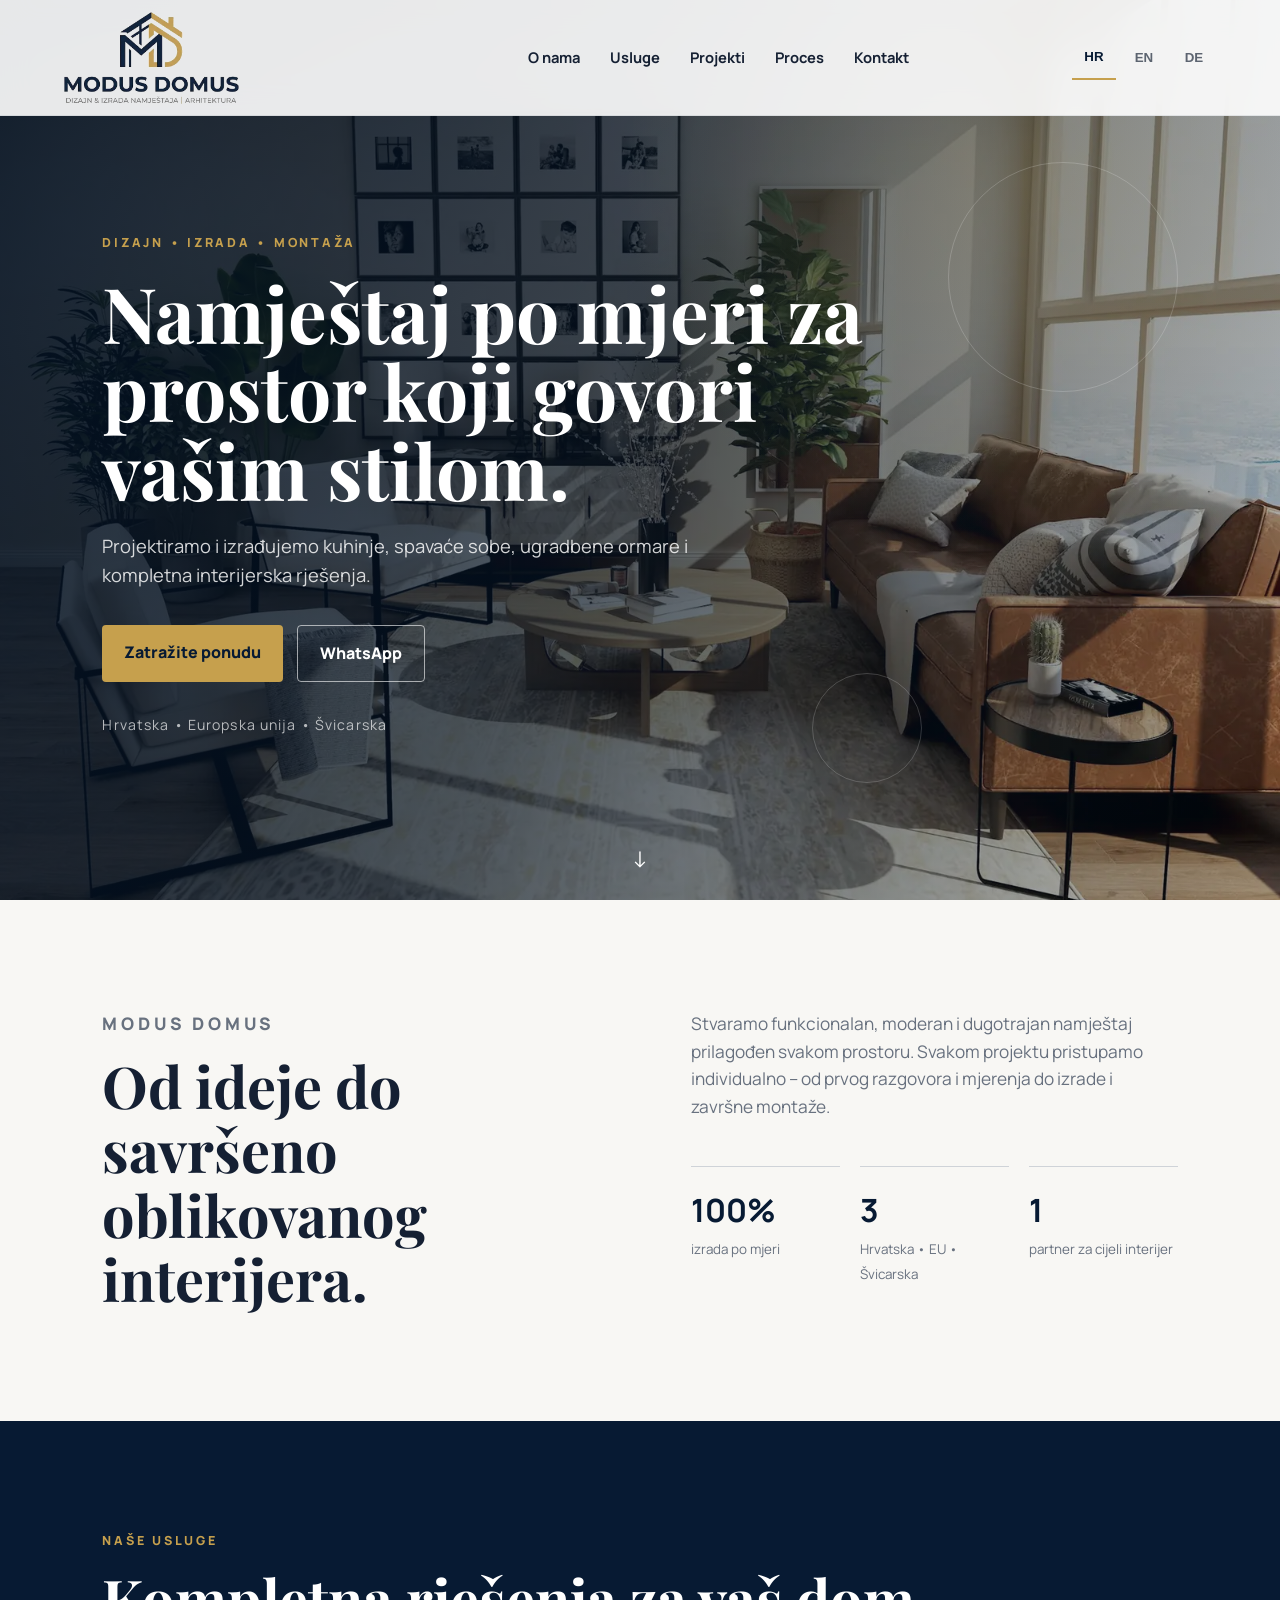
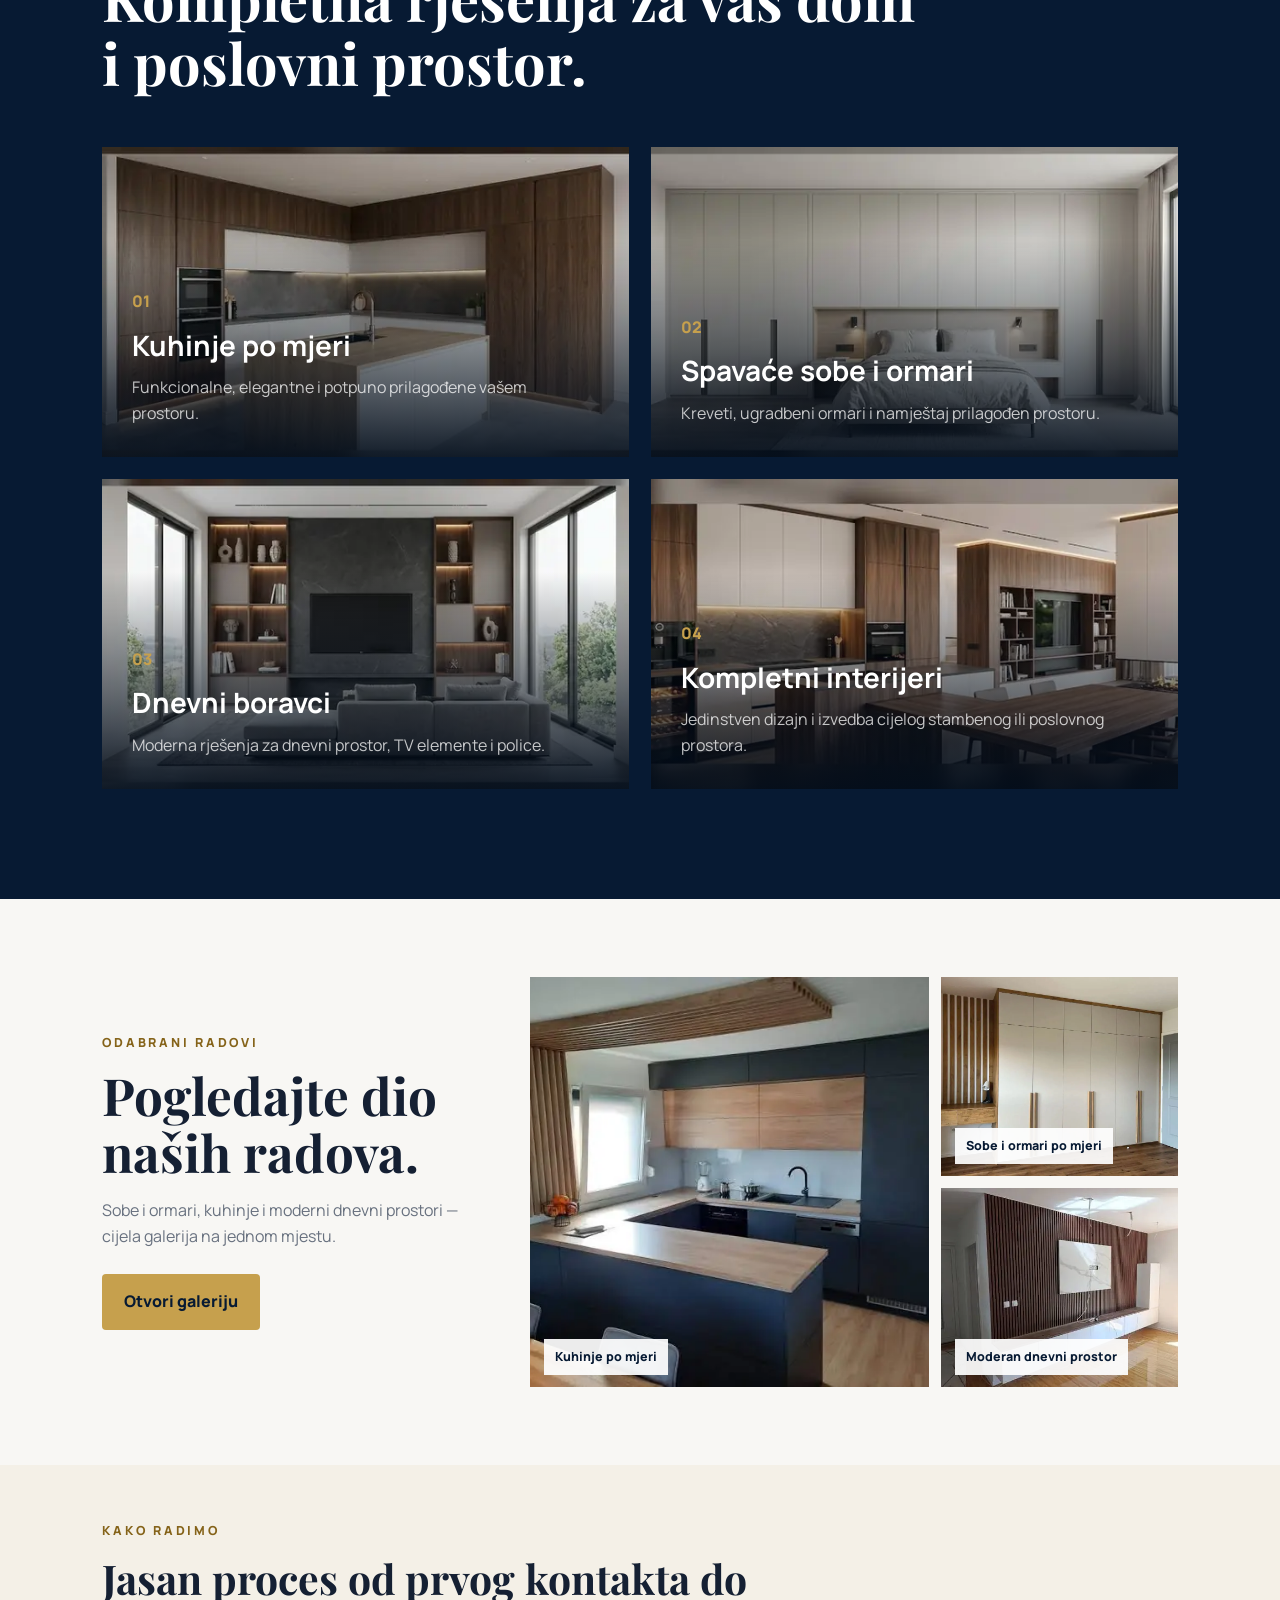
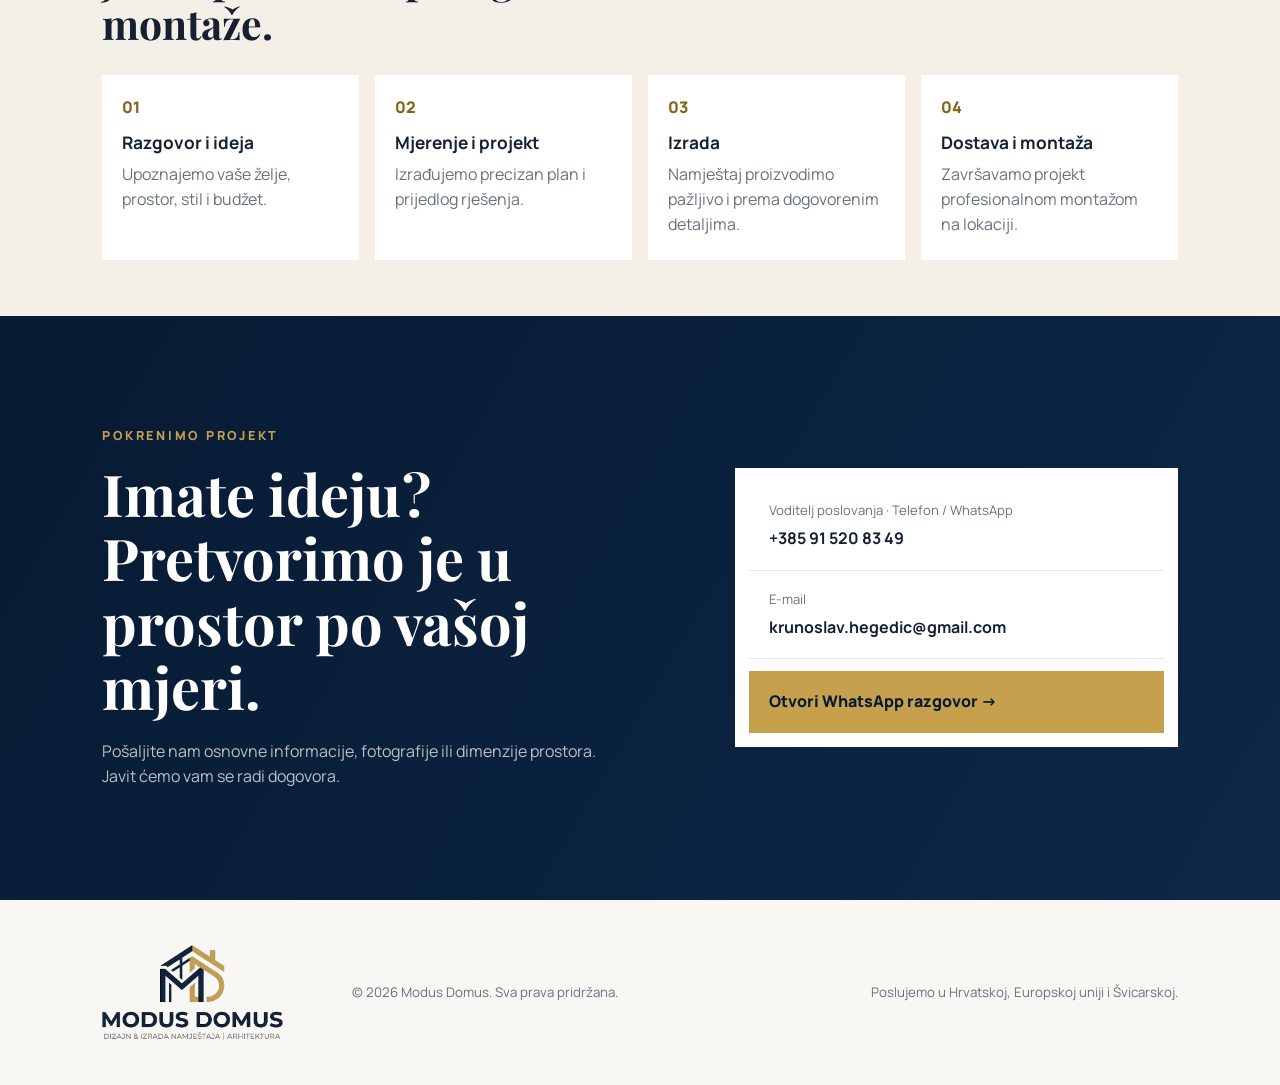
==== index.html @ c95218bc "Kroatisch als feste Standardsprache, Geräte-Optimierung, Performance - https://modusdomus.hr/ öffnet" ====
<!DOCTYPE html>
<html lang="hr">
<head>
  <meta charset="UTF-8" />
  <meta http-equiv="Content-Security-Policy" content="default-src 'self'; script-src 'self'; style-src 'self' 'unsafe-inline'; img-src 'self' data:; font-src 'self'; connect-src 'none'; object-src 'none'; base-uri 'self'; form-action 'none'">
  <meta name="viewport" content="width=device-width, initial-scale=1.0, viewport-fit=cover" />
  <meta name="theme-color" content="#ffffff" />
  <meta name="description" content="Modus Domus – dizajn i izrada namještaja po mjeri u Hrvatskoj, Europskoj uniji i Švicarskoj." />
  <title>Modus Domus | Dizajn i izrada namještaja</title>
  <link rel="icon" type="image/png" href="/favicon.png">
  <link rel="shortcut icon" href="/favicon.ico">
  <link rel="apple-touch-icon" href="/apple-touch-icon.png">
  <link rel="preload" as="image" type="image/webp" href="assets/hero-interior-1600.webp" imagesrcset="assets/hero-interior-960.webp 960w, assets/hero-interior-1600.webp 1600w, assets/hero-interior-2000.webp 2000w" imagesizes="100vw" fetchpriority="high">
  <link rel="stylesheet" href="style.css?v=20261122" />
  <link rel="canonical" href="https://modusdomus.hr/">
  <meta name="referrer" content="strict-origin-when-cross-origin">
  <meta property="og:type" content="website">
  <meta property="og:site_name" content="Modus Domus">
  <meta property="og:title" content="Modus Domus | Dizajn i izrada namještaja">
  <meta property="og:description" content="Modus Domus – dizajn i izrada namještaja po mjeri u Hrvatskoj, Europskoj uniji i Švicarskoj.">
  <meta property="og:url" content="https://modusdomus.hr/">
  <meta property="og:locale" content="hr_HR">
  <meta property="og:image" content="https://modusdomus.hr/assets/og-modus-domus.jpg">
  <meta property="og:image:width" content="1200">
  <meta property="og:image:height" content="630">
  <meta name="twitter:card" content="summary_large_image">
  <link rel="stylesheet" href="assets/fonts/fonts.css?v=20261122">
  <script type="application/ld+json">
  {
    "@context": "https://schema.org",
    "@type": "HomeAndConstructionBusiness",
    "name": "Modus Domus",
    "description": "Dizajn i izrada namještaja po mjeri: kuhinje, spavaće sobe, ugradbeni ormari, dnevni boravci i kompletni interijeri.",
    "url": "https://modusdomus.hr/",
    "logo": "https://modusdomus.hr/assets/logo-modus-domus.png",
    "image": "https://modusdomus.hr/assets/og-modus-domus.jpg",
    "telephone": "+385915208349",
    "email": "krunoslav.hegedic@gmail.com",
    "areaServed": [{"@type": "Country", "name": "Hrvatska"}, {"@type": "Country", "name": "Švicarska"}, "Europska unija"],
    "inLanguage": ["hr", "en", "de"]
  }
  </script>
</head>
<body>
  <a class="skip-link" href="#main-content" data-ui="skip">Preskoči na sadržaj</a>
  <header class="site-header">
    <a class="brand" href="#home" aria-label="Modus Domus početna" data-ui-label="home">
      <picture><source srcset="assets/logo-modus-domus.webp" type="image/webp"><img src="assets/logo-modus-domus-transparent.png" alt="Modus Domus logo" width="616" height="324" decoding="async" fetchpriority="high"></picture>
    </a>

    <button type="button" class="menu-toggle" aria-label="Otvori izbornik" aria-expanded="false" aria-controls="main-navigation" data-ui-label="menuOpen">☰</button>

    <nav class="main-nav" id="main-navigation" aria-label="Glavna navigacija" data-ui-label="navigation">
      <a href="#about" data-i18n="navAbout">O nama</a>
      <a href="#services" data-i18n="navServices">Usluge</a>
      <a href="#projects" data-i18n="navProjects">Projekti</a>
      <a href="#process" data-i18n="navProcess">Proces</a>
      <a href="#contact" data-i18n="navContact">Kontakt</a>
    </nav>

    <div class="language-switcher" role="group" aria-label="Odabir jezika" data-ui-label="language">
      <button type="button" class="lang active" data-lang="hr" aria-label="Hrvatski" aria-pressed="true">HR</button>
      <button type="button" class="lang" data-lang="en" aria-label="English" aria-pressed="false">EN</button>
      <button type="button" class="lang" data-lang="de" aria-label="Deutsch" aria-pressed="false">DE</button>
    </div>
  </header>

  <main id="main-content" tabindex="-1">
    <section id="home" class="hero">
      <picture class="hero-media">
        <source type="image/webp" srcset="assets/hero-interior-960.webp 960w, assets/hero-interior-1600.webp 1600w, assets/hero-interior-2000.webp 2000w" sizes="100vw">
        <img src="assets/hero-interior-1600.jpg" alt="" width="1600" height="1200" fetchpriority="high" decoding="async">
      </picture>
      <div class="hero-overlay"></div>
      <div class="floating-shape shape-one"></div>
      <div class="floating-shape shape-two"></div>

      <div class="hero-content">
        <p class="eyebrow" data-i18n="heroEyebrow">DIZAJN • IZRADA • MONTAŽA</p>
        <h1 data-i18n="heroTitle">Namještaj po mjeri za prostor koji govori vašim stilom.</h1>
        <p class="hero-text" data-i18n="heroText">
          Projektiramo i izrađujemo kuhinje, spavaće sobe, ugradbene ormare i kompletna interijerska rješenja.
        </p>
        <div class="hero-actions">
          <a class="btn btn-primary" href="mailto:krunoslav.hegedic@gmail.com?subject=Upit%20za%20ponudu" data-i18n="offerButton">Zatražite ponudu</a>
          <a class="btn btn-secondary js-whatsapp-launch" href="https://wa.me/385915208349" data-i18n="whatsappButton">WhatsApp</a>
        </div>
        <div class="coverage" data-i18n="coverage">Hrvatska • Europska unija • Švicarska</div>
      </div>

      <a class="scroll-indicator" href="#about" aria-label="Pomakni se prema dolje" data-ui-label="scroll">↓</a>
    </section>

    <section id="about" class="section about">
      <div>
        <p class="section-kicker" data-i18n="aboutKicker">MODUS DOMUS</p>
        <h2 data-i18n="aboutTitle">Od ideje do savršeno oblikovanog interijera.</h2>
      </div>
      <div>
        <p data-i18n="aboutText">
          Stvaramo funkcionalan, moderan i dugotrajan namještaj prilagođen svakom prostoru. Svakom projektu pristupamo individualno – od prvog razgovora i mjerenja do izrade i završne montaže.
        </p>
        <div class="stats">
          <div><strong>100%</strong><span data-i18n="statCustom">izrada po mjeri</span></div>
          <div><strong>3</strong><span data-i18n="statMarkets">Hrvatska • EU • Švicarska</span></div>
          <div><strong>1</strong><span data-i18n="statPartner">partner za cijeli interijer</span></div>
        </div>
      </div>
    </section>

    <section id="services" class="section dark-section">
      <div class="section-heading">
        <p class="section-kicker" data-i18n="servicesKicker">NAŠE USLUGE</p>
        <h2 data-i18n="servicesTitle">Kompletna rješenja za vaš dom i poslovni prostor.</h2>
      </div>

      <div class="service-grid">
        <article class="service-card image-kitchen">
          <picture class="card-media">
            <source type="image/webp" srcset="assets/services/kuhinje-900.webp 900w, assets/services/kuhinje-1800.webp 1800w" sizes="(max-width: 700px) 100vw, 50vw">
            <img src="assets/services/kuhinje-1200.jpg" alt="" width="1200" height="450" loading="lazy" decoding="async">
          </picture>
          <div>
            <span>01</span>
            <h3 data-i18n="serviceKitchen">Kuhinje po mjeri</h3>
            <p data-i18n="serviceKitchenText">Funkcionalne, elegantne i potpuno prilagođene vašem prostoru.</p>
          </div>
        </article>

        <article class="service-card image-bedroom">
          <picture class="card-media">
            <source type="image/webp" srcset="assets/services/spavace-sobe-ormari-900.webp 900w, assets/services/spavace-sobe-ormari-1800.webp 1800w" sizes="(max-width: 700px) 100vw, 50vw">
            <img src="assets/services/spavace-sobe-ormari-1200.jpg" alt="" width="1200" height="450" loading="lazy" decoding="async">
          </picture>
          <div>
            <span>02</span>
            <h3 data-i18n="serviceBedroom">Spavaće sobe i ormari</h3>
            <p data-i18n="serviceBedroomText">Kreveti, ugradbeni ormari i namještaj prilagođen prostoru.</p>
          </div>
        </article>

        <article class="service-card image-living">
          <picture class="card-media">
            <source type="image/webp" srcset="assets/services/dnevni-boravci-900.webp 900w, assets/services/dnevni-boravci-1800.webp 1800w" sizes="(max-width: 700px) 100vw, 50vw">
            <img src="assets/services/dnevni-boravci-1200.jpg" alt="" width="1200" height="450" loading="lazy" decoding="async">
          </picture>
          <div>
            <span>03</span>
            <h3 data-i18n="serviceLiving">Dnevni boravci</h3>
            <p data-i18n="serviceLivingText">Moderna rješenja za dnevni prostor, TV elemente i police.</p>
          </div>
        </article>

        <article class="service-card image-interior">
          <picture class="card-media">
            <source type="image/webp" srcset="assets/services/kompletni-interijeri-900.webp 900w, assets/services/kompletni-interijeri-1800.webp 1800w" sizes="(max-width: 700px) 100vw, 50vw">
            <img src="assets/services/kompletni-interijeri-1200.jpg" alt="" width="1200" height="450" loading="lazy" decoding="async">
          </picture>
          <div>
            <span>04</span>
            <h3 data-i18n="serviceInterior">Kompletni interijeri</h3>
            <p data-i18n="serviceInteriorText">Jedinstven dizajn i izvedba cijelog stambenog ili poslovnog prostora.</p>
          </div>
        </article>
      </div>
    </section>

    <section id="projects" class="section gallery-teaser">
      <div class="gallery-teaser-copy">
        <p class="section-kicker" data-i18n="projectsKicker">ODABRANI RADOVI</p>
        <h2 data-i18n="projectsTitle">Pogledajte dio naših radova.</h2>
        <p data-i18n="galleryTeaserText">Sobe i ormari, kuhinje i moderni dnevni prostori — cijela galerija na jednom mjestu.</p>
        <a class="btn gallery-button" href="galerija.html" data-i18n="galleryButton">Otvori galeriju</a>
      </div>
      <div class="gallery-preview">
        <a class="preview-card preview-large" href="galerija.html#kuhinje" aria-label="Otvori galeriju kuhinja" data-ui-label="kitchens">
          <figure>
            <picture><source srcset="assets/gallery/kuhinja-3.webp" type="image/webp"><img src="assets/gallery/kuhinja-3.jpg" alt="Kuhinja po mjeri" loading="lazy" width="627" height="489" decoding="async"></picture>
            <figcaption data-i18n="galleryKitchens">Kuhinje po mjeri</figcaption>
          </figure>
        </a>
        <a class="preview-card" href="galerija.html#sobe" aria-label="Otvori galeriju soba i ormara" data-ui-label="rooms">
          <figure>
            <picture><source srcset="assets/gallery/sobe-4.webp" type="image/webp"><img src="assets/gallery/sobe-4.jpg" alt="Sobe i ormari po mjeri" loading="lazy" width="1100" height="733" decoding="async"></picture>
            <figcaption data-i18n="galleryRooms">Sobe i ormari po mjeri</figcaption>
          </figure>
        </a>
        <a class="preview-card" href="galerija.html#dnevni" aria-label="Otvori galeriju dnevnih prostora" data-ui-label="living">
          <figure>
            <picture><source srcset="assets/gallery/dnevni-1.webp" type="image/webp"><img src="assets/gallery/dnevni-1.jpg" alt="Moderan dnevni prostor" loading="lazy" width="515" height="388" decoding="async"></picture>
            <figcaption data-i18n="galleryLiving">Moderan dnevni prostor</figcaption>
          </figure>
        </a>
      </div>
    </section>

    <section id="process" class="section process">
      <div class="section-heading">
        <p class="section-kicker" data-i18n="processKicker">KAKO RADIMO</p>
        <h2 data-i18n="processTitle">Jasan proces od prvog kontakta do montaže.</h2>
      </div>
      <div class="process-grid">
        <div><span>01</span><h3 data-i18n="stepOne">Razgovor i ideja</h3><p data-i18n="stepOneText">Upoznajemo vaše želje, prostor, stil i budžet.</p></div>
        <div><span>02</span><h3 data-i18n="stepTwo">Mjerenje i projekt</h3><p data-i18n="stepTwoText">Izrađujemo precizan plan i prijedlog rješenja.</p></div>
        <div><span>03</span><h3 data-i18n="stepThree">Izrada</h3><p data-i18n="stepThreeText">Namještaj proizvodimo pažljivo i prema dogovorenim detaljima.</p></div>
        <div><span>04</span><h3 data-i18n="stepFour">Dostava i montaža</h3><p data-i18n="stepFourText">Završavamo projekt profesionalnom montažom na lokaciji.</p></div>
      </div>
    </section>

    <section id="contact" class="contact-section">
      <div class="contact-copy">
        <p class="section-kicker" data-i18n="contactKicker">POKRENIMO PROJEKT</p>
        <h2 data-i18n="contactTitle">Imate ideju? Pretvorimo je u prostor po vašoj mjeri.</h2>
        <p data-i18n="contactText">Pošaljite nam osnovne informacije, fotografije ili dimenzije prostora. Javit ćemo vam se radi dogovora.</p>
      </div>

      <div class="contact-card">
        <a class="contact-item contact-phone-row" href="tel:+385915208349">
          <span data-i18n="phoneLabel">Voditelj poslovanja · Telefon / WhatsApp</span>
          <strong>+385 91 520 83 49</strong>
        </a>

        <a class="contact-item" href="mailto:krunoslav.hegedic@gmail.com">
          <span data-i18n="emailLabel">E-mail</span>
          <strong>krunoslav.hegedic<wbr>@gmail.com</strong>
        </a>

        <a class="contact-cta js-whatsapp-launch" href="https://wa.me/385915208349" data-i18n="openWhatsapp">Otvori WhatsApp razgovor →</a>
      </div>
    </section>
  </main>

  <footer>
    <picture><source srcset="assets/logo-modus-domus.webp" type="image/webp"><img src="assets/logo-modus-domus-transparent.png" alt="Modus Domus" width="616" height="324" decoding="async" loading="lazy"></picture>
    <p>© <span id="year"></span> Modus Domus. <span data-i18n="rights">Sva prava pridržana.</span></p>
    <p data-i18n="footerCoverage">Poslujemo u Hrvatskoj, Europskoj uniji i Švicarskoj.</p>
  </footer>

  <a class="floating-whatsapp js-whatsapp-launch" data-floating-whatsapp href="https://wa.me/385915208349" aria-label="WhatsApp">
    <svg viewBox="0 0 32 32" aria-hidden="true" focusable="false">
      <path fill="currentColor" d="M19.11 17.21c-.26-.13-1.53-.75-1.77-.84-.24-.09-.41-.13-.59.13-.17.26-.67.84-.82 1.01-.15.17-.3.2-.56.07-.26-.13-1.08-.4-2.06-1.27-.76-.68-1.28-1.52-1.43-1.78-.15-.26-.02-.4.11-.53.12-.12.26-.3.39-.45.13-.15.17-.26.26-.43.09-.17.04-.32-.02-.45-.07-.13-.59-1.42-.8-1.94-.21-.51-.43-.44-.59-.45h-.5c-.17 0-.45.07-.69.32-.24.26-.91.89-.91 2.17s.93 2.52 1.06 2.69c.13.17 1.83 2.79 4.43 3.91.62.27 1.1.43 1.48.55.62.2 1.18.17 1.62.1.49-.07 1.53-.62 1.75-1.22.22-.6.22-1.11.15-1.22-.06-.11-.24-.17-.5-.3Z"/>
      <path fill="currentColor" d="M16.04 3.2A12.62 12.62 0 0 0 5.2 22.3L3.5 28.8l6.66-1.75A12.62 12.62 0 1 0 16.04 3.2Zm0 22.94c-1.99 0-3.93-.54-5.62-1.57l-.4-.24-3.95 1.04 1.05-3.85-.26-.4a10.31 10.31 0 1 1 9.18 5.02Z"/>
    </svg>
  </a>

  <script src="site-common.js?v=20261122"></script>
  <script src="script.js?v=20261122"></script>
</body>
</html>
---- style.css ----
*{box-sizing:border-box;margin:0;padding:0}
:root{
  --navy:#071a33;
  --navy-soft:#0d2847;
  --gold:#c6a04d;
  --gold-text:#856319;
  --cream:#f4f0e7;
  --white:#fff;
  --text:#152033;
  --muted:#68717f;
}
html{scroll-behavior:smooth;-webkit-text-size-adjust:100%;text-size-adjust:100%}
body{
  font-family:"Manrope",sans-serif;
  color:var(--text);
  background:#f8f7f4;
  line-height:1.6;
}
a{text-decoration:none;color:inherit}
img{display:block;max-width:100%}
.site-header{
  position:fixed;
  inset:0 0 auto 0;
  height:116px;
  padding:12px 5vw;
  display:flex;
  align-items:center;
  justify-content:space-between;
  gap:28px;
  z-index:1000;
  background:rgba(255,255,255,.9);
  backdrop-filter:blur(16px);
  border-bottom:1px solid rgba(7,26,51,.08);
}
.brand{display:flex;align-items:center;min-width:300px}
.brand img{width:300px;height:92px;object-fit:contain;object-position:left center}
.main-nav{display:flex;gap:30px;font-weight:700;font-size:.92rem}
.main-nav a{position:relative;padding:6px 0}
.main-nav a::after{content:"";position:absolute;left:0;bottom:-2px;width:0;height:2px;background:var(--gold);transition:.3s}
.main-nav a:hover::after{width:100%}
.language-switcher{display:flex;gap:6px}
.lang{border:0;background:transparent;padding:6px 7px;cursor:pointer;font-weight:800;color:#5c6470}
.lang.active{color:var(--navy);border-bottom:2px solid var(--gold)}
.menu-toggle{display:none;border:0;background:none;font-size:1.5rem}

.hero{
  min-height:100vh;
  position:relative;
  display:flex;
  align-items:center;
  padding:150px 8vw 80px;
  overflow:hidden;
  background:var(--navy);
}
.hero::before{
  content:"";position:absolute;inset:0;pointer-events:none;
  z-index:1;
  background:linear-gradient(110deg,rgba(4,18,35,.92) 0%,rgba(4,18,35,.70) 48%,rgba(4,18,35,.25) 100%);
}
.hero-media,.hero-media img{position:absolute;inset:0;width:100%;height:100%}
.hero-media img{object-fit:cover;object-position:center}
.hero-overlay{
  position:absolute;inset:0;z-index:1;
  background:radial-gradient(circle at 80% 20%,rgba(198,160,77,.20),transparent 32%);
}
.floating-shape{position:absolute;z-index:1;border:1px solid rgba(255,255,255,.18);border-radius:50%;animation:float 9s ease-in-out infinite}
.shape-one{width:230px;height:230px;right:8%;top:18%}
.shape-two{width:110px;height:110px;right:28%;bottom:13%;animation-delay:-4s}
@keyframes float{50%{transform:translateY(-22px) translateX(10px)}}
.hero-content{position:relative;z-index:2;max-width:820px;color:white}
.eyebrow,.section-kicker{letter-spacing:.22em;font-size:.78rem;font-weight:800;color:var(--gold-text)}
.hero h1{
  font-family:"Playfair Display",serif;
  font-size:clamp(3rem,6vw,6rem);
  line-height:1.02;
  margin:20px 0 24px;
  max-width:1000px;
}
.hero-text{font-size:1.15rem;max-width:670px;color:rgba(255,255,255,.82)}
.hero-actions{display:flex;gap:14px;margin-top:34px;flex-wrap:wrap}
.btn{padding:15px 22px;border-radius:4px;font-weight:800;transition:.25s}
.btn-primary{background:var(--gold);color:var(--navy)}
.btn-secondary{border:1px solid rgba(255,255,255,.6);color:white}
.btn:hover{transform:translateY(-3px)}
.coverage{margin-top:32px;font-size:.88rem;letter-spacing:.08em;color:rgba(255,255,255,.68)}
.scroll-indicator{position:absolute;z-index:2;bottom:20px;left:0;right:0;width:44px;height:44px;margin:auto;display:grid;place-items:center;color:white;font-size:1.4rem;animation:bounce 1.7s infinite}
@keyframes bounce{50%{transform:translateY(9px)}}

.section{padding:110px 8vw}
.about{display:grid;grid-template-columns:1fr 1fr;gap:8vw;align-items:start}
.about h2,.section-heading h2,.contact-copy h2{
  font-family:"Playfair Display",serif;
  font-size:clamp(2.2rem,4.5vw,4.4rem);
  line-height:1.12;
  margin-top:15px;
}
.about p{font-size:1.08rem;color:var(--muted)}
.stats{display:grid;grid-template-columns:repeat(3,1fr);gap:20px;margin-top:45px}
.stats div{border-top:1px solid #cfd3d8;padding-top:18px}
.stats strong{font-size:2rem;color:var(--navy);display:block}
.stats span{font-size:.84rem;color:var(--muted)}

.dark-section{background:var(--navy);color:white}
.section-heading{max-width:820px;margin-bottom:52px}
.dark-section .section-heading h2{color:white}
.service-grid{display:grid;grid-template-columns:repeat(2,1fr);gap:22px}
.service-card{
  min-height:310px;
  position:relative;
  overflow:hidden;
  display:flex;
  align-items:flex-end;
  padding:30px;
  background-size:cover;
  background-position:center;
}
.service-card::before{content:"";position:absolute;inset:0;z-index:1;background:linear-gradient(transparent 30%,rgba(2,13,27,.92))}
.service-card>div{position:relative;z-index:2}
.service-card span{color:var(--gold-text);font-weight:800}
.service-card h3{font-size:1.75rem;margin:8px 0}
.service-card p{color:rgba(255,255,255,.75);max-width:430px}
.card-media,.card-media img{position:absolute;inset:0;width:100%;height:100%}
.card-media img{object-fit:cover;object-position:center}

.process{background:var(--cream);padding-top:56px;padding-bottom:56px}

.contact-section{padding:110px 8vw;background:linear-gradient(120deg,var(--navy),var(--navy-soft));color:white;display:grid;grid-template-columns:1.2fr 1fr;gap:8vw;align-items:center}
.contact-copy p:not(.section-kicker){color:rgba(255,255,255,.72);margin-top:20px;max-width:600px}

footer{padding:45px 8vw;display:grid;grid-template-columns:220px 1fr auto;gap:30px;align-items:center;font-size:.83rem;color:var(--muted)}
footer img{width:260px;max-height:95px;object-fit:contain;object-position:left center}
.floating-whatsapp{
  position:fixed;right:24px;bottom:24px;z-index:999;
  width:58px;height:58px;border-radius:50%;
  display:grid;place-items:center;
  background:#25d366;color:white;font-weight:900;
  box-shadow:0 12px 30px rgba(0,0,0,.22);
}
.floating-whatsapp svg{width:31px;height:31px;display:block}

@media(max-width:1200px){
  .main-nav{display:none;position:absolute;top:116px;left:0;right:0;background:white;padding:25px 5vw;flex-direction:column}
  .main-nav.open{display:flex}
  .menu-toggle{display:block;margin-left:auto}
  .language-switcher{margin-left:8px}
  .about,.contact-section{grid-template-columns:1fr}
  
  footer{grid-template-columns:1fr}
}
@media(max-width:700px){
  .site-header{height:88px;padding:8px 20px}
  .brand{min-width:0}
  .brand img{width:210px;height:68px}
  .main-nav{top:88px}
  .hero{padding:130px 22px 70px}
  .hero h1{font-size:2.7rem}
  .section,.contact-section{padding:75px 22px}
  .about,.service-grid,
  .stats{grid-template-columns:1fr}
  footer{padding:38px 22px}
}

.gallery-teaser{
  display:grid;
  grid-template-columns:minmax(260px,.72fr) minmax(0,1.28fr);
  gap:5vw;
  align-items:center;
  padding-top:78px;
  padding-bottom:78px;
}
.gallery-teaser-copy h2{
  font-family:"Playfair Display",serif;
  font-size:clamp(2.2rem,4vw,4rem);
  line-height:1.1;
  margin:14px 0 18px;
}
.gallery-teaser-copy>p:not(.section-kicker){color:var(--muted);max-width:520px}
.gallery-button{
  display:inline-flex;
  margin-top:25px;
  background:var(--gold);
  color:var(--navy);
}
.gallery-preview{
  display:grid;
  grid-template-columns:1.35fr .8fr;
  grid-template-rows:1fr 1fr;
  gap:12px;
  height:410px;
}
.gallery-preview .preview-card{display:block;overflow:hidden;background:#ddd}
.gallery-preview .preview-card figure{position:relative;width:100%;height:100%;overflow:hidden;background:#ddd}
.gallery-preview .preview-large{grid-row:1/3}
.gallery-preview img{width:100%;height:100%;object-fit:cover;transition:transform .45s ease}
.gallery-preview .preview-card:hover img{transform:scale(1.025)}
.gallery-preview figcaption{
  position:absolute;
  left:14px;
  bottom:12px;
  background:rgba(255,255,255,.92);
  color:var(--navy);
  padding:8px 11px;
  font-size:.78rem;
  font-weight:800;
}
.process .section-heading{margin-bottom:28px}
.process .section-heading h2{font-size:clamp(2rem,3.2vw,3.45rem)}

@media(max-width:900px){
  .gallery-teaser{grid-template-columns:1fr}
  .gallery-preview{height:360px}
}
@media(max-width:700px){
  .gallery-preview{
    grid-template-columns:1fr 1fr;
    grid-template-rows:250px 150px;
    height:auto;
  }
  .gallery-preview .preview-large{grid-column:1/3;grid-row:auto}
  
}

/* Unified interactive contact rows */
.contact-card{
  background:white;
  color:var(--text);
  padding:14px;
}
.contact-card .contact-item{
  display:block;
  padding:18px 20px;
  border-bottom:1px solid #e5e7ea;
  text-decoration:none !important;
  color:var(--text);
  transition:
    background-color .22s ease,
    color .22s ease,
    transform .22s ease,
    box-shadow .22s ease;
}
.contact-card .contact-item span{
  display:block;
  color:var(--muted);
  font-size:.82rem;
  margin-bottom:5px;
  transition:color .22s ease;
}
.contact-card .contact-item strong{
  display:block;
  font-size:1rem;
  word-break:break-word;
}
.contact-card .contact-item:hover,
.contact-card .contact-item:focus-visible{
  background:#f7f2e7;
  color:var(--navy);
  transform:translateX(4px);
  box-shadow:inset 3px 0 0 var(--gold);
  outline:none;
}
.contact-card .contact-item:hover span,
.contact-card .contact-item:focus-visible span{
  color:#536071;
}
.contact-card .contact-cta{
  display:block;
  margin-top:12px;
  padding:18px 20px;
  background:var(--gold);
  color:var(--navy);
  font-weight:800;
  text-decoration:none !important;
  border:0;
  transition:
    transform .22s ease,
    filter .22s ease,
    box-shadow .22s ease;
}
.contact-card .contact-cta:hover,
.contact-card .contact-cta:focus-visible{
  transform:translateY(-2px);
  filter:brightness(.96);
  box-shadow:0 10px 22px rgba(7,26,51,.16);
  outline:none;
}

/* Compact statistics on mobile */
@media (max-width:700px){
  .stats{
    grid-template-columns:repeat(3,1fr);
    gap:8px;
    margin-top:22px;
  }
  .stats div{
    padding-top:10px;
    text-align:center;
  }
  .stats strong{
    font-size:1.35rem;
    line-height:1.1;
  }
  .stats span{
    font-size:.68rem;
    line-height:1.25;
  }

  .process{
    padding-top:40px;
    padding-bottom:40px;
  }
  .process .section-heading{
    margin-bottom:20px;
  }
  .process .section-heading h2{
    font-size:2rem;
    line-height:1.08;
  }

}

@media (max-width:420px){
  .stats{
    grid-template-columns:repeat(2,1fr);
  }
  .stats div:last-child{
    grid-column:1/-1;
  }
}

.hero .eyebrow,.dark-section .section-kicker,.service-card span,.contact-section .section-kicker{color:var(--gold)}

/* Responsive and accessibility corrections, 2026-09-27. */
html{scroll-padding-top:calc(var(--header-height,116px) + 16px)}
body{overflow-wrap:break-word}
.site-header{-webkit-backdrop-filter:blur(16px)}
.lang,.menu-toggle{min-width:44px;min-height:44px}
.process-grid{display:grid;grid-template-columns:repeat(4,minmax(0,1fr));gap:16px}
.process-grid>div{background:white;border-bottom:3px solid transparent;min-width:0;padding:20px;transition:transform .25s ease,border-color .25s ease}
.process-grid span{font-size:1rem;font-weight:800;color:var(--gold-text)}
.process-grid h3{font-size:1.08rem;line-height:1.35;margin:10px 0 8px}
.process-grid p{font-size:1rem;line-height:1.55;color:var(--muted)}
.process-grid>div.is-tapped{transform:translateY(-6px);border-color:var(--gold)}
@media(hover:hover) and (pointer:fine){
  .process-grid>div:hover{transform:translateY(-6px);border-color:var(--gold)}
}
.skip-link{position:fixed;top:8px;left:8px;z-index:2000;padding:12px 18px;background:white;color:var(--navy);font-weight:800;transform:translateY(-200%)}
.skip-link:focus{transform:none}
:where(a,button):focus-visible{outline:3px solid var(--gold-text);outline-offset:4px}
.dark-section :where(a,button):focus-visible,.hero :where(a,button):focus-visible{outline-color:white}
.contact-card .contact-item:focus-visible,.contact-card .contact-cta:focus-visible{outline:3px solid var(--navy);outline-offset:3px}
main:focus,section:focus{outline:none}
.hero{min-height:100svh}
.floating-whatsapp{right:max(16px,env(safe-area-inset-right));bottom:max(16px,env(safe-area-inset-bottom))}
@media(max-width:1200px){
  .main-nav{max-height:calc(100vh - var(--header-height,116px));max-height:calc(100dvh - var(--header-height,116px));overflow-y:auto}
  .main-nav a{padding:8px 0}
  .process-grid{grid-template-columns:repeat(2,minmax(0,1fr))}
}
@media(max-width:700px){
  html{scroll-padding-top:calc(var(--header-height,88px) + 12px)}
  .site-header{display:grid;grid-template-columns:minmax(0,1fr) 44px auto;gap:6px;padding:8px max(12px,env(safe-area-inset-right)) 8px max(12px,env(safe-area-inset-left))}
  .brand{min-width:0}.brand img{width:100%;max-width:210px;height:68px}
  .menu-toggle{margin:0;padding:0}
  .language-switcher{margin:0;gap:0}
  .lang{padding:6px;min-width:36px;min-height:44px}
  .process-grid{gap:16px}
  .process-grid>div{padding:18px}
  .process-grid h3{font-size:1.05rem;line-height:1.35}
  .process-grid p{font-size:1rem;line-height:1.55;color:var(--muted)}
  .stats span{font-size:.85rem;line-height:1.4}
  footer{padding-bottom:100px}
}
@media(max-width:480px){.process-grid{grid-template-columns:minmax(0,1fr)}}
@media(prefers-reduced-motion:reduce){
  html{scroll-behavior:auto}
  *,*::before,*::after{animation:none!important;transition:none!important}
  .process-grid>div.is-tapped,.process-grid>div:hover{transform:none}
  .btn:hover,.gallery-preview .preview-card:hover img{transform:none}
  .contact-card .contact-item:hover,.contact-card .contact-item:focus-visible,.contact-card .contact-cta:hover,.contact-card .contact-cta:focus-visible{transform:none}
}

/* Device optimisation, 2026-11-22 */
.contact-card .contact-item strong{word-break:normal;overflow-wrap:anywhere}
.floating-whatsapp{transition:opacity .25s ease,transform .25s ease}
.floating-whatsapp.is-hidden{opacity:0;transform:translateY(12px);pointer-events:none}
@media(max-width:420px){
  .contact-card{padding:10px}
  .contact-card .contact-item,.contact-card .contact-cta{padding:16px 14px}
}
@media(max-width:380px){
  .hero h1{font-size:2.3rem}
  .section,.contact-section{padding-left:18px;padding-right:18px}
}
@media(prefers-reduced-motion:reduce){
  .floating-whatsapp.is-hidden{transform:none}
}
---- assets/fonts/fonts.css ----
/* Self-hosted fonts. See the accompanying SIL Open Font Licenses. */
@font-face {
  font-family: 'Manrope';
  font-style: normal;
  font-weight: 400;
  font-display: swap;
  src: url(manrope-400.woff) format('woff');
}
@font-face {
  font-family: 'Manrope';
  font-style: normal;
  font-weight: 500;
  font-display: swap;
  src: url(manrope-500.woff) format('woff');
}
@font-face {
  font-family: 'Manrope';
  font-style: normal;
  font-weight: 600;
  font-display: swap;
  src: url(manrope-600.woff) format('woff');
}
@font-face {
  font-family: 'Manrope';
  font-style: normal;
  font-weight: 700;
  font-display: swap;
  src: url(manrope-700.woff) format('woff');
}
@font-face {
  font-family: 'Manrope';
  font-style: normal;
  font-weight: 800;
  font-display: swap;
  src: url(manrope-800.woff) format('woff');
}
@font-face {
  font-family: 'Playfair Display';
  font-style: normal;
  font-weight: 600;
  font-display: swap;
  src: url(playfair-display-600.woff) format('woff');
}
@font-face {
  font-family: 'Playfair Display';
  font-style: normal;
  font-weight: 700;
  font-display: swap;
  src: url(playfair-display-700.woff) format('woff');
}
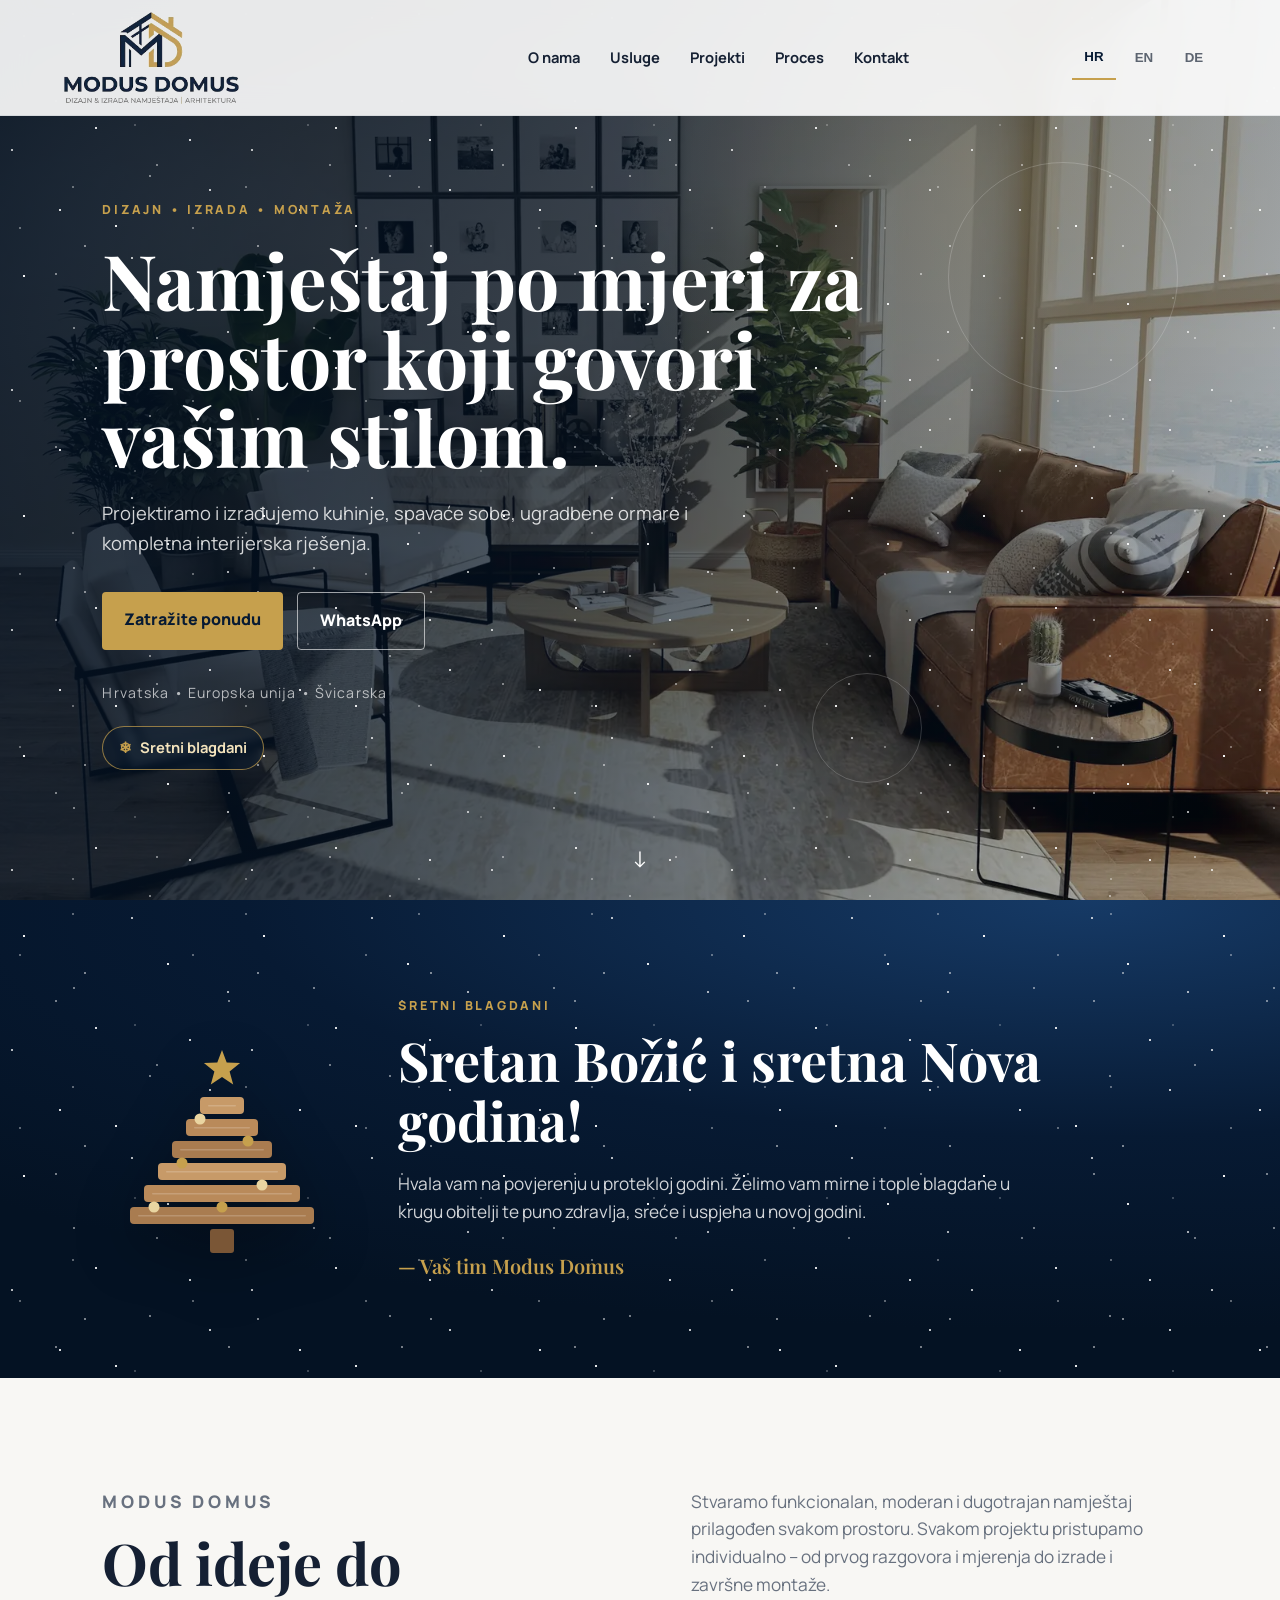
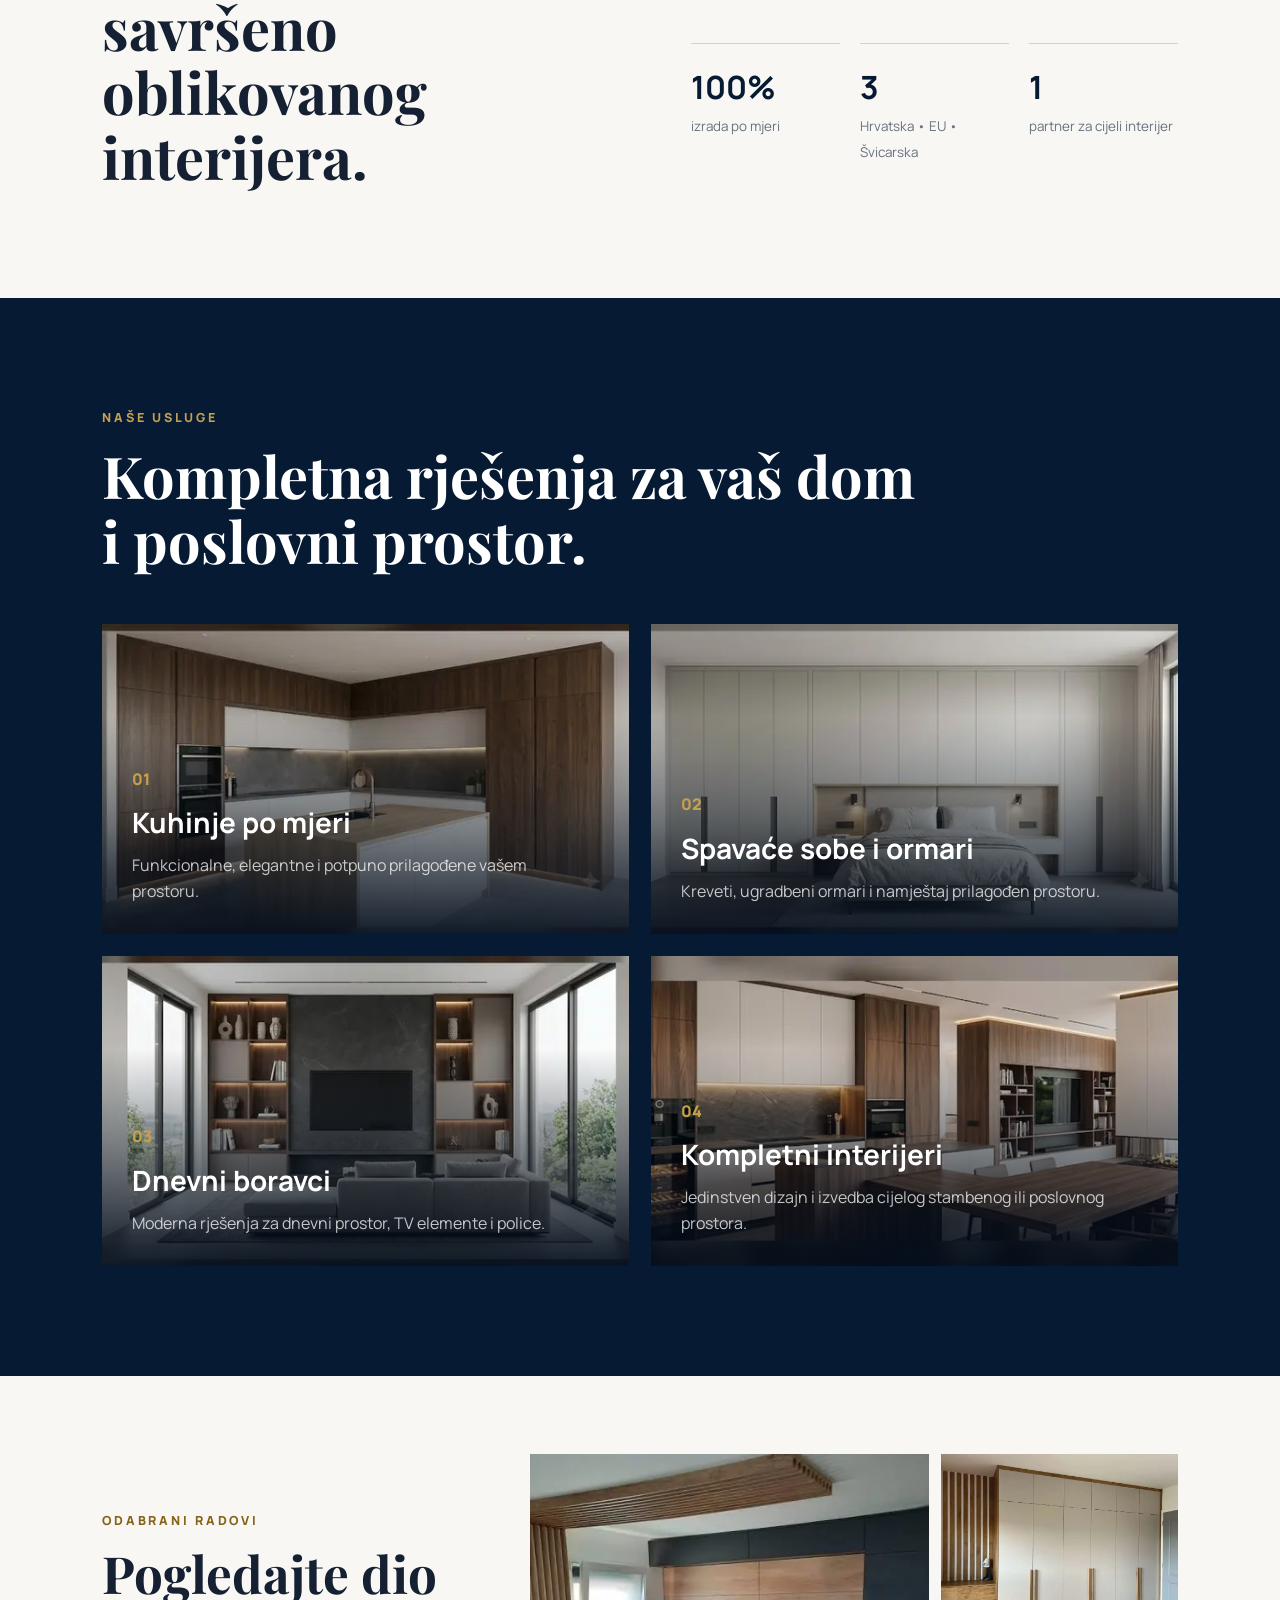
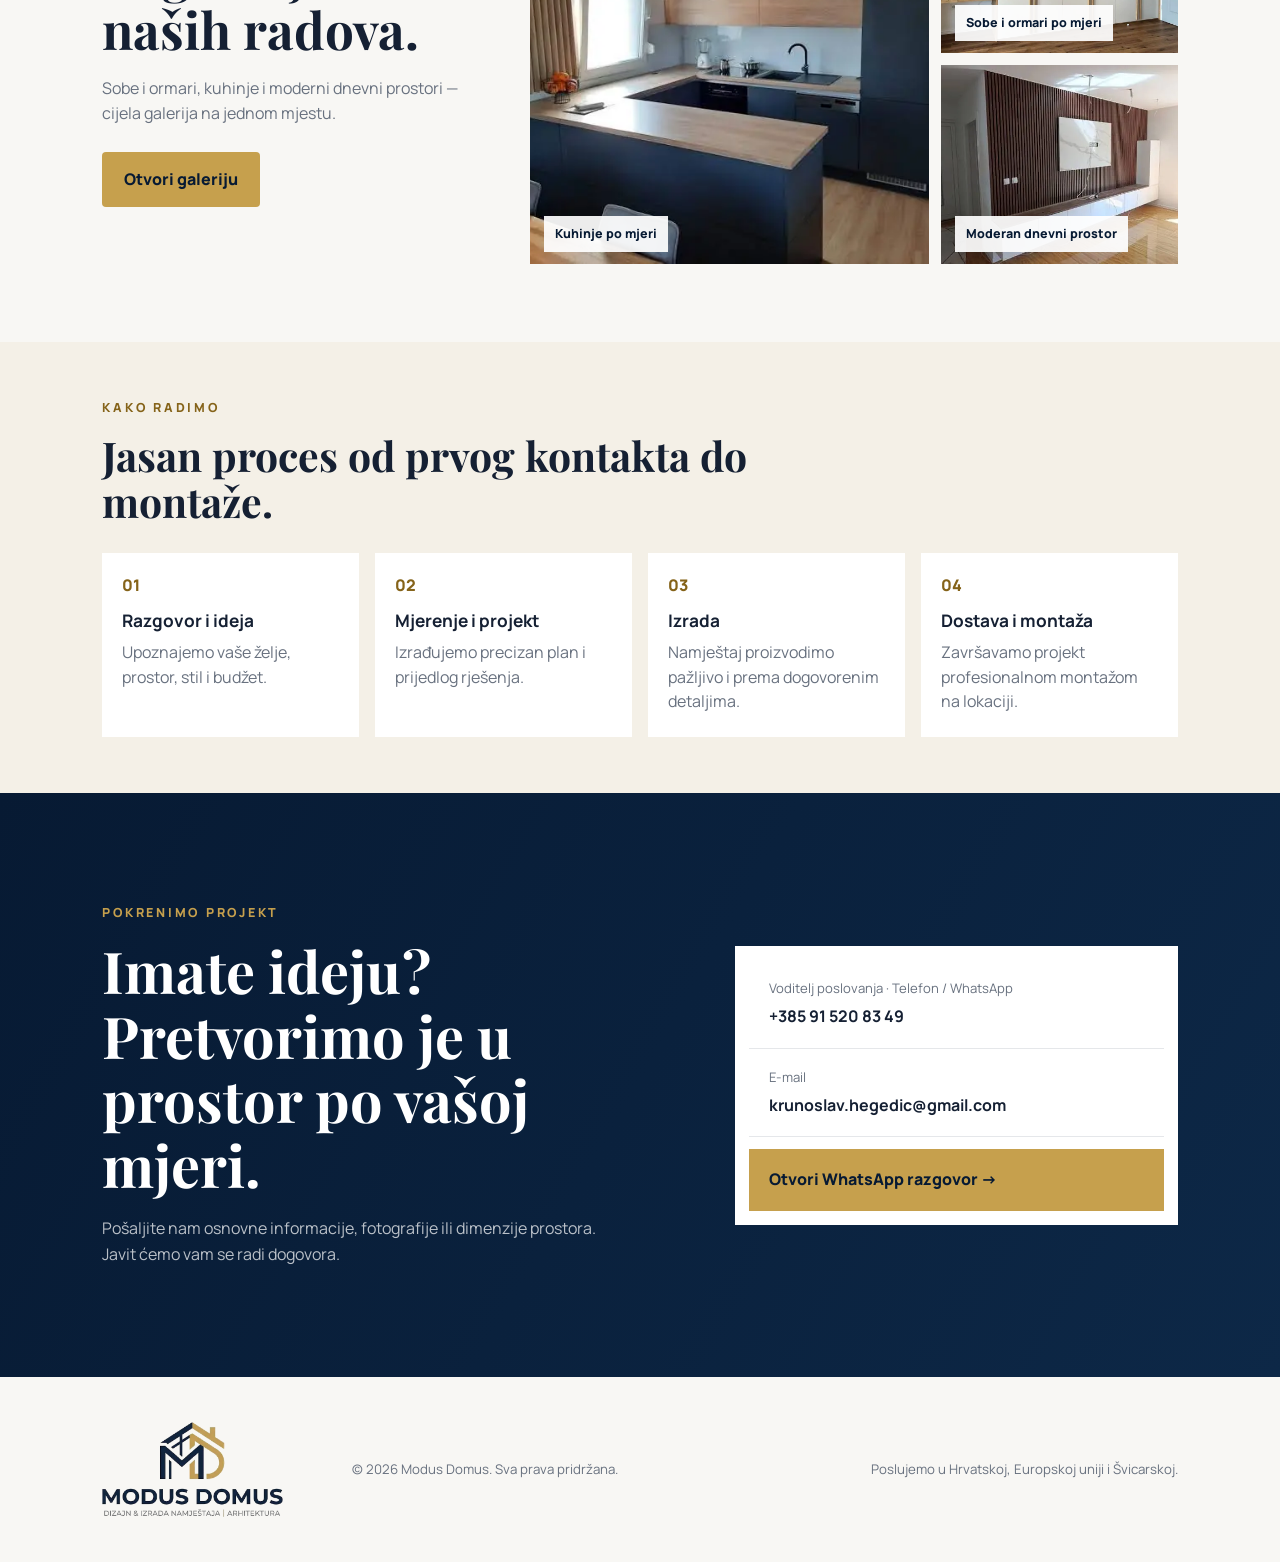
==== commit caa03b26: "Weihnachtsgruss mit Winterstimmung (Entwurf, nicht live) - Abschnitt 'Sretni blagdani' nach dem Hero" ====
--- a/index.html
+++ b/index.html
@@ -11,7 +11,7 @@
   <link rel="shortcut icon" href="/favicon.ico">
   <link rel="apple-touch-icon" href="/apple-touch-icon.png">
   <link rel="preload" as="image" type="image/webp" href="assets/hero-interior-1600.webp" imagesrcset="assets/hero-interior-960.webp 960w, assets/hero-interior-1600.webp 1600w, assets/hero-interior-2000.webp 2000w" imagesizes="100vw" fetchpriority="high">
-  <link rel="stylesheet" href="style.css?v=20261122" />
+  <link rel="stylesheet" href="style.css?v=20261201" />
   <link rel="canonical" href="https://modusdomus.hr/">
   <meta name="referrer" content="strict-origin-when-cross-origin">
   <meta property="og:type" content="website">
@@ -24,7 +24,7 @@
   <meta property="og:image:width" content="1200">
   <meta property="og:image:height" content="630">
   <meta name="twitter:card" content="summary_large_image">
-  <link rel="stylesheet" href="assets/fonts/fonts.css?v=20261122">
+  <link rel="stylesheet" href="assets/fonts/fonts.css?v=20261201">
   <script type="application/ld+json">
   {
     "@context": "https://schema.org",
@@ -74,6 +74,7 @@
       <div class="hero-overlay"></div>
       <div class="floating-shape shape-one"></div>
       <div class="floating-shape shape-two"></div>
+      <div class="snow" data-holiday aria-hidden="true" hidden></div>
 
       <div class="hero-content">
         <p class="eyebrow" data-i18n="heroEyebrow">DIZAJN • IZRADA • MONTAŽA</p>
@@ -86,9 +87,24 @@
           <a class="btn btn-secondary js-whatsapp-launch" href="https://wa.me/385915208349" data-i18n="whatsappButton">WhatsApp</a>
         </div>
         <div class="coverage" data-i18n="coverage">Hrvatska • Europska unija • Švicarska</div>
+        <a class="holiday-badge" href="#praznici" data-holiday data-i18n="holidayBadge" hidden>Sretni blagdani</a>
       </div>
 
       <a class="scroll-indicator" href="#about" aria-label="Pomakni se prema dolje" data-ui-label="scroll">↓</a>
+    </section>
+
+    <!-- Blagdanska čestitka: vidljiva samo od 1. prosinca do 6. siječnja (ili s ?praznici=1 za pregled) -->
+    <section id="praznici" class="holiday" data-holiday aria-labelledby="holiday-title" hidden>
+      <div class="snow" aria-hidden="true"></div>
+      <div class="holiday-inner">
+        <svg class="holiday-art" viewBox="0 0 240 240" width="240" height="240" aria-hidden="true" focusable="false"><rect x="98" y="78" width="44" height="17" rx="4" fill="#c79a68"/><rect x="106" y="86" width="28" height="1.4" rx=".7" fill="#fff" fill-opacity=".18"/><rect x="84" y="100" width="72" height="17" rx="4" fill="#b98a5a"/><rect x="92" y="108" width="56" height="1.4" rx=".7" fill="#fff" fill-opacity=".18"/><rect x="70" y="122" width="100" height="17" rx="4" fill="#a97c50"/><rect x="78" y="130" width="84" height="1.4" rx=".7" fill="#fff" fill-opacity=".18"/><rect x="56" y="144" width="128" height="17" rx="4" fill="#c79a68"/><rect x="64" y="152" width="112" height="1.4" rx=".7" fill="#fff" fill-opacity=".18"/><rect x="42" y="166" width="156" height="17" rx="4" fill="#b98a5a"/><rect x="50" y="174" width="140" height="1.4" rx=".7" fill="#fff" fill-opacity=".18"/><rect x="28" y="188" width="184" height="17" rx="4" fill="#a97c50"/><rect x="36" y="196" width="168" height="1.4" rx=".7" fill="#fff" fill-opacity=".18"/><rect x="108" y="210" width="24" height="24" rx="3" fill="#7a5636"/><polygon points="120.0,31.0 124.7,43.5 138.1,44.1 127.6,52.5 131.2,65.4 120.0,58.0 108.8,65.4 112.4,52.5 101.9,44.1 115.3,43.5" fill="#c6a04d"/><circle cx="98" cy="100" r="5.5" fill="#e9d5a1"/><circle cx="146" cy="122" r="5.5" fill="#c6a04d"/><circle cx="80" cy="144" r="5.5" fill="#c6a04d"/><circle cx="160" cy="166" r="5.5" fill="#e9d5a1"/><circle cx="120" cy="188" r="5.5" fill="#c6a04d"/><circle cx="52" cy="188" r="5.5" fill="#e9d5a1"/></svg>
+        <div class="holiday-copy">
+          <p class="section-kicker" data-i18n="holidayKicker">SRETNI BLAGDANI</p>
+          <h2 id="holiday-title" data-i18n="holidayTitle">Sretan Božić i sretna Nova godina!</h2>
+          <p class="holiday-text" data-i18n="holidayText">Hvala vam na povjerenju u protekloj godini. Želimo vam mirne i tople blagdane u krugu obitelji te puno zdravlja, sreće i uspjeha u novoj godini.</p>
+          <p class="holiday-sign" data-i18n="holidaySign">Vaš tim Modus Domus</p>
+        </div>
+      </div>
     </section>
 
     <section id="about" class="section about">
@@ -243,7 +259,7 @@
     </svg>
   </a>
 
-  <script src="site-common.js?v=20261122"></script>
-  <script src="script.js?v=20261122"></script>
+  <script src="site-common.js?v=20261201"></script>
+  <script src="script.js?v=20261201"></script>
 </body>
 </html>
--- a/style.css
+++ b/style.css
@@ -394,3 +394,46 @@
 @media(prefers-reduced-motion:reduce){
   .floating-whatsapp.is-hidden{transform:none}
 }
+
+/* Blagdanska čestitka / holiday greeting (shown only when html.is-holiday) */
+.snow{position:absolute;inset:0;z-index:1;overflow:hidden;pointer-events:none}
+.snow::before,.snow::after{content:"";position:absolute;left:0;right:0;top:-240px;bottom:0;
+  background-image:
+    radial-gradient(2.6px 2.6px at 24px 36px,rgba(255,255,255,0.95) 50%,transparent 52%),
+    radial-gradient(2px 2px at 96px 128px,rgba(255,255,255,0.85) 50%,transparent 52%),
+    radial-gradient(3px 3px at 168px 64px,rgba(255,255,255,0.9) 50%,transparent 52%),
+    radial-gradient(1.8px 1.8px at 210px 190px,rgba(255,255,255,0.75) 50%,transparent 52%),
+    radial-gradient(2.4px 2.4px at 60px 210px,rgba(255,255,255,0.85) 50%,transparent 52%),
+    radial-gradient(1.6px 1.6px at 132px 18px,rgba(255,255,255,0.7) 50%,transparent 52%),
+    radial-gradient(2.2px 2.2px at 190px 140px,rgba(255,255,255,0.8) 50%,transparent 52%),
+    radial-gradient(1.8px 1.8px at 12px 150px,rgba(255,255,255,0.7) 50%,transparent 52%),
+    radial-gradient(2.8px 2.8px at 116px 226px,rgba(255,255,255,0.9) 50%,transparent 52%),
+    radial-gradient(1.6px 1.6px at 228px 92px,rgba(255,255,255,0.65) 50%,transparent 52%),
+    radial-gradient(1.4px 1.4px at 74px 88px,rgba(255,255,255,0.6) 50%,transparent 52%),
+    radial-gradient(1.4px 1.4px at 150px 176px,rgba(255,255,255,0.6) 50%,transparent 52%);
+  background-size:240px 240px;animation:snowfall 16s linear infinite}
+.snow::after{opacity:.5;background-size:173px 173px;background-position:61px 37px;top:-173px;animation:snowfall-small 11s linear infinite}
+@keyframes snowfall{to{transform:translateY(240px)}}
+@keyframes snowfall-small{to{transform:translateY(173px)}}
+.holiday-badge{display:inline-flex;align-items:center;gap:8px;margin-top:22px;padding:9px 16px;border:1px solid rgba(198,160,77,.7);border-radius:999px;color:#f3e3bc;font-weight:700;font-size:.92rem;background:rgba(7,26,51,.35);backdrop-filter:blur(4px);-webkit-backdrop-filter:blur(4px)}
+.holiday-badge::before{content:"❄";color:var(--gold)}
+.holiday-badge:hover,.holiday-badge:focus-visible{background:rgba(198,160,77,.18)}
+.holiday{position:relative;overflow:hidden;color:white;padding:96px 8vw;
+  background:radial-gradient(120% 90% at 85% 0%,#163a66 0%,var(--navy) 55%,#041223 100%)}
+.holiday-inner{position:relative;z-index:2;max-width:1100px;margin:0 auto;display:grid;grid-template-columns:240px 1fr;gap:56px;align-items:center}
+.holiday-art{width:100%;height:auto;filter:drop-shadow(0 18px 30px rgba(0,0,0,.35))}
+.holiday .section-kicker{color:var(--gold)}
+.holiday h2{font-family:"Playfair Display",serif;font-size:clamp(2.1rem,4.2vw,3.8rem);line-height:1.12;margin-top:14px}
+.holiday-text{color:rgba(255,255,255,.82);font-size:1.08rem;max-width:640px;margin-top:20px}
+.holiday-sign{font-family:"Playfair Display",serif;color:var(--gold);font-size:1.25rem;margin-top:24px}
+.holiday-sign::before{content:"— "}
+@media(max-width:700px){
+  .holiday{padding:72px 22px}
+  .holiday-inner{grid-template-columns:1fr;gap:28px;text-align:center}
+  .holiday-art{width:160px;margin:0 auto}
+  .holiday-text{margin-left:auto;margin-right:auto}
+}
+@media(prefers-reduced-motion:reduce){
+  .snow::before,.snow::after{animation:none}
+}
+[data-holiday][hidden]{display:none!important}
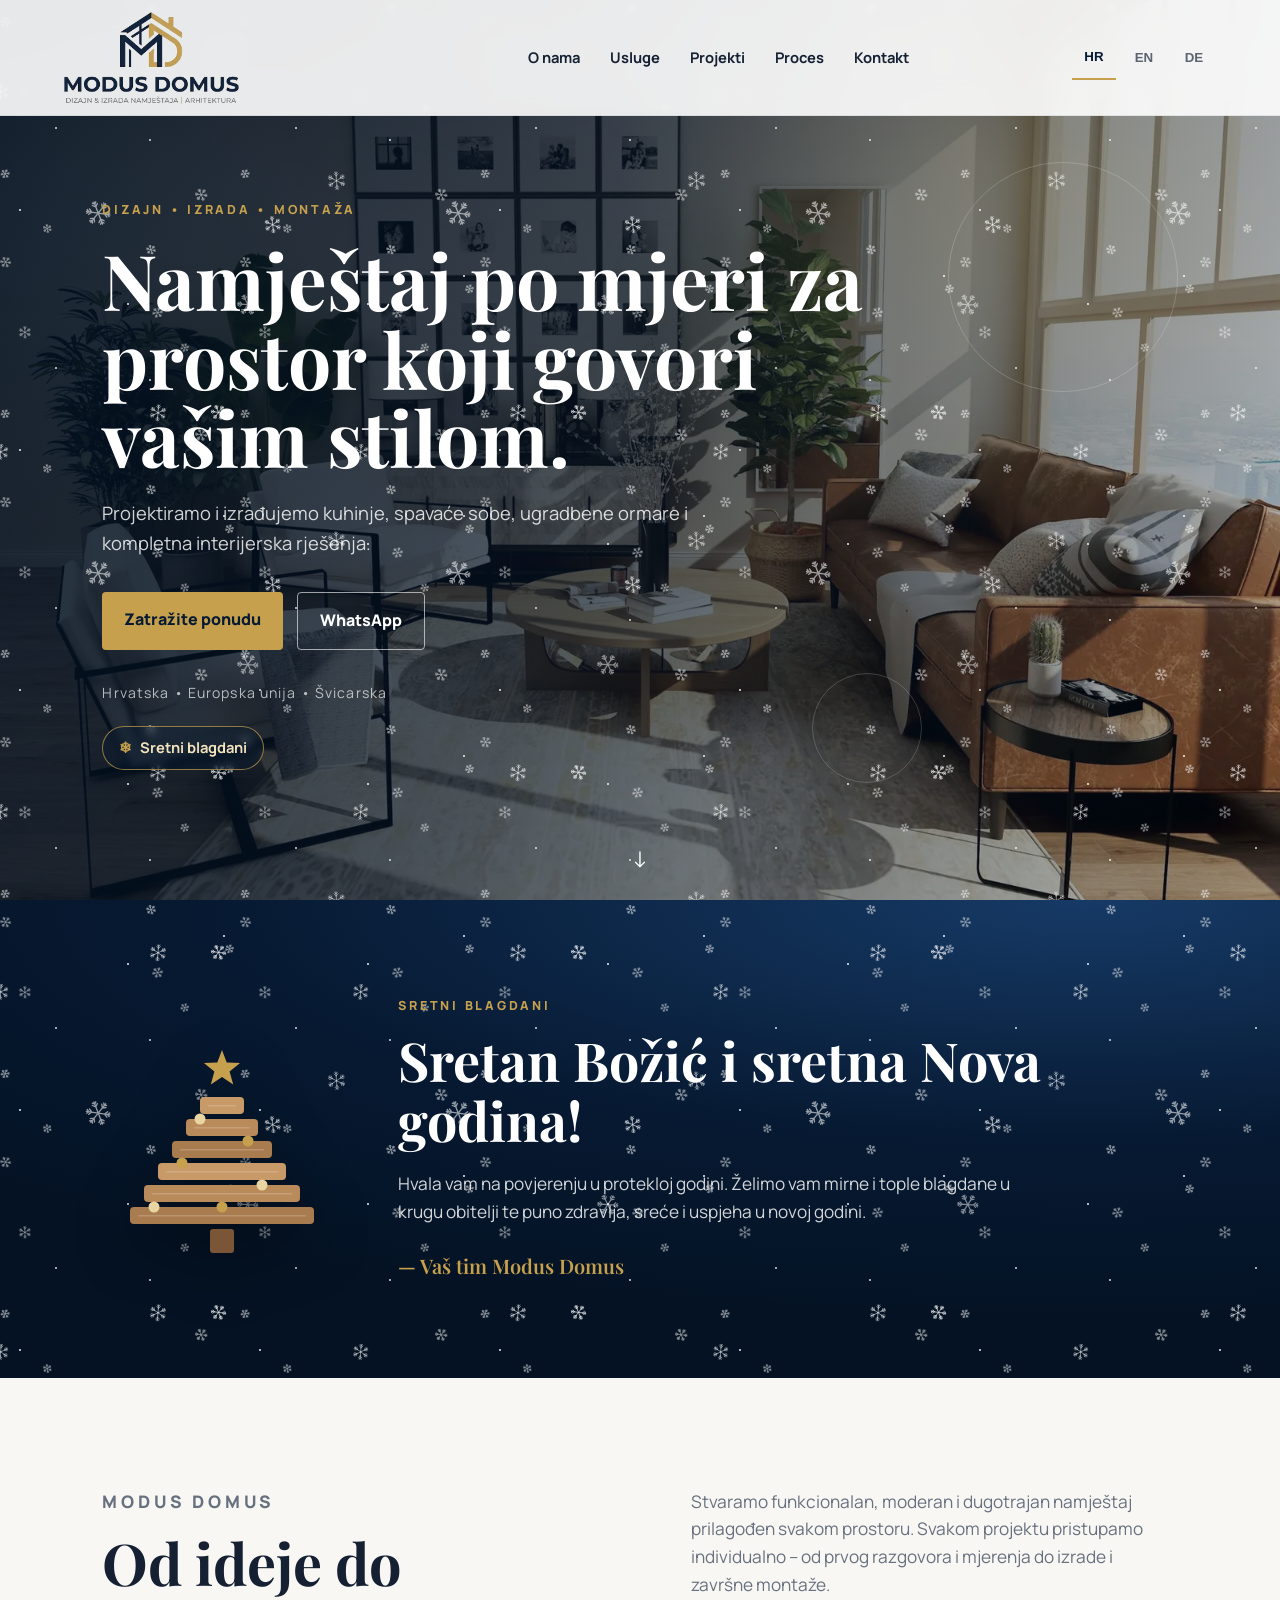
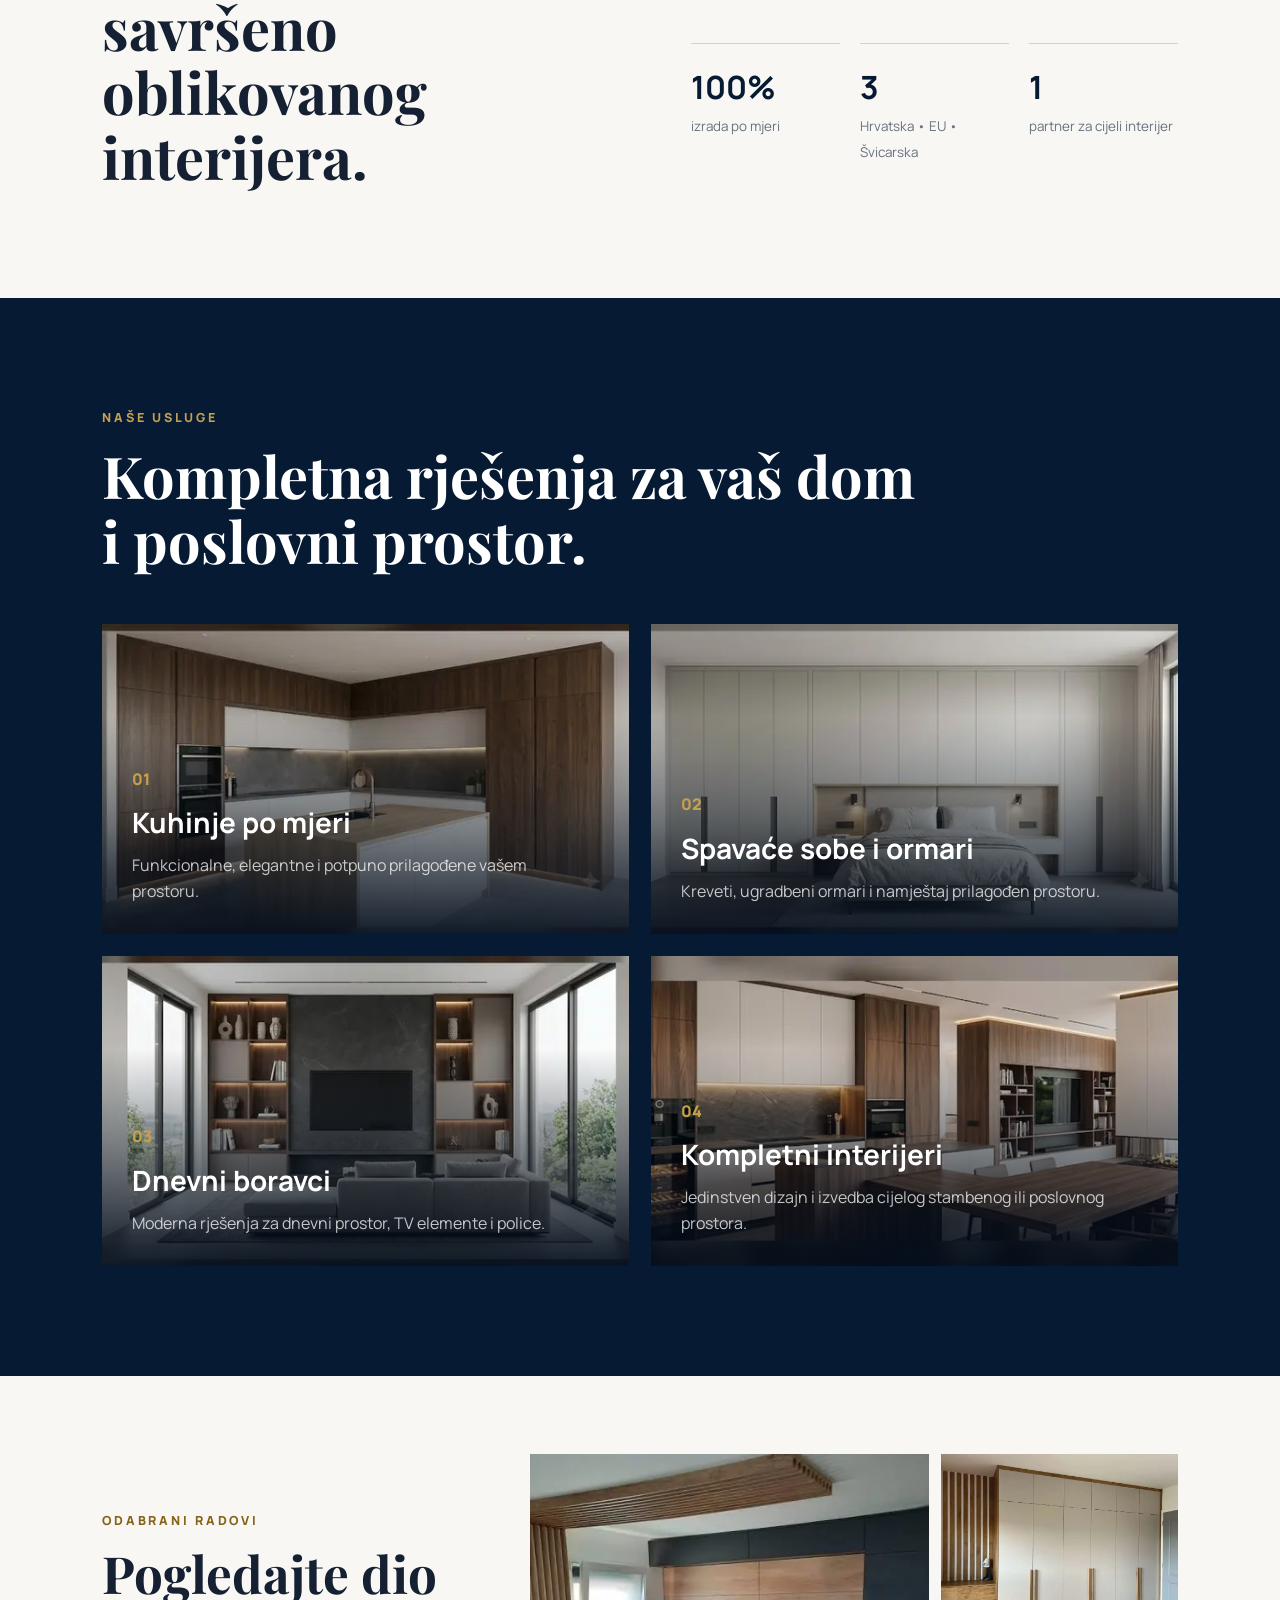
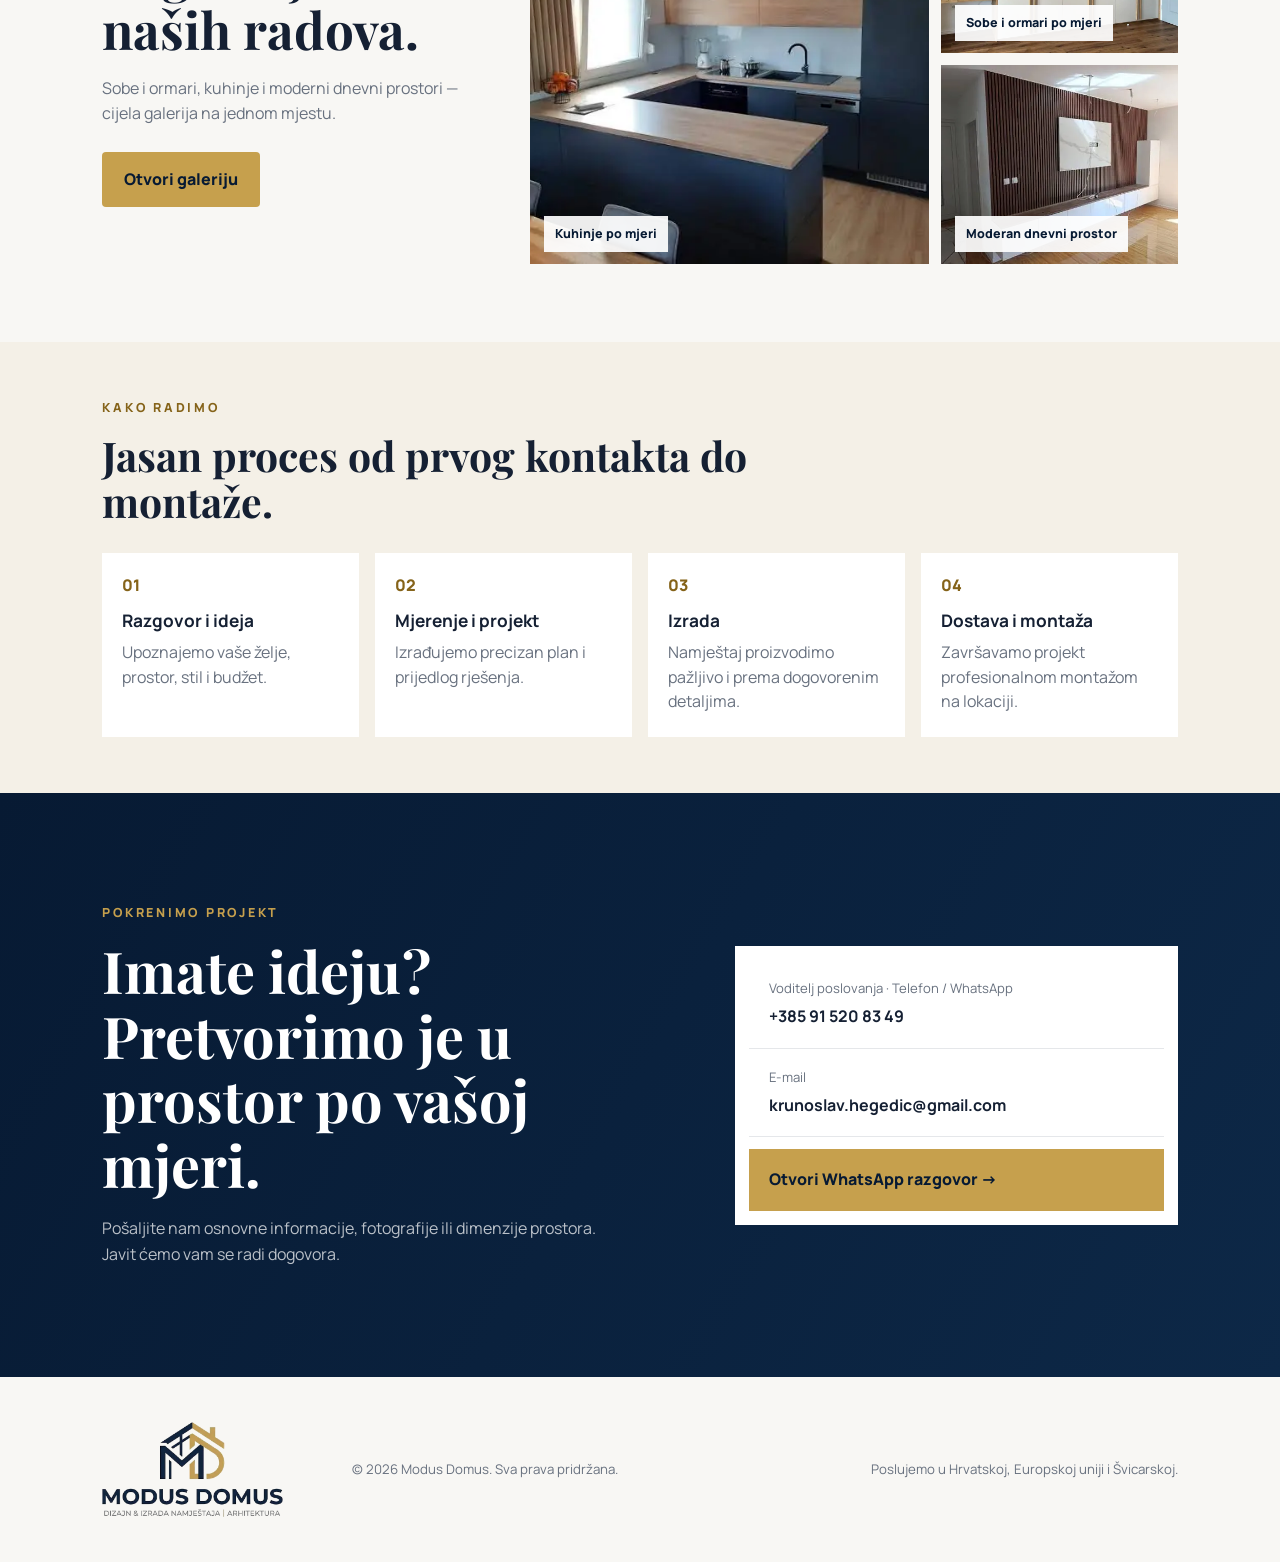
==== commit 251523c6: "Weihnachtsgruss: echte Schneeflocken in drei Ebenen statt Punkte Co-Authored-By: Claude Opus 5.5 <no" ====
--- a/index.html
+++ b/index.html
@@ -74,7 +74,7 @@
       <div class="hero-overlay"></div>
       <div class="floating-shape shape-one"></div>
       <div class="floating-shape shape-two"></div>
-      <div class="snow" data-holiday aria-hidden="true" hidden></div>
+      <div class="snow" data-holiday aria-hidden="true" hidden><span class="snow-near"></span></div>
 
       <div class="hero-content">
         <p class="eyebrow" data-i18n="heroEyebrow">DIZAJN • IZRADA • MONTAŽA</p>
@@ -95,7 +95,7 @@
 
     <!-- Blagdanska čestitka: vidljiva samo od 1. prosinca do 6. siječnja (ili s ?praznici=1 za pregled) -->
     <section id="praznici" class="holiday" data-holiday aria-labelledby="holiday-title" hidden>
-      <div class="snow" aria-hidden="true"></div>
+      <div class="snow" aria-hidden="true"><span class="snow-near"></span></div>
       <div class="holiday-inner">
         <svg class="holiday-art" viewBox="0 0 240 240" width="240" height="240" aria-hidden="true" focusable="false"><rect x="98" y="78" width="44" height="17" rx="4" fill="#c79a68"/><rect x="106" y="86" width="28" height="1.4" rx=".7" fill="#fff" fill-opacity=".18"/><rect x="84" y="100" width="72" height="17" rx="4" fill="#b98a5a"/><rect x="92" y="108" width="56" height="1.4" rx=".7" fill="#fff" fill-opacity=".18"/><rect x="70" y="122" width="100" height="17" rx="4" fill="#a97c50"/><rect x="78" y="130" width="84" height="1.4" rx=".7" fill="#fff" fill-opacity=".18"/><rect x="56" y="144" width="128" height="17" rx="4" fill="#c79a68"/><rect x="64" y="152" width="112" height="1.4" rx=".7" fill="#fff" fill-opacity=".18"/><rect x="42" y="166" width="156" height="17" rx="4" fill="#b98a5a"/><rect x="50" y="174" width="140" height="1.4" rx=".7" fill="#fff" fill-opacity=".18"/><rect x="28" y="188" width="184" height="17" rx="4" fill="#a97c50"/><rect x="36" y="196" width="168" height="1.4" rx=".7" fill="#fff" fill-opacity=".18"/><rect x="108" y="210" width="24" height="24" rx="3" fill="#7a5636"/><polygon points="120.0,31.0 124.7,43.5 138.1,44.1 127.6,52.5 131.2,65.4 120.0,58.0 108.8,65.4 112.4,52.5 101.9,44.1 115.3,43.5" fill="#c6a04d"/><circle cx="98" cy="100" r="5.5" fill="#e9d5a1"/><circle cx="146" cy="122" r="5.5" fill="#c6a04d"/><circle cx="80" cy="144" r="5.5" fill="#c6a04d"/><circle cx="160" cy="166" r="5.5" fill="#e9d5a1"/><circle cx="120" cy="188" r="5.5" fill="#c6a04d"/><circle cx="52" cy="188" r="5.5" fill="#e9d5a1"/></svg>
         <div class="holiday-copy">
--- a/style.css
+++ b/style.css
@@ -397,24 +397,15 @@
 
 /* Blagdanska čestitka / holiday greeting (shown only when html.is-holiday) */
 .snow{position:absolute;inset:0;z-index:1;overflow:hidden;pointer-events:none}
-.snow::before,.snow::after{content:"";position:absolute;left:0;right:0;top:-240px;bottom:0;
-  background-image:
-    radial-gradient(2.6px 2.6px at 24px 36px,rgba(255,255,255,0.95) 50%,transparent 52%),
-    radial-gradient(2px 2px at 96px 128px,rgba(255,255,255,0.85) 50%,transparent 52%),
-    radial-gradient(3px 3px at 168px 64px,rgba(255,255,255,0.9) 50%,transparent 52%),
-    radial-gradient(1.8px 1.8px at 210px 190px,rgba(255,255,255,0.75) 50%,transparent 52%),
-    radial-gradient(2.4px 2.4px at 60px 210px,rgba(255,255,255,0.85) 50%,transparent 52%),
-    radial-gradient(1.6px 1.6px at 132px 18px,rgba(255,255,255,0.7) 50%,transparent 52%),
-    radial-gradient(2.2px 2.2px at 190px 140px,rgba(255,255,255,0.8) 50%,transparent 52%),
-    radial-gradient(1.8px 1.8px at 12px 150px,rgba(255,255,255,0.7) 50%,transparent 52%),
-    radial-gradient(2.8px 2.8px at 116px 226px,rgba(255,255,255,0.9) 50%,transparent 52%),
-    radial-gradient(1.6px 1.6px at 228px 92px,rgba(255,255,255,0.65) 50%,transparent 52%),
-    radial-gradient(1.4px 1.4px at 74px 88px,rgba(255,255,255,0.6) 50%,transparent 52%),
-    radial-gradient(1.4px 1.4px at 150px 176px,rgba(255,255,255,0.6) 50%,transparent 52%);
-  background-size:240px 240px;animation:snowfall 16s linear infinite}
-.snow::after{opacity:.5;background-size:173px 173px;background-position:61px 37px;top:-173px;animation:snowfall-small 11s linear infinite}
-@keyframes snowfall{to{transform:translateY(240px)}}
-@keyframes snowfall-small{to{transform:translateY(173px)}}
+/* three depths of snow: tiny far dots, small flakes, large near flakes */
+.snow::before,.snow::after,.snow-near{content:"";position:absolute;left:-40px;right:-40px;bottom:0}
+.snow::before{top:-240px;background-size:240px 240px;opacity:.7;animation:snow-fall-240 18s linear infinite;
+  background-image:radial-gradient(1.6px 1.6px at 24px 36px,#fff 50%,transparent 55%),radial-gradient(1.4px 1.4px at 96px 128px,#fff 50%,transparent 55%),radial-gradient(1.8px 1.8px at 168px 64px,#fff 50%,transparent 55%),radial-gradient(1.2px 1.2px at 210px 190px,#fff 50%,transparent 55%),radial-gradient(1.5px 1.5px at 60px 210px,#fff 50%,transparent 55%),radial-gradient(1.2px 1.2px at 132px 18px,#fff 50%,transparent 55%),radial-gradient(1.4px 1.4px at 190px 140px,#fff 50%,transparent 55%)}
+.snow::after{top:-240px;background:url("assets/snijeg-mali.svg") 37px 0/240px 240px;opacity:.55;animation:snow-fall-240 13s linear infinite,snow-sway 6s ease-in-out infinite alternate}
+.snow-near{top:-360px;background:url("assets/snijeg-veliki.svg") 0 0/360px 360px;opacity:.85;animation:snow-fall-360 15s linear infinite,snow-sway 8s ease-in-out infinite alternate-reverse}
+@keyframes snow-fall-240{to{translate:0 240px}}
+@keyframes snow-fall-360{to{translate:0 360px}}
+@keyframes snow-sway{from{transform:translateX(-14px)}to{transform:translateX(14px)}}
 .holiday-badge{display:inline-flex;align-items:center;gap:8px;margin-top:22px;padding:9px 16px;border:1px solid rgba(198,160,77,.7);border-radius:999px;color:#f3e3bc;font-weight:700;font-size:.92rem;background:rgba(7,26,51,.35);backdrop-filter:blur(4px);-webkit-backdrop-filter:blur(4px)}
 .holiday-badge::before{content:"❄";color:var(--gold)}
 .holiday-badge:hover,.holiday-badge:focus-visible{background:rgba(198,160,77,.18)}
@@ -434,6 +425,6 @@
   .holiday-text{margin-left:auto;margin-right:auto}
 }
 @media(prefers-reduced-motion:reduce){
-  .snow::before,.snow::after{animation:none}
+  .snow::before,.snow::after,.snow-near{animation:none}
 }
 [data-holiday][hidden]{display:none!important}
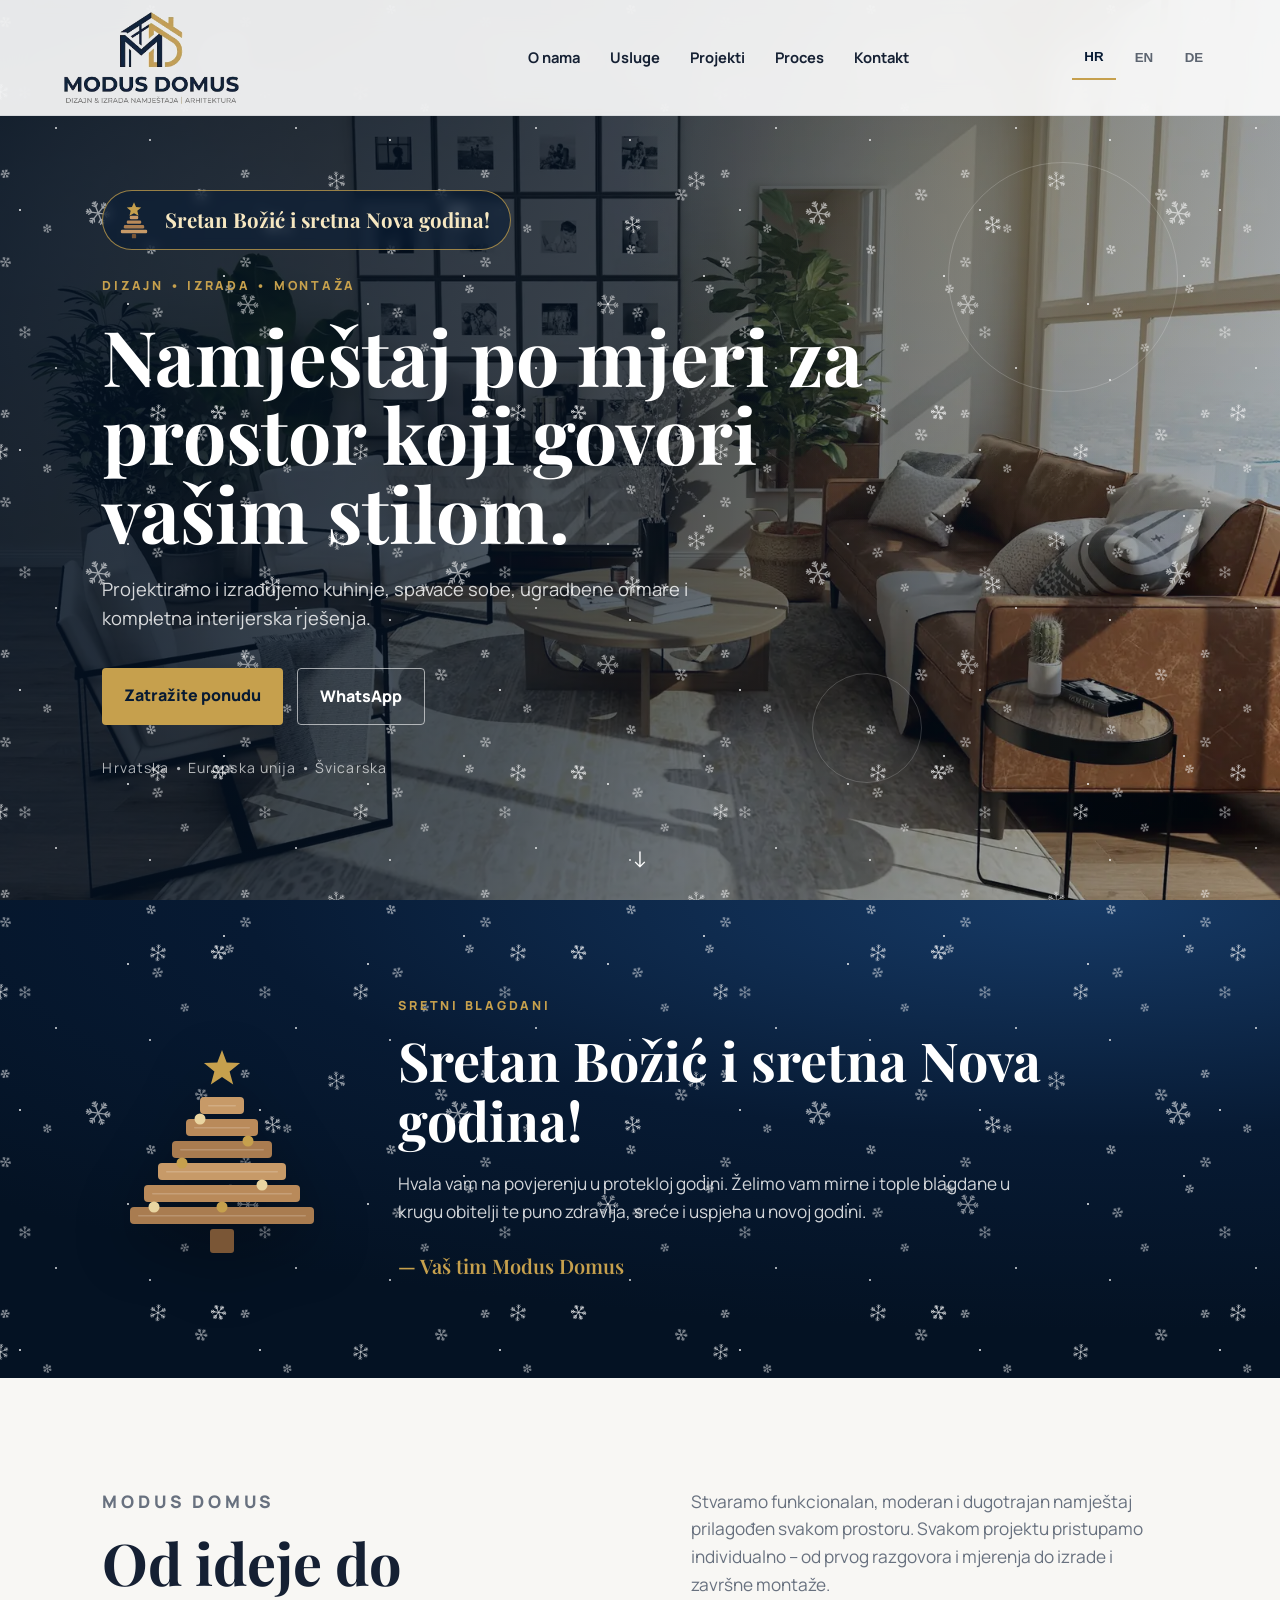
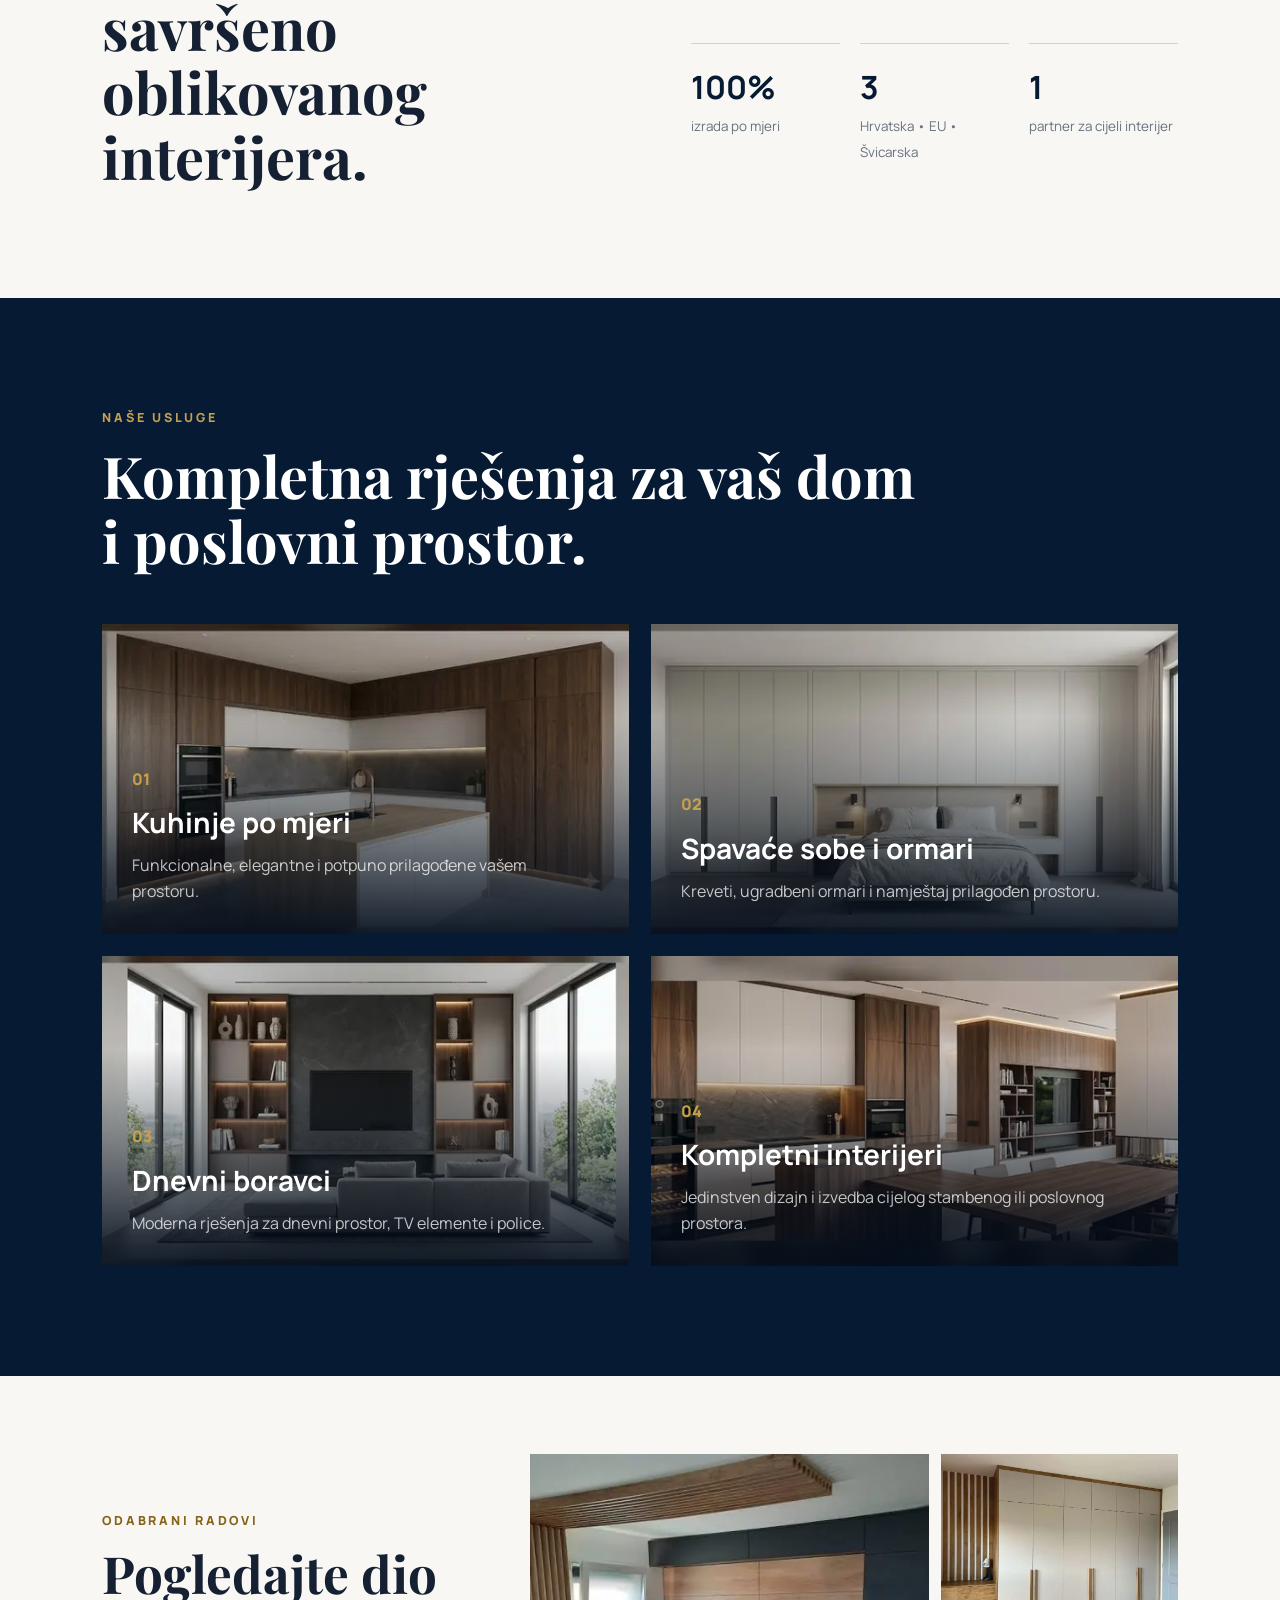
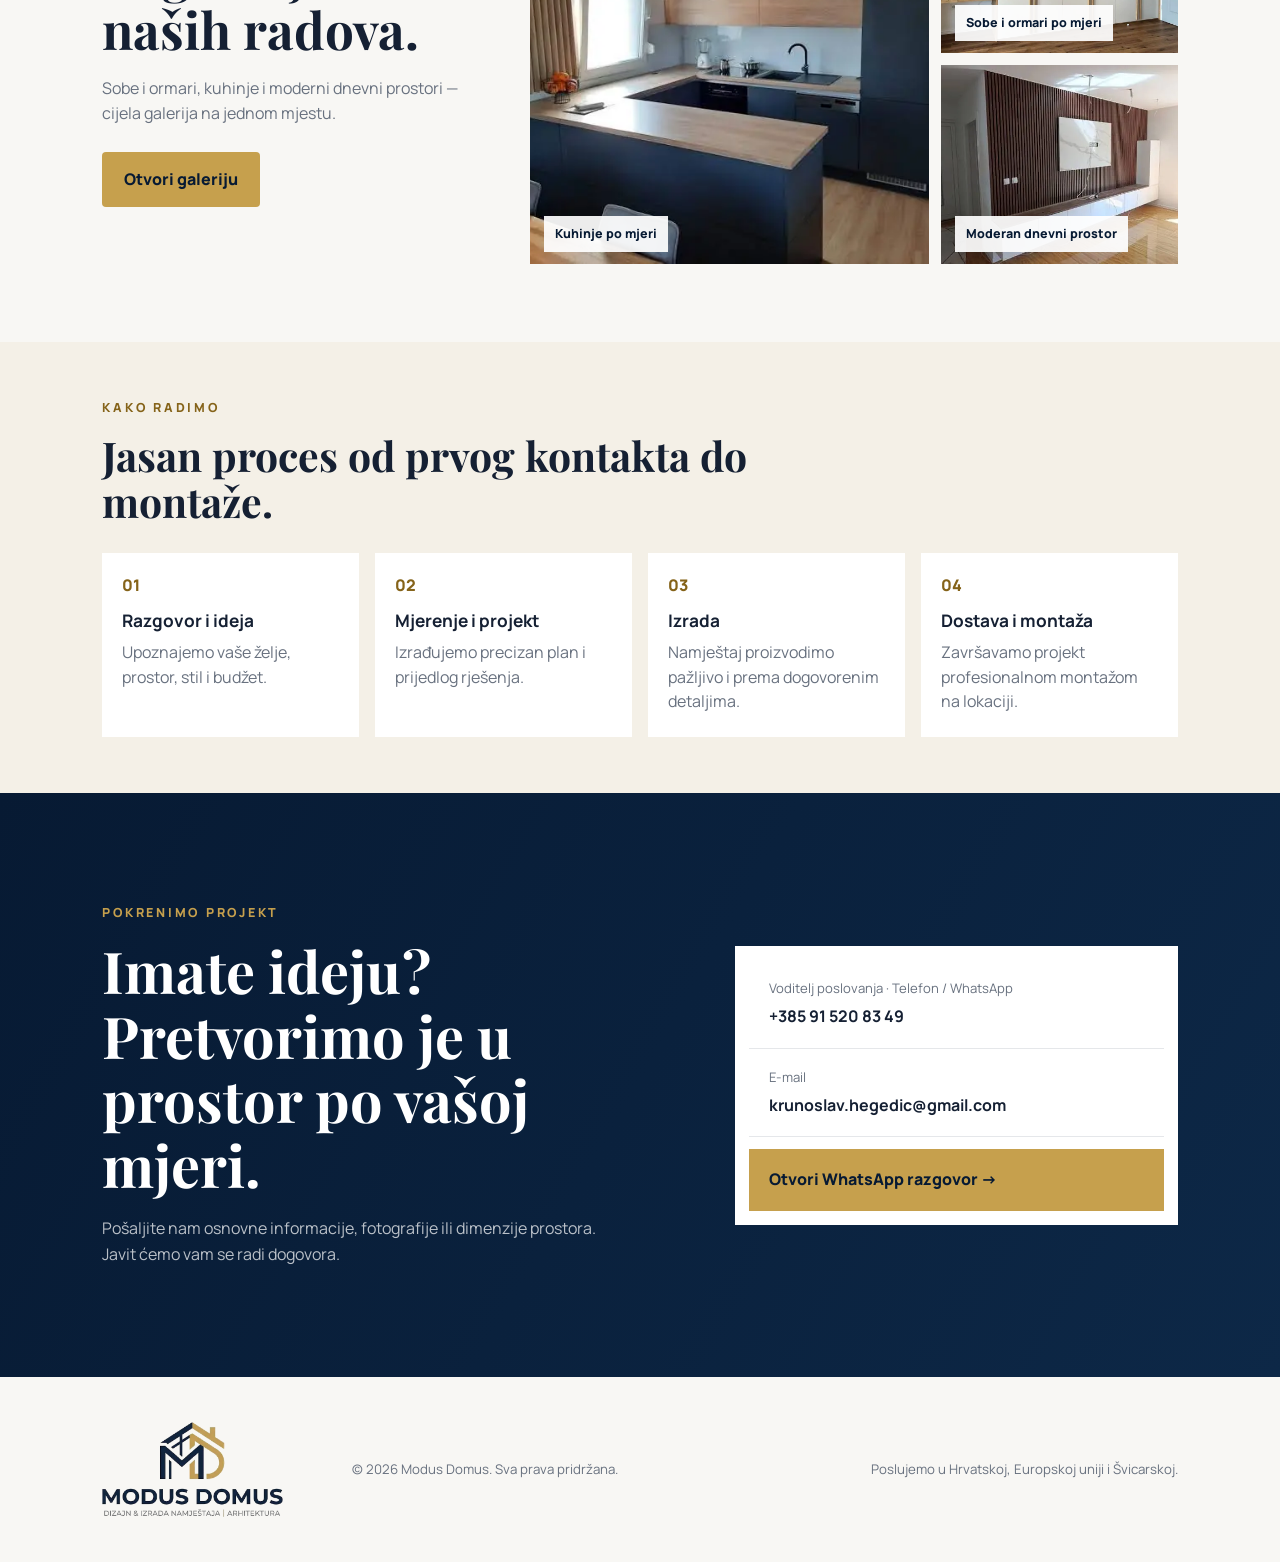
==== commit 57a3508f: "Weihnachtsgruss sofort sichtbar: Gruss oben im Hero statt Button unten Co-Authored-By: Claude Opus 5" ====
--- a/index.html
+++ b/index.html
@@ -11,7 +11,7 @@
   <link rel="shortcut icon" href="/favicon.ico">
   <link rel="apple-touch-icon" href="/apple-touch-icon.png">
   <link rel="preload" as="image" type="image/webp" href="assets/hero-interior-1600.webp" imagesrcset="assets/hero-interior-960.webp 960w, assets/hero-interior-1600.webp 1600w, assets/hero-interior-2000.webp 2000w" imagesizes="100vw" fetchpriority="high">
-  <link rel="stylesheet" href="style.css?v=20261201" />
+  <link rel="stylesheet" href="style.css?v=20261128b" />
   <link rel="canonical" href="https://modusdomus.hr/">
   <meta name="referrer" content="strict-origin-when-cross-origin">
   <meta property="og:type" content="website">
@@ -24,7 +24,7 @@
   <meta property="og:image:width" content="1200">
   <meta property="og:image:height" content="630">
   <meta name="twitter:card" content="summary_large_image">
-  <link rel="stylesheet" href="assets/fonts/fonts.css?v=20261201">
+  <link rel="stylesheet" href="assets/fonts/fonts.css?v=20261128b">
   <script type="application/ld+json">
   {
     "@context": "https://schema.org",
@@ -77,6 +77,7 @@
       <div class="snow" data-holiday aria-hidden="true" hidden><span class="snow-near"></span></div>
 
       <div class="hero-content">
+        <a class="holiday-greeting" href="#praznici" data-holiday hidden><svg class="holiday-greeting-tree" viewBox="0 0 40 44" width="34" height="38" aria-hidden="true" focusable="false"><polygon points="20,1 22.4,6.6 28.5,7.2 23.9,11.2 25.3,17.1 20,14 14.7,17.1 16.1,11.2 11.5,7.2 17.6,6.6" fill="#c6a04d"/><rect x="15" y="17" width="10" height="4" rx="1.5" fill="#c79a68"/><rect x="11.5" y="22.5" width="17" height="4" rx="1.5" fill="#b98a5a"/><rect x="8" y="28" width="24" height="4" rx="1.5" fill="#a97c50"/><rect x="4.5" y="33.5" width="31" height="4" rx="1.5" fill="#c79a68"/><rect x="17.5" y="38.5" width="5" height="5" rx="1" fill="#7a5636"/></svg><span data-i18n="holidayTitle">Sretan Božić i sretna Nova godina!</span></a>
         <p class="eyebrow" data-i18n="heroEyebrow">DIZAJN • IZRADA • MONTAŽA</p>
         <h1 data-i18n="heroTitle">Namještaj po mjeri za prostor koji govori vašim stilom.</h1>
         <p class="hero-text" data-i18n="heroText">
@@ -87,13 +88,12 @@
           <a class="btn btn-secondary js-whatsapp-launch" href="https://wa.me/385915208349" data-i18n="whatsappButton">WhatsApp</a>
         </div>
         <div class="coverage" data-i18n="coverage">Hrvatska • Europska unija • Švicarska</div>
-        <a class="holiday-badge" href="#praznici" data-holiday data-i18n="holidayBadge" hidden>Sretni blagdani</a>
       </div>
 
       <a class="scroll-indicator" href="#about" aria-label="Pomakni se prema dolje" data-ui-label="scroll">↓</a>
     </section>
 
-    <!-- Blagdanska čestitka: vidljiva samo od 1. prosinca do 6. siječnja (ili s ?praznici=1 za pregled) -->
+    <!-- Blagdanska čestitka: vidljiva samo od 28. studenoga do 6. siječnja (ili s ?praznici=1 za pregled) -->
     <section id="praznici" class="holiday" data-holiday aria-labelledby="holiday-title" hidden>
       <div class="snow" aria-hidden="true"><span class="snow-near"></span></div>
       <div class="holiday-inner">
@@ -259,7 +259,7 @@
     </svg>
   </a>
 
-  <script src="site-common.js?v=20261201"></script>
-  <script src="script.js?v=20261201"></script>
+  <script src="site-common.js?v=20261128b"></script>
+  <script src="script.js?v=20261128b"></script>
 </body>
 </html>
--- a/style.css
+++ b/style.css
@@ -428,3 +428,9 @@
   .snow::before,.snow::after,.snow-near{animation:none}
 }
 [data-holiday][hidden]{display:none!important}
+
+/* Greeting at the top of the hero: visible without scrolling */
+.holiday-greeting{display:inline-flex;align-items:center;gap:14px;margin-bottom:26px;padding:10px 20px 10px 14px;border:1px solid rgba(198,160,77,.75);border-radius:999px;background:rgba(7,26,51,.55);backdrop-filter:blur(6px);-webkit-backdrop-filter:blur(6px);color:#f6e7c1;font-family:"Playfair Display",serif;font-weight:700;font-size:clamp(1.05rem,1.6vw,1.45rem);line-height:1.25;text-decoration:none}
+.holiday-greeting:hover,.holiday-greeting:focus-visible{background:rgba(198,160,77,.22)}
+.holiday-greeting-tree{flex:0 0 auto}
+@media(max-width:420px){.holiday-greeting{gap:10px;padding:8px 14px 8px 10px;font-size:1rem}.holiday-greeting-tree{width:26px;height:30px}}
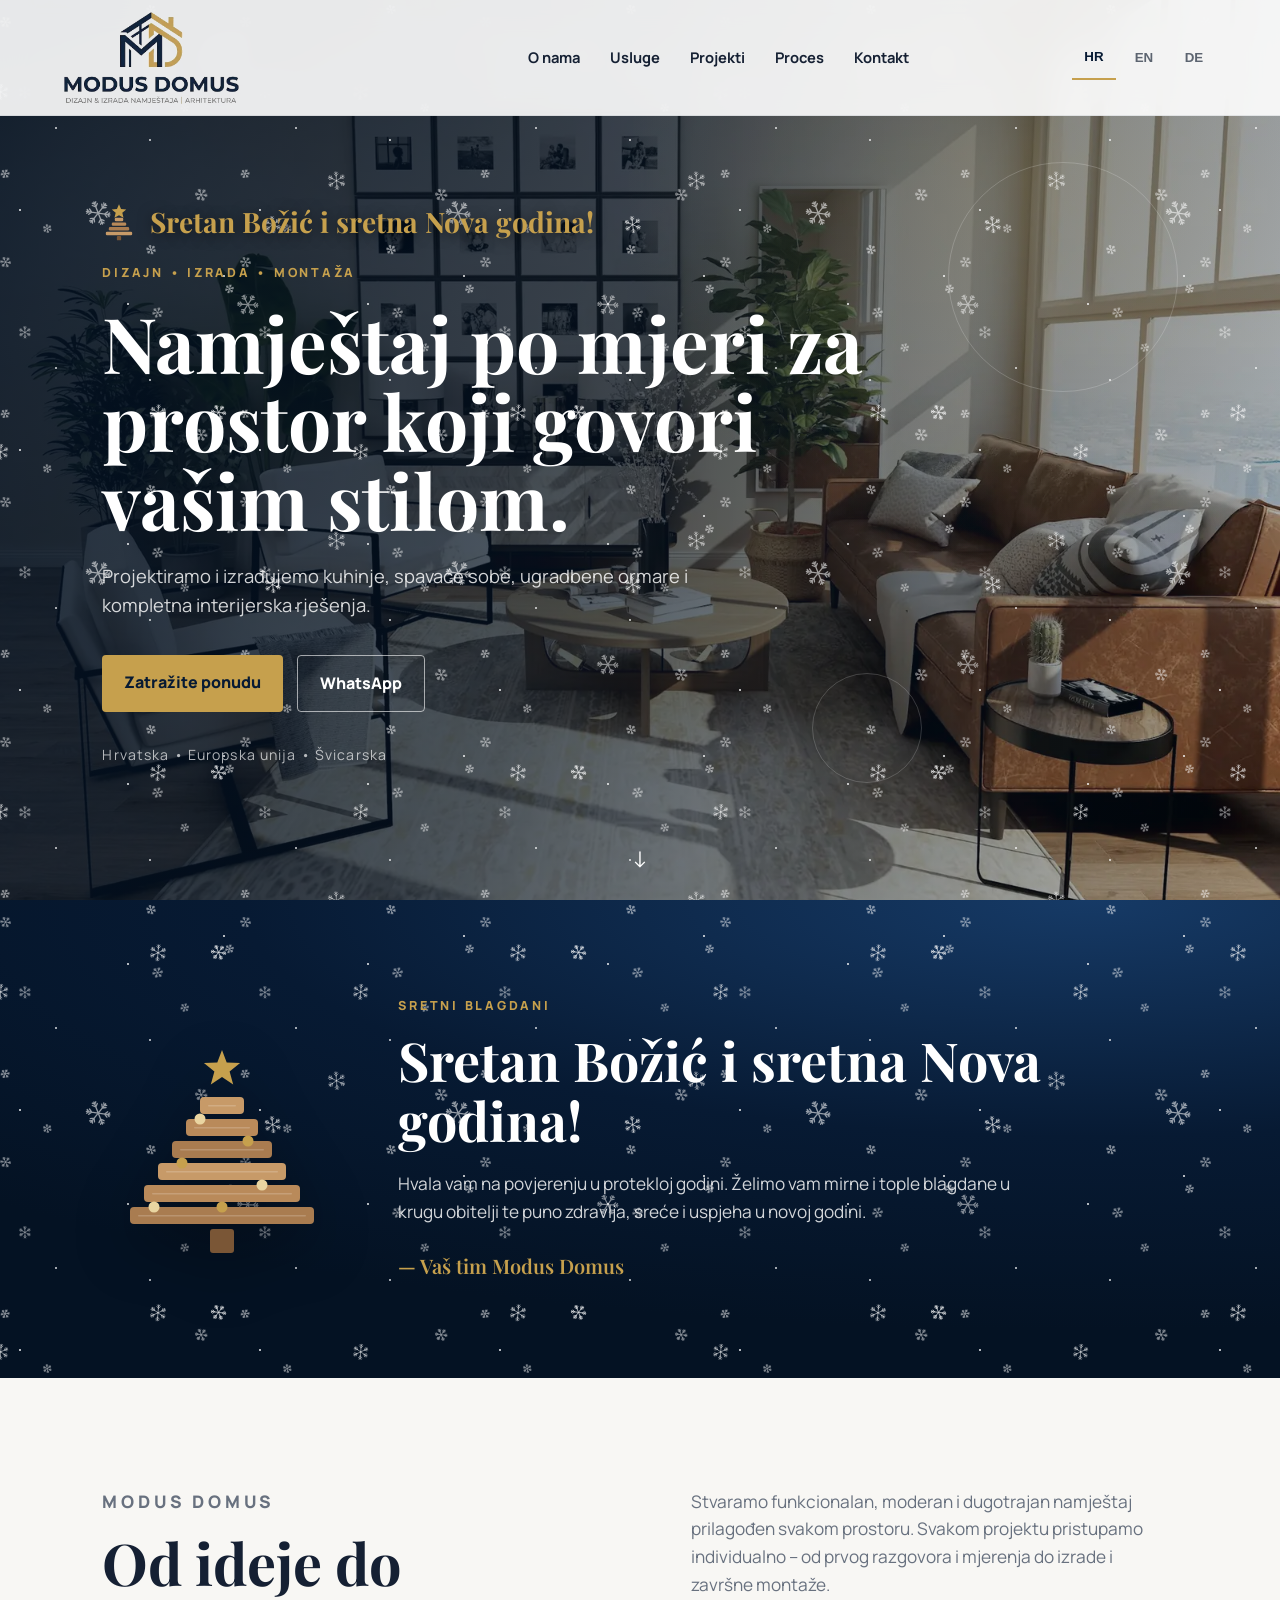
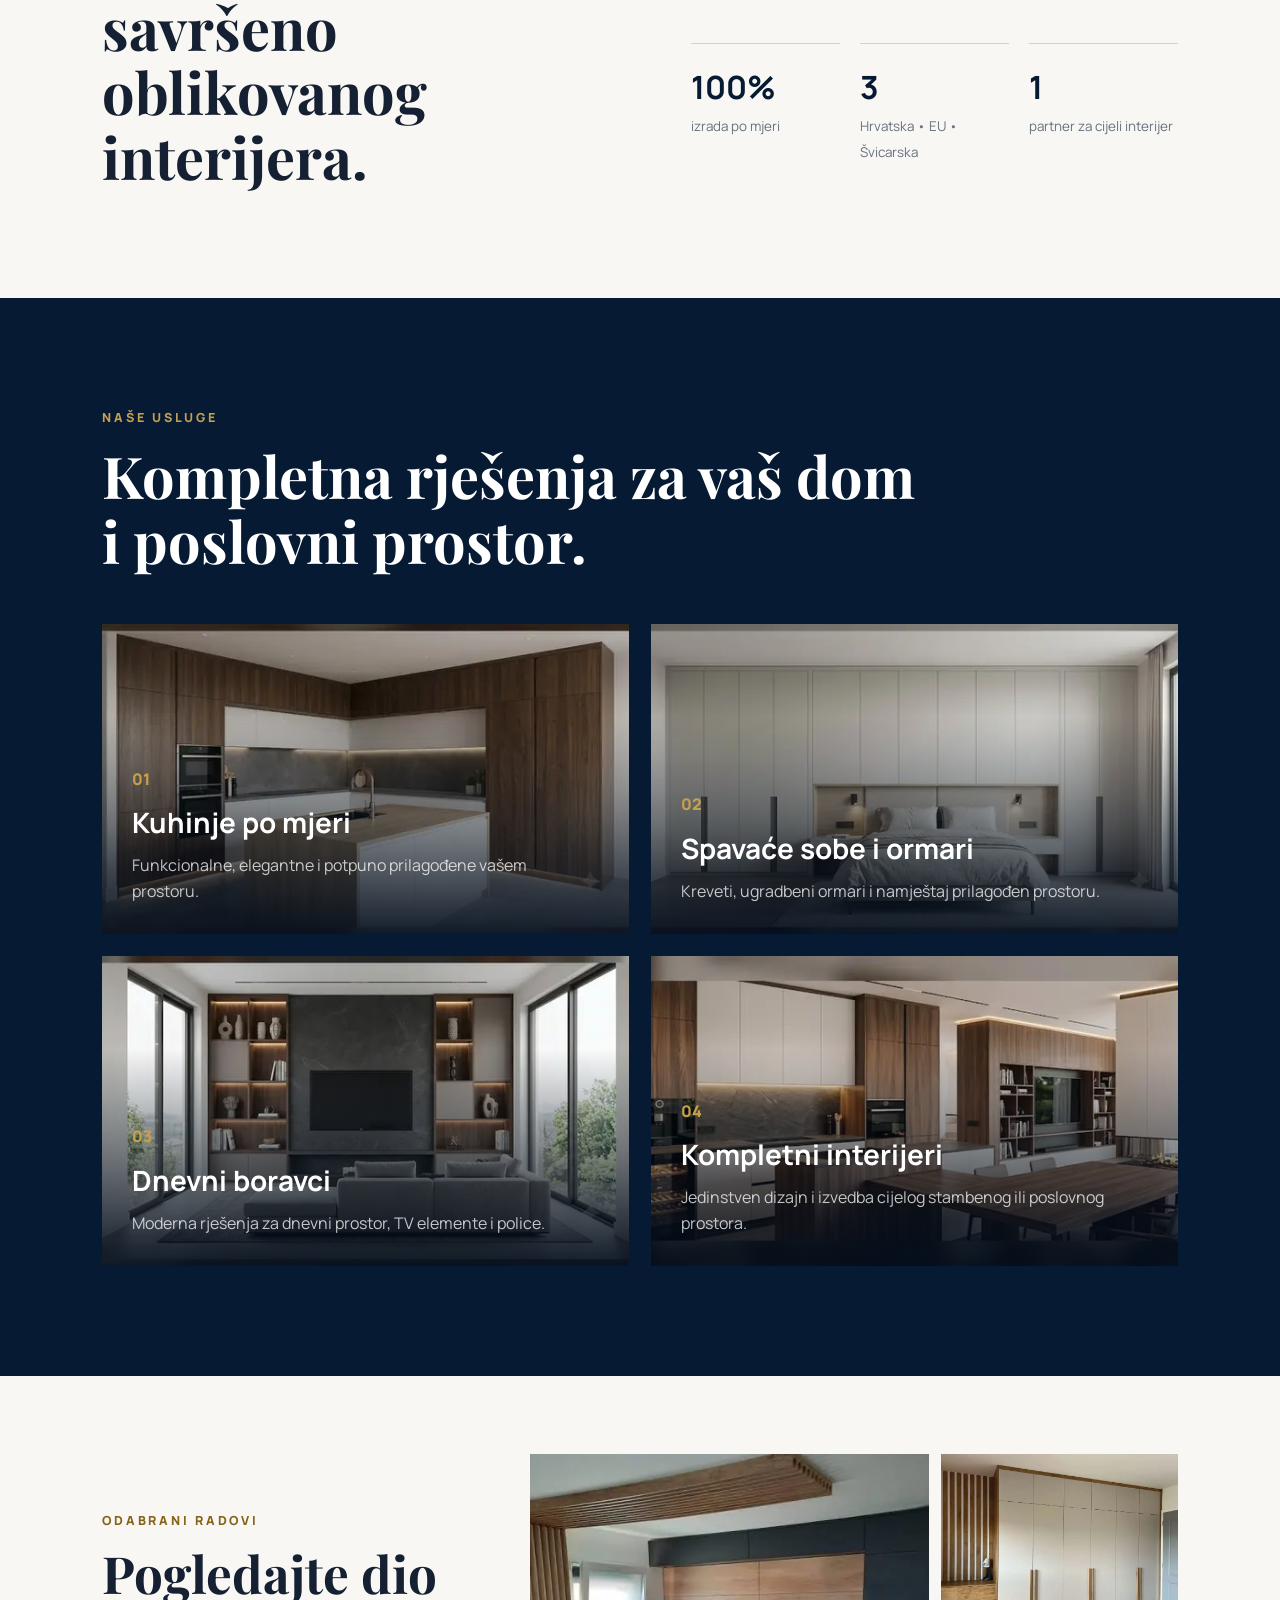
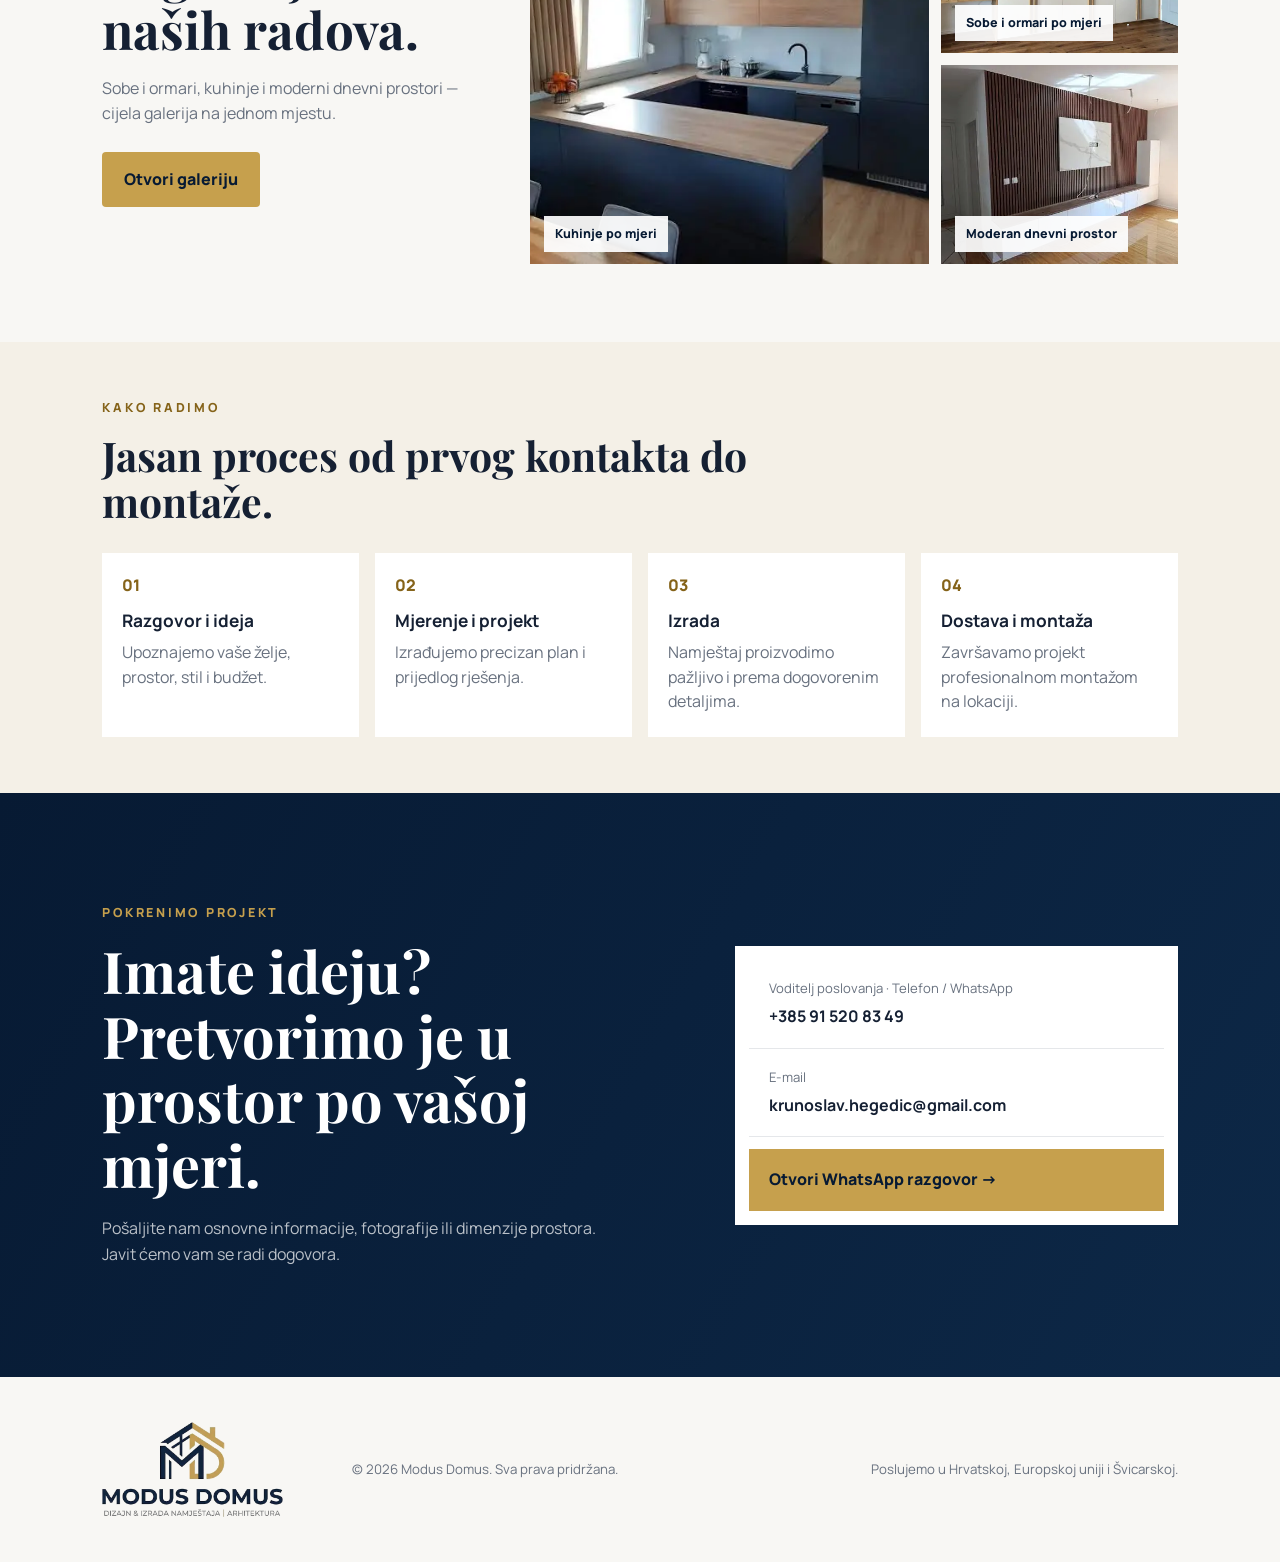
==== commit d5b5fd2a: "Weihnachtsgruss im Hero: goldener Text ohne Hintergrund Co-Authored-By: Claude Opus 5.5 <noreply@ant" ====
--- a/index.html
+++ b/index.html
@@ -11,7 +11,7 @@
   <link rel="shortcut icon" href="/favicon.ico">
   <link rel="apple-touch-icon" href="/apple-touch-icon.png">
   <link rel="preload" as="image" type="image/webp" href="assets/hero-interior-1600.webp" imagesrcset="assets/hero-interior-960.webp 960w, assets/hero-interior-1600.webp 1600w, assets/hero-interior-2000.webp 2000w" imagesizes="100vw" fetchpriority="high">
-  <link rel="stylesheet" href="style.css?v=20261128b" />
+  <link rel="stylesheet" href="style.css?v=20261128c" />
   <link rel="canonical" href="https://modusdomus.hr/">
   <meta name="referrer" content="strict-origin-when-cross-origin">
   <meta property="og:type" content="website">
@@ -24,7 +24,7 @@
   <meta property="og:image:width" content="1200">
   <meta property="og:image:height" content="630">
   <meta name="twitter:card" content="summary_large_image">
-  <link rel="stylesheet" href="assets/fonts/fonts.css?v=20261128b">
+  <link rel="stylesheet" href="assets/fonts/fonts.css?v=20261128c">
   <script type="application/ld+json">
   {
     "@context": "https://schema.org",
@@ -259,7 +259,7 @@
     </svg>
   </a>
 
-  <script src="site-common.js?v=20261128b"></script>
-  <script src="script.js?v=20261128b"></script>
+  <script src="site-common.js?v=20261128c"></script>
+  <script src="script.js?v=20261128c"></script>
 </body>
 </html>
--- a/style.css
+++ b/style.css
@@ -430,7 +430,7 @@
 [data-holiday][hidden]{display:none!important}
 
 /* Greeting at the top of the hero: visible without scrolling */
-.holiday-greeting{display:inline-flex;align-items:center;gap:14px;margin-bottom:26px;padding:10px 20px 10px 14px;border:1px solid rgba(198,160,77,.75);border-radius:999px;background:rgba(7,26,51,.55);backdrop-filter:blur(6px);-webkit-backdrop-filter:blur(6px);color:#f6e7c1;font-family:"Playfair Display",serif;font-weight:700;font-size:clamp(1.05rem,1.6vw,1.45rem);line-height:1.25;text-decoration:none}
-.holiday-greeting:hover,.holiday-greeting:focus-visible{background:rgba(198,160,77,.22)}
+.holiday-greeting{display:inline-flex;align-items:center;gap:14px;margin-bottom:22px;color:var(--gold);font-family:"Playfair Display",serif;font-weight:700;font-size:clamp(1.35rem,2.2vw,2rem);line-height:1.2;text-decoration:none;text-shadow:0 2px 14px rgba(0,0,0,.55)}
+.holiday-greeting:hover,.holiday-greeting:focus-visible{color:#d9b866}
 .holiday-greeting-tree{flex:0 0 auto}
-@media(max-width:420px){.holiday-greeting{gap:10px;padding:8px 14px 8px 10px;font-size:1rem}.holiday-greeting-tree{width:26px;height:30px}}
+@media(max-width:420px){.holiday-greeting{gap:10px;font-size:1.2rem}.holiday-greeting-tree{width:26px;height:30px}}
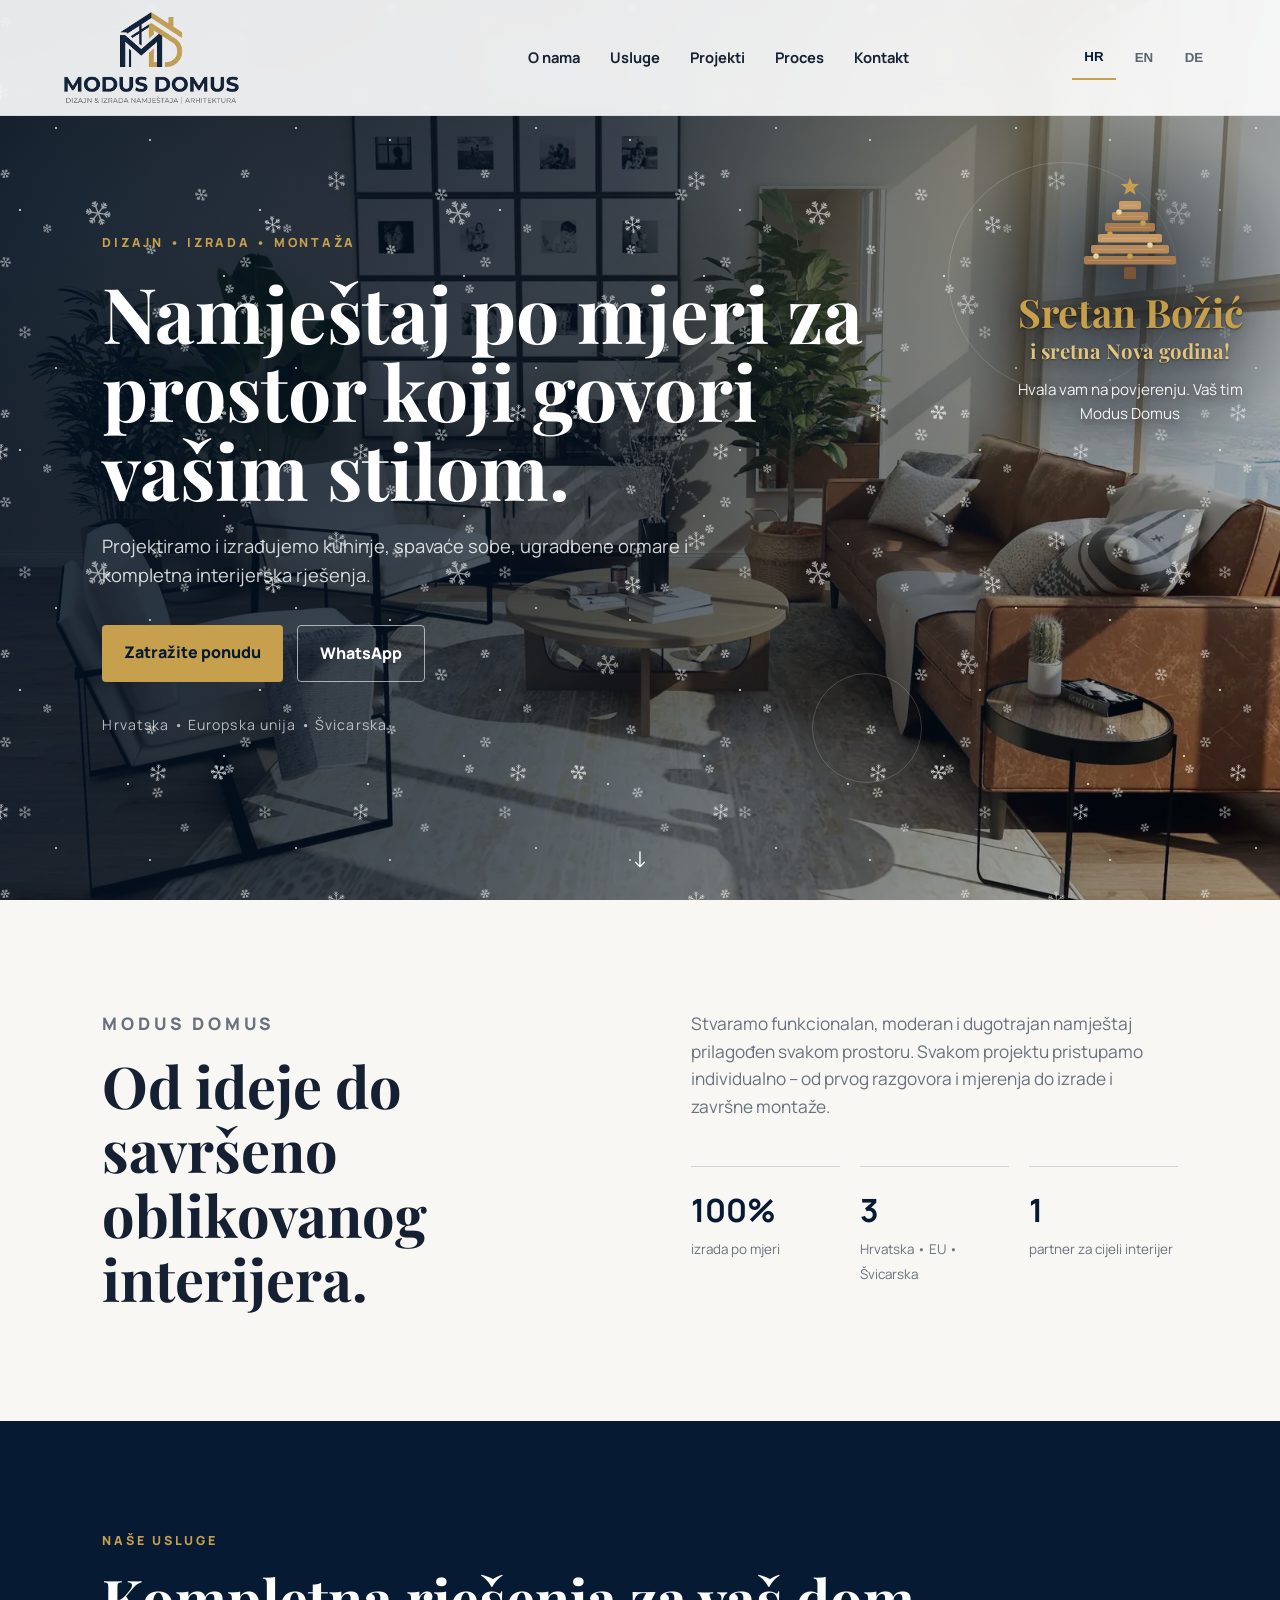
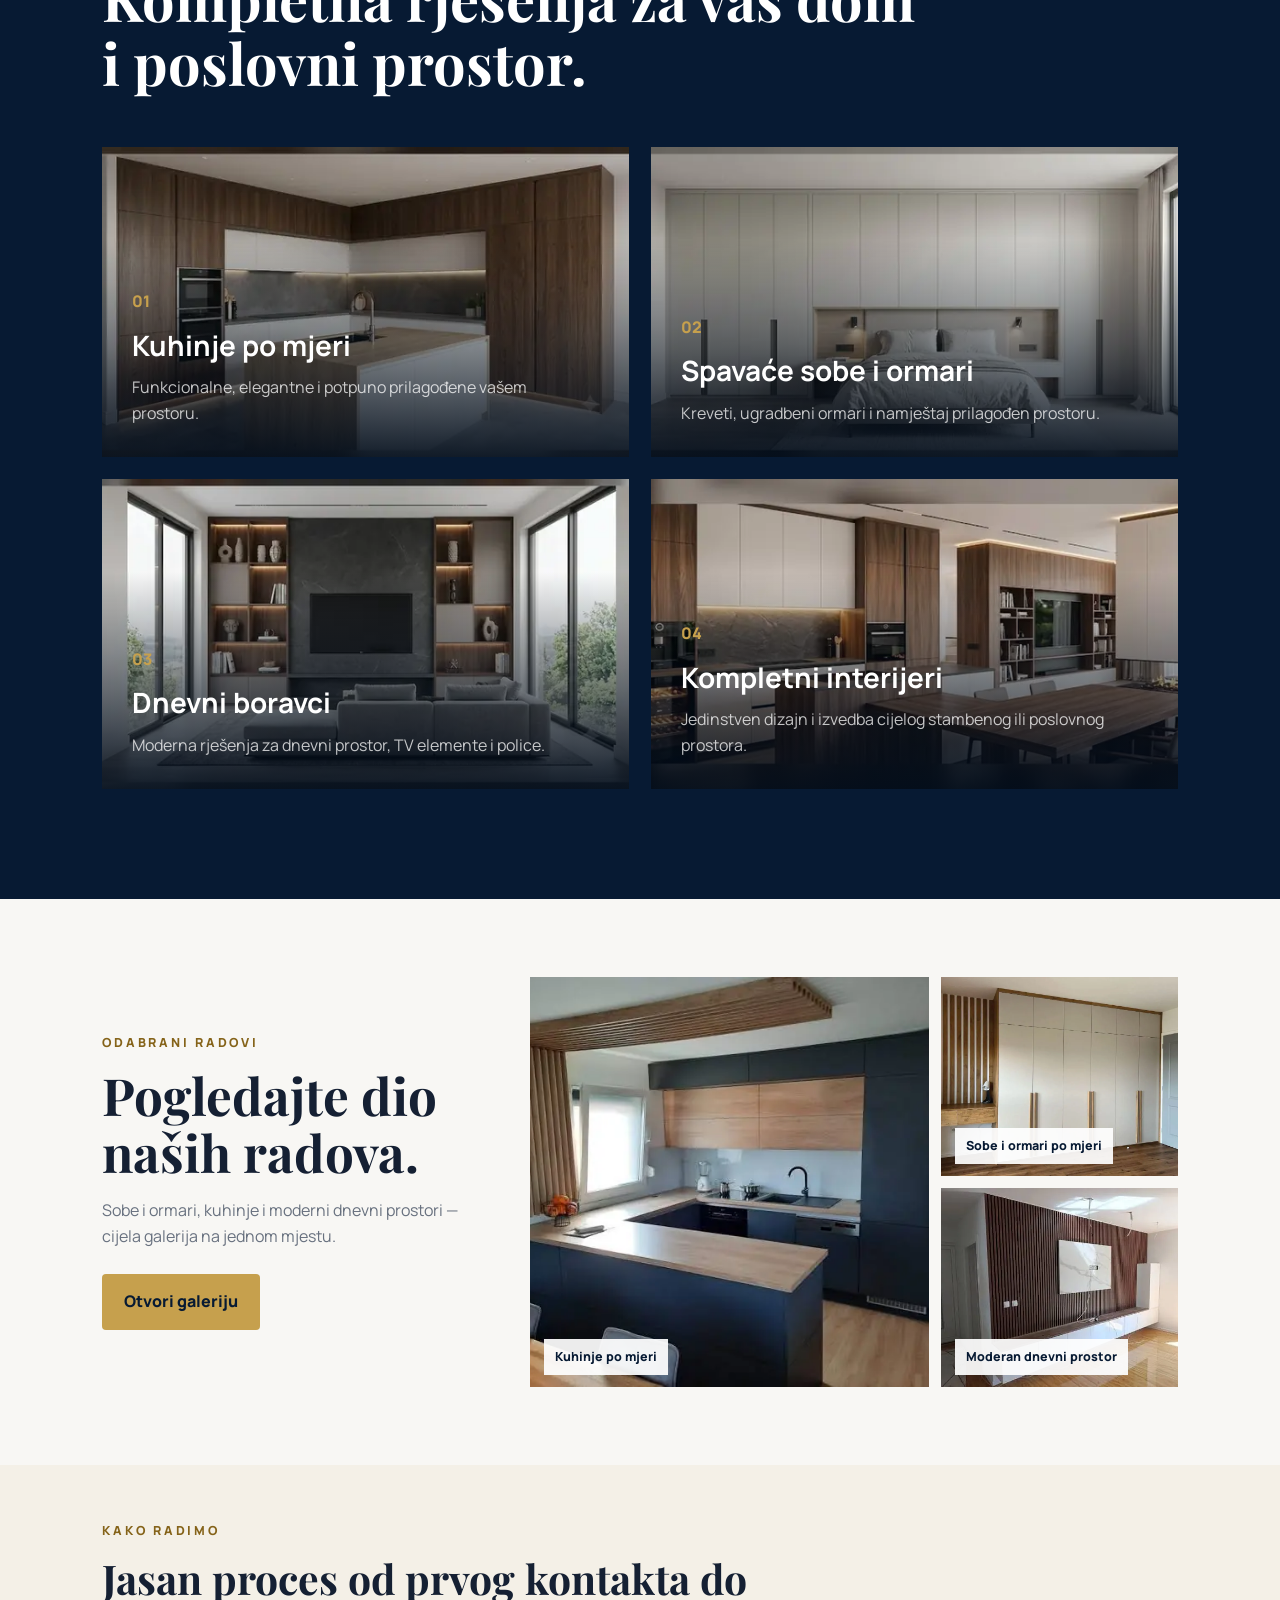
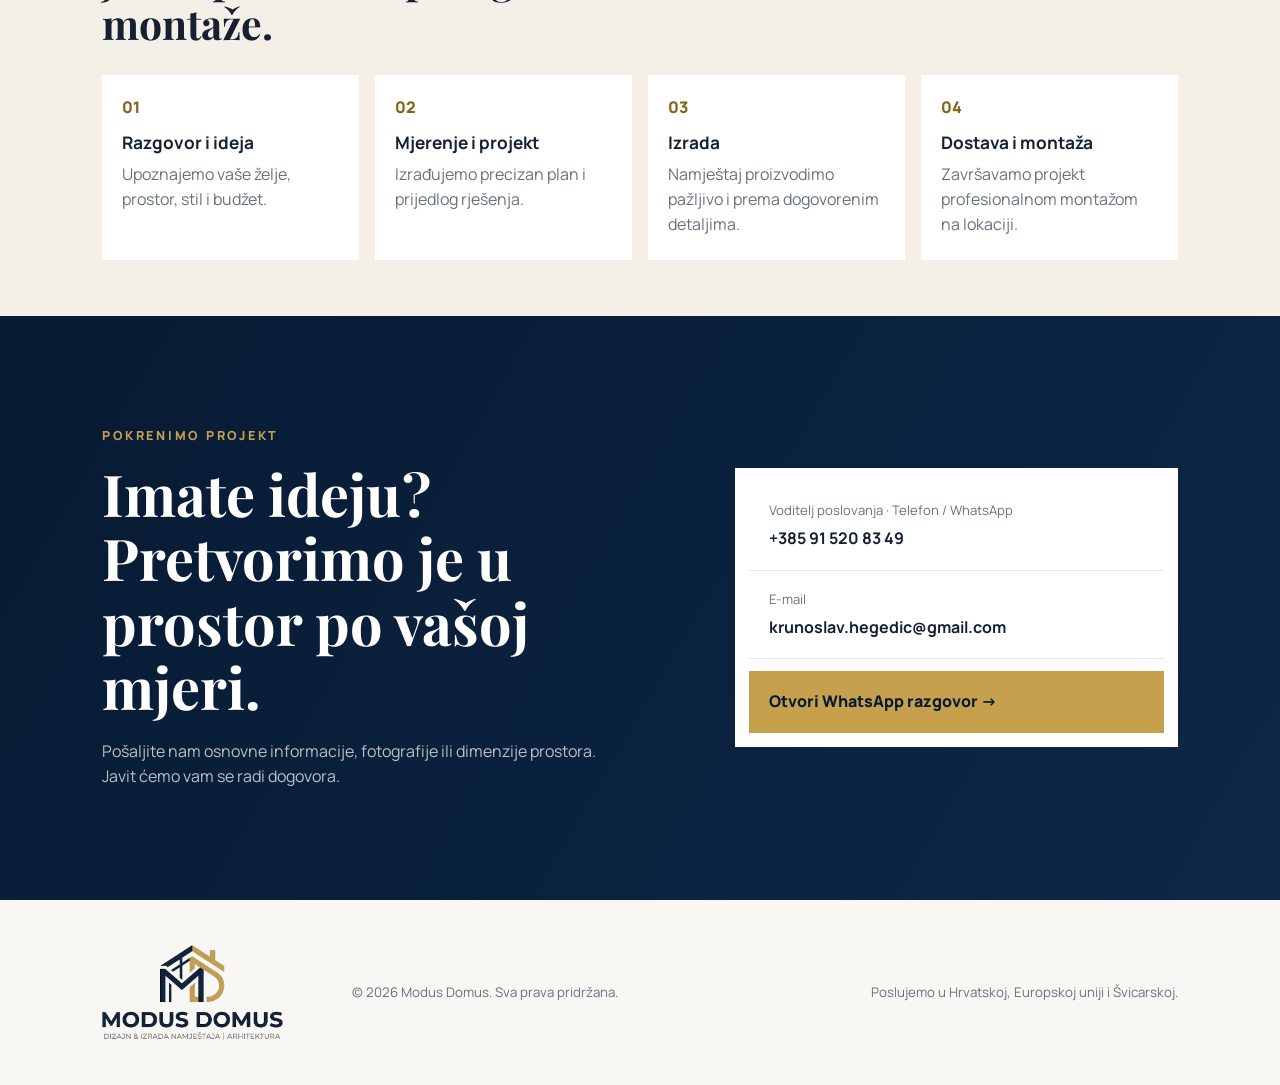
==== commit 1b11e9de: "Weihnachtsgruss gross rechts im Hero mit Holzbaum, blauer Abschnitt entfernt - Laptop/Desktop (ab 12" ====
--- a/index.html
+++ b/index.html
@@ -11,7 +11,7 @@
   <link rel="shortcut icon" href="/favicon.ico">
   <link rel="apple-touch-icon" href="/apple-touch-icon.png">
   <link rel="preload" as="image" type="image/webp" href="assets/hero-interior-1600.webp" imagesrcset="assets/hero-interior-960.webp 960w, assets/hero-interior-1600.webp 1600w, assets/hero-interior-2000.webp 2000w" imagesizes="100vw" fetchpriority="high">
-  <link rel="stylesheet" href="style.css?v=20261128c" />
+  <link rel="stylesheet" href="style.css?v=20261128d" />
   <link rel="canonical" href="https://modusdomus.hr/">
   <meta name="referrer" content="strict-origin-when-cross-origin">
   <meta property="og:type" content="website">
@@ -24,7 +24,7 @@
   <meta property="og:image:width" content="1200">
   <meta property="og:image:height" content="630">
   <meta name="twitter:card" content="summary_large_image">
-  <link rel="stylesheet" href="assets/fonts/fonts.css?v=20261128c">
+  <link rel="stylesheet" href="assets/fonts/fonts.css?v=20261128d">
   <script type="application/ld+json">
   {
     "@context": "https://schema.org",
@@ -76,8 +76,14 @@
       <div class="floating-shape shape-two"></div>
       <div class="snow" data-holiday aria-hidden="true" hidden><span class="snow-near"></span></div>
 
+      <!-- Blagdanska čestitka: vidljiva od 28. studenoga do 6. siječnja (pregled: ?praznici=1) -->
+      <div class="holiday-hero" data-holiday hidden>
+        <svg class="holiday-hero-tree" viewBox="0 0 240 240" width="240" height="240" aria-hidden="true" focusable="false"><rect x="98" y="78" width="44" height="17" rx="4" fill="#c79a68"/><rect x="106" y="86" width="28" height="1.4" rx=".7" fill="#fff" fill-opacity=".18"/><rect x="84" y="100" width="72" height="17" rx="4" fill="#b98a5a"/><rect x="92" y="108" width="56" height="1.4" rx=".7" fill="#fff" fill-opacity=".18"/><rect x="70" y="122" width="100" height="17" rx="4" fill="#a97c50"/><rect x="78" y="130" width="84" height="1.4" rx=".7" fill="#fff" fill-opacity=".18"/><rect x="56" y="144" width="128" height="17" rx="4" fill="#c79a68"/><rect x="64" y="152" width="112" height="1.4" rx=".7" fill="#fff" fill-opacity=".18"/><rect x="42" y="166" width="156" height="17" rx="4" fill="#b98a5a"/><rect x="50" y="174" width="140" height="1.4" rx=".7" fill="#fff" fill-opacity=".18"/><rect x="28" y="188" width="184" height="17" rx="4" fill="#a97c50"/><rect x="36" y="196" width="168" height="1.4" rx=".7" fill="#fff" fill-opacity=".18"/><rect x="108" y="210" width="24" height="24" rx="3" fill="#7a5636"/><polygon points="120.0,31.0 124.7,43.5 138.1,44.1 127.6,52.5 131.2,65.4 120.0,58.0 108.8,65.4 112.4,52.5 101.9,44.1 115.3,43.5" fill="#c6a04d"/><circle cx="98" cy="100" r="5.5" fill="#e9d5a1"/><circle cx="146" cy="122" r="5.5" fill="#c6a04d"/><circle cx="80" cy="144" r="5.5" fill="#c6a04d"/><circle cx="160" cy="166" r="5.5" fill="#e9d5a1"/><circle cx="120" cy="188" r="5.5" fill="#c6a04d"/><circle cx="52" cy="188" r="5.5" fill="#e9d5a1"/></svg>
+        <p class="holiday-hero-title"><span data-i18n="holidayBig1">Sretan Božić</span><span class="holiday-hero-sub" data-i18n="holidayBig2">i sretna Nova godina!</span></p>
+        <p class="holiday-hero-thanks" data-i18n="holidayThanks">Hvala vam na povjerenju. Vaš tim Modus Domus</p>
+      </div>
       <div class="hero-content">
-        <a class="holiday-greeting" href="#praznici" data-holiday hidden><svg class="holiday-greeting-tree" viewBox="0 0 40 44" width="34" height="38" aria-hidden="true" focusable="false"><polygon points="20,1 22.4,6.6 28.5,7.2 23.9,11.2 25.3,17.1 20,14 14.7,17.1 16.1,11.2 11.5,7.2 17.6,6.6" fill="#c6a04d"/><rect x="15" y="17" width="10" height="4" rx="1.5" fill="#c79a68"/><rect x="11.5" y="22.5" width="17" height="4" rx="1.5" fill="#b98a5a"/><rect x="8" y="28" width="24" height="4" rx="1.5" fill="#a97c50"/><rect x="4.5" y="33.5" width="31" height="4" rx="1.5" fill="#c79a68"/><rect x="17.5" y="38.5" width="5" height="5" rx="1" fill="#7a5636"/></svg><span data-i18n="holidayTitle">Sretan Božić i sretna Nova godina!</span></a>
+        <p class="holiday-greeting" data-holiday hidden><svg class="holiday-greeting-tree" viewBox="0 0 40 44" width="34" height="38" aria-hidden="true" focusable="false"><polygon points="20,1 22.4,6.6 28.5,7.2 23.9,11.2 25.3,17.1 20,14 14.7,17.1 16.1,11.2 11.5,7.2 17.6,6.6" fill="#c6a04d"/><rect x="15" y="17" width="10" height="4" rx="1.5" fill="#c79a68"/><rect x="11.5" y="22.5" width="17" height="4" rx="1.5" fill="#b98a5a"/><rect x="8" y="28" width="24" height="4" rx="1.5" fill="#a97c50"/><rect x="4.5" y="33.5" width="31" height="4" rx="1.5" fill="#c79a68"/><rect x="17.5" y="38.5" width="5" height="5" rx="1" fill="#7a5636"/></svg><span data-i18n="holidayTitle">Sretan Božić i sretna Nova godina!</span></p>
         <p class="eyebrow" data-i18n="heroEyebrow">DIZAJN • IZRADA • MONTAŽA</p>
         <h1 data-i18n="heroTitle">Namještaj po mjeri za prostor koji govori vašim stilom.</h1>
         <p class="hero-text" data-i18n="heroText">
@@ -93,19 +99,6 @@
       <a class="scroll-indicator" href="#about" aria-label="Pomakni se prema dolje" data-ui-label="scroll">↓</a>
     </section>
 
-    <!-- Blagdanska čestitka: vidljiva samo od 28. studenoga do 6. siječnja (ili s ?praznici=1 za pregled) -->
-    <section id="praznici" class="holiday" data-holiday aria-labelledby="holiday-title" hidden>
-      <div class="snow" aria-hidden="true"><span class="snow-near"></span></div>
-      <div class="holiday-inner">
-        <svg class="holiday-art" viewBox="0 0 240 240" width="240" height="240" aria-hidden="true" focusable="false"><rect x="98" y="78" width="44" height="17" rx="4" fill="#c79a68"/><rect x="106" y="86" width="28" height="1.4" rx=".7" fill="#fff" fill-opacity=".18"/><rect x="84" y="100" width="72" height="17" rx="4" fill="#b98a5a"/><rect x="92" y="108" width="56" height="1.4" rx=".7" fill="#fff" fill-opacity=".18"/><rect x="70" y="122" width="100" height="17" rx="4" fill="#a97c50"/><rect x="78" y="130" width="84" height="1.4" rx=".7" fill="#fff" fill-opacity=".18"/><rect x="56" y="144" width="128" height="17" rx="4" fill="#c79a68"/><rect x="64" y="152" width="112" height="1.4" rx=".7" fill="#fff" fill-opacity=".18"/><rect x="42" y="166" width="156" height="17" rx="4" fill="#b98a5a"/><rect x="50" y="174" width="140" height="1.4" rx=".7" fill="#fff" fill-opacity=".18"/><rect x="28" y="188" width="184" height="17" rx="4" fill="#a97c50"/><rect x="36" y="196" width="168" height="1.4" rx=".7" fill="#fff" fill-opacity=".18"/><rect x="108" y="210" width="24" height="24" rx="3" fill="#7a5636"/><polygon points="120.0,31.0 124.7,43.5 138.1,44.1 127.6,52.5 131.2,65.4 120.0,58.0 108.8,65.4 112.4,52.5 101.9,44.1 115.3,43.5" fill="#c6a04d"/><circle cx="98" cy="100" r="5.5" fill="#e9d5a1"/><circle cx="146" cy="122" r="5.5" fill="#c6a04d"/><circle cx="80" cy="144" r="5.5" fill="#c6a04d"/><circle cx="160" cy="166" r="5.5" fill="#e9d5a1"/><circle cx="120" cy="188" r="5.5" fill="#c6a04d"/><circle cx="52" cy="188" r="5.5" fill="#e9d5a1"/></svg>
-        <div class="holiday-copy">
-          <p class="section-kicker" data-i18n="holidayKicker">SRETNI BLAGDANI</p>
-          <h2 id="holiday-title" data-i18n="holidayTitle">Sretan Božić i sretna Nova godina!</h2>
-          <p class="holiday-text" data-i18n="holidayText">Hvala vam na povjerenju u protekloj godini. Želimo vam mirne i tople blagdane u krugu obitelji te puno zdravlja, sreće i uspjeha u novoj godini.</p>
-          <p class="holiday-sign" data-i18n="holidaySign">Vaš tim Modus Domus</p>
-        </div>
-      </div>
-    </section>
 
     <section id="about" class="section about">
       <div>
@@ -259,7 +252,7 @@
     </svg>
   </a>
 
-  <script src="site-common.js?v=20261128c"></script>
-  <script src="script.js?v=20261128c"></script>
+  <script src="site-common.js?v=20261128d"></script>
+  <script src="script.js?v=20261128d"></script>
 </body>
 </html>
--- a/style.css
+++ b/style.css
@@ -406,24 +406,6 @@
 @keyframes snow-fall-240{to{translate:0 240px}}
 @keyframes snow-fall-360{to{translate:0 360px}}
 @keyframes snow-sway{from{transform:translateX(-14px)}to{transform:translateX(14px)}}
-.holiday-badge{display:inline-flex;align-items:center;gap:8px;margin-top:22px;padding:9px 16px;border:1px solid rgba(198,160,77,.7);border-radius:999px;color:#f3e3bc;font-weight:700;font-size:.92rem;background:rgba(7,26,51,.35);backdrop-filter:blur(4px);-webkit-backdrop-filter:blur(4px)}
-.holiday-badge::before{content:"❄";color:var(--gold)}
-.holiday-badge:hover,.holiday-badge:focus-visible{background:rgba(198,160,77,.18)}
-.holiday{position:relative;overflow:hidden;color:white;padding:96px 8vw;
-  background:radial-gradient(120% 90% at 85% 0%,#163a66 0%,var(--navy) 55%,#041223 100%)}
-.holiday-inner{position:relative;z-index:2;max-width:1100px;margin:0 auto;display:grid;grid-template-columns:240px 1fr;gap:56px;align-items:center}
-.holiday-art{width:100%;height:auto;filter:drop-shadow(0 18px 30px rgba(0,0,0,.35))}
-.holiday .section-kicker{color:var(--gold)}
-.holiday h2{font-family:"Playfair Display",serif;font-size:clamp(2.1rem,4.2vw,3.8rem);line-height:1.12;margin-top:14px}
-.holiday-text{color:rgba(255,255,255,.82);font-size:1.08rem;max-width:640px;margin-top:20px}
-.holiday-sign{font-family:"Playfair Display",serif;color:var(--gold);font-size:1.25rem;margin-top:24px}
-.holiday-sign::before{content:"— "}
-@media(max-width:700px){
-  .holiday{padding:72px 22px}
-  .holiday-inner{grid-template-columns:1fr;gap:28px;text-align:center}
-  .holiday-art{width:160px;margin:0 auto}
-  .holiday-text{margin-left:auto;margin-right:auto}
-}
 @media(prefers-reduced-motion:reduce){
   .snow::before,.snow::after,.snow-near{animation:none}
 }
@@ -434,3 +416,21 @@
 .holiday-greeting:hover,.holiday-greeting:focus-visible{color:#d9b866}
 .holiday-greeting-tree{flex:0 0 auto}
 @media(max-width:420px){.holiday-greeting{gap:10px;font-size:1.2rem}.holiday-greeting-tree{width:26px;height:30px}}
+
+/* Big greeting on the right of the hero (laptop/desktop only) */
+.holiday-hero{display:none}
+@media(min-width:1250px){
+  .holiday-hero:not([hidden]){position:absolute;z-index:2;right:clamp(28px,5vw,140px);top:max(150px,18vh);width:clamp(300px,27vw,560px);display:flex;flex-direction:column;align-items:center;text-align:center;pointer-events:none}
+  .holiday-hero::before{content:"";position:absolute;inset:-18% -22%;z-index:-1;background:radial-gradient(closest-side,rgba(4,18,35,.55),rgba(4,18,35,.25) 60%,transparent);filter:blur(6px)}
+  .holiday-greeting{display:none!important}
+}
+.holiday-hero-tree{width:clamp(130px,10vw,210px);height:auto;filter:drop-shadow(0 12px 22px rgba(0,0,0,.45))}
+.holiday-hero-title{margin-top:10px;font-family:"Playfair Display",serif;font-weight:700;color:var(--gold);line-height:1.05;font-size:clamp(2.6rem,4.2vw,5.4rem);text-shadow:0 3px 22px rgba(0,0,0,.6),0 1px 2px rgba(0,0,0,.45)}
+.holiday-hero-title span{display:block}
+.holiday-hero-sub{font-size:.52em;margin-top:.35em;color:#e3c47c}
+.holiday-hero-thanks{margin-top:16px;color:rgba(255,255,255,.92);font-size:clamp(.95rem,1vw,1.15rem);text-shadow:0 2px 12px rgba(0,0,0,.65)}
+@media(min-width:1250px) and (max-width:1500px){
+  .holiday-hero:not([hidden]){width:clamp(240px,20vw,290px);right:22px}
+  .holiday-hero-title{font-size:2.45rem}
+  .holiday-hero-tree{width:120px}
+}
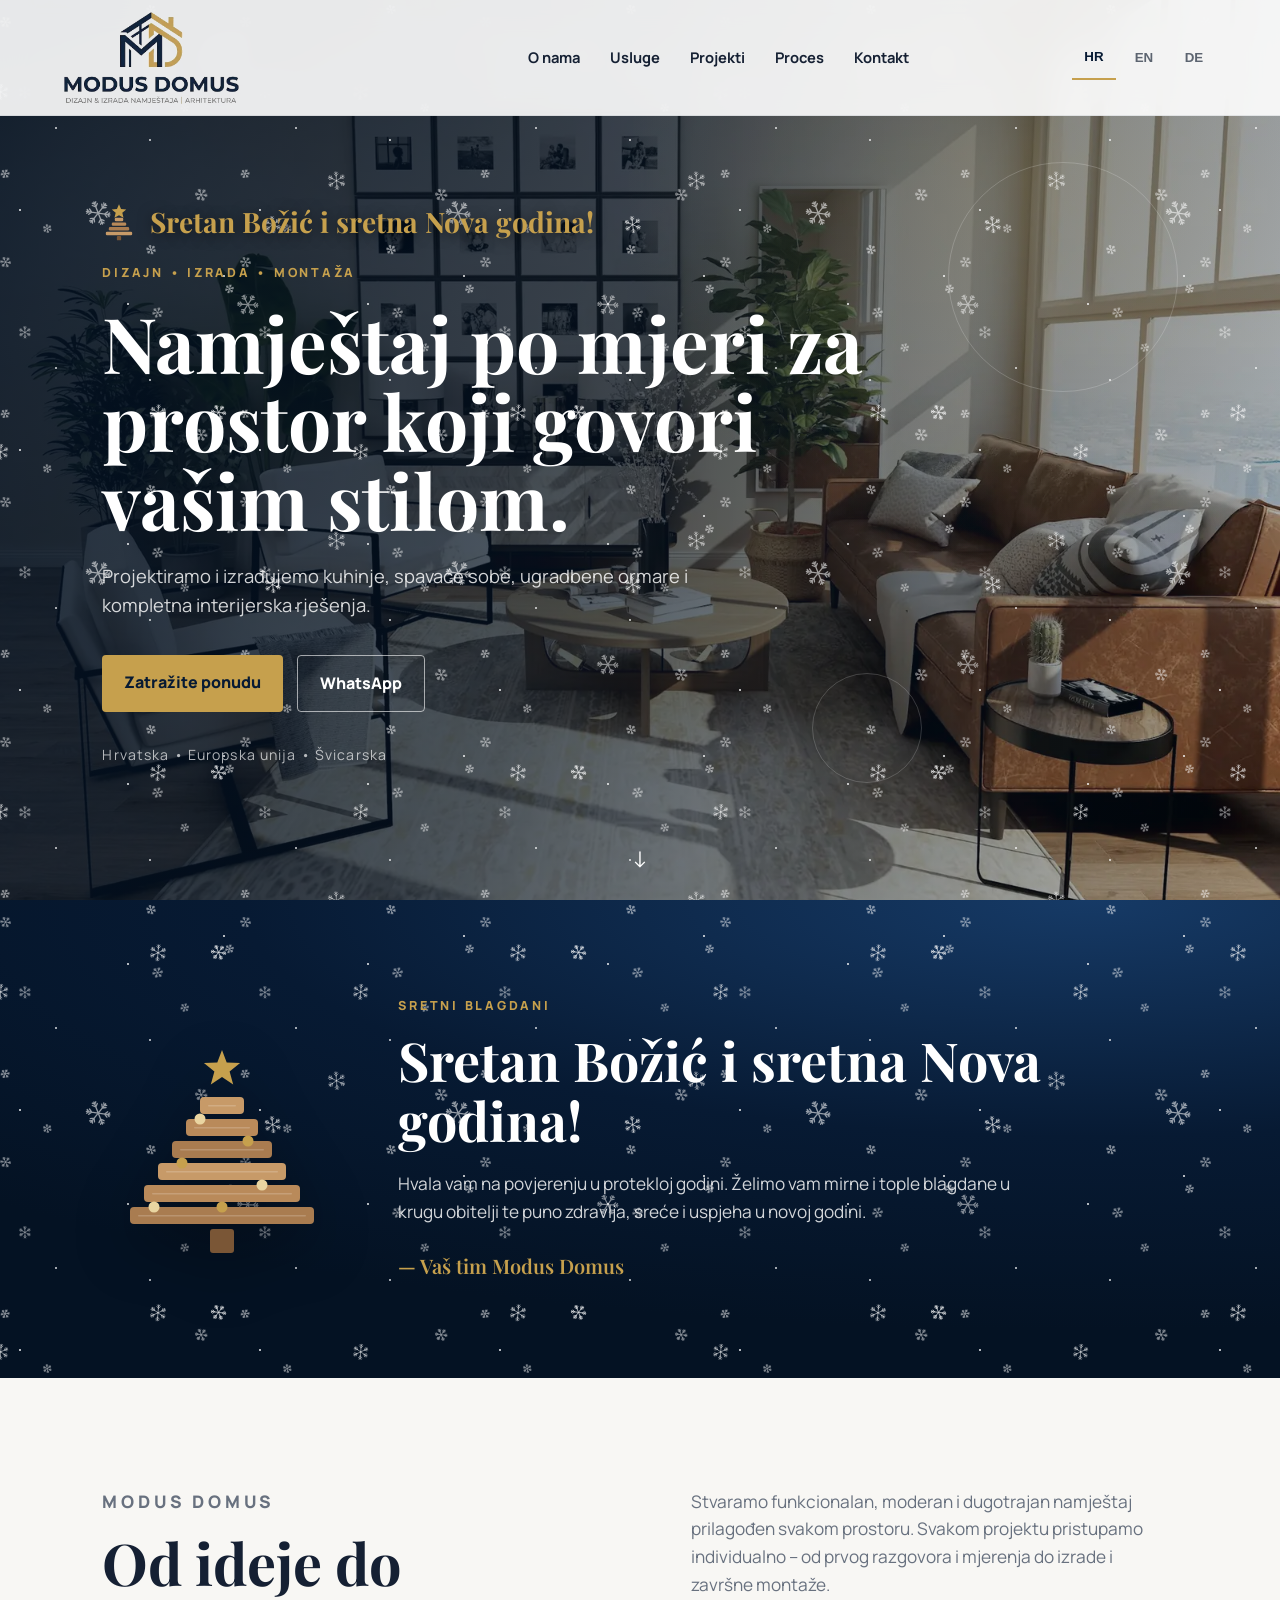
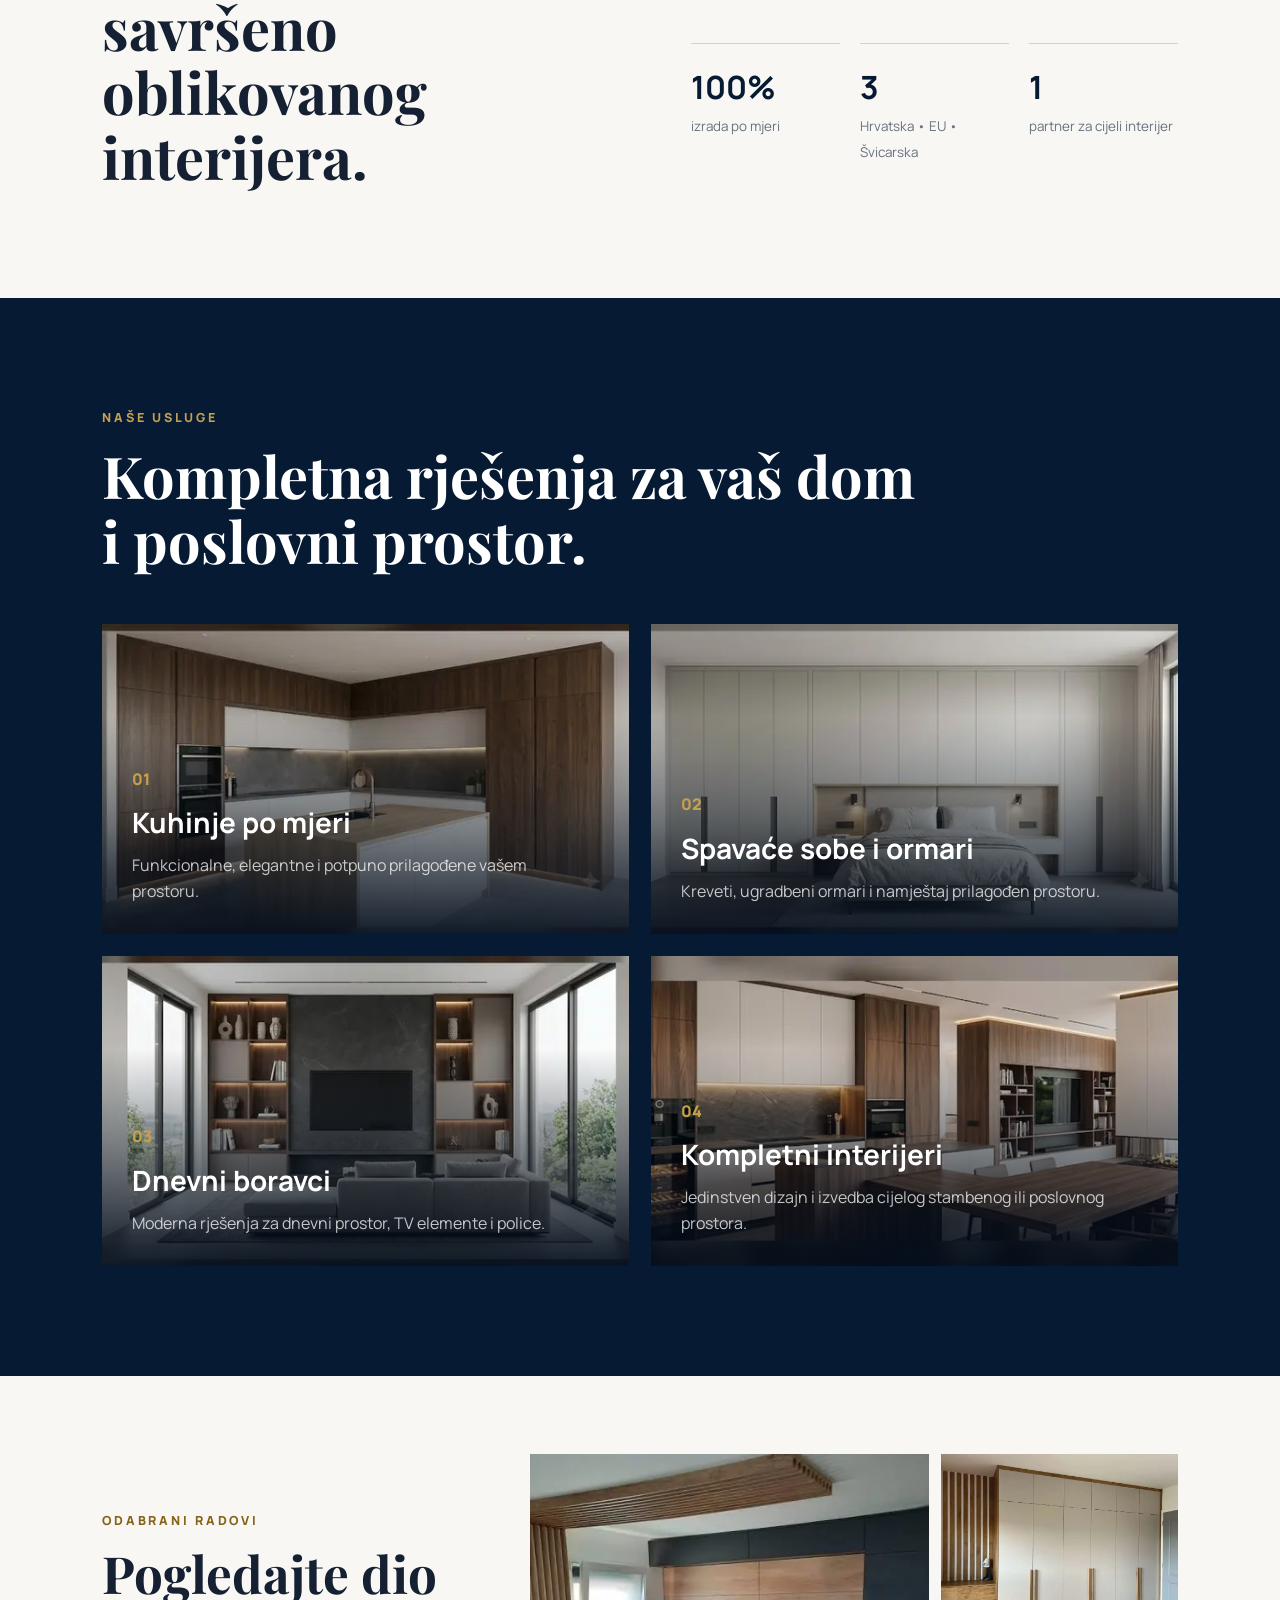
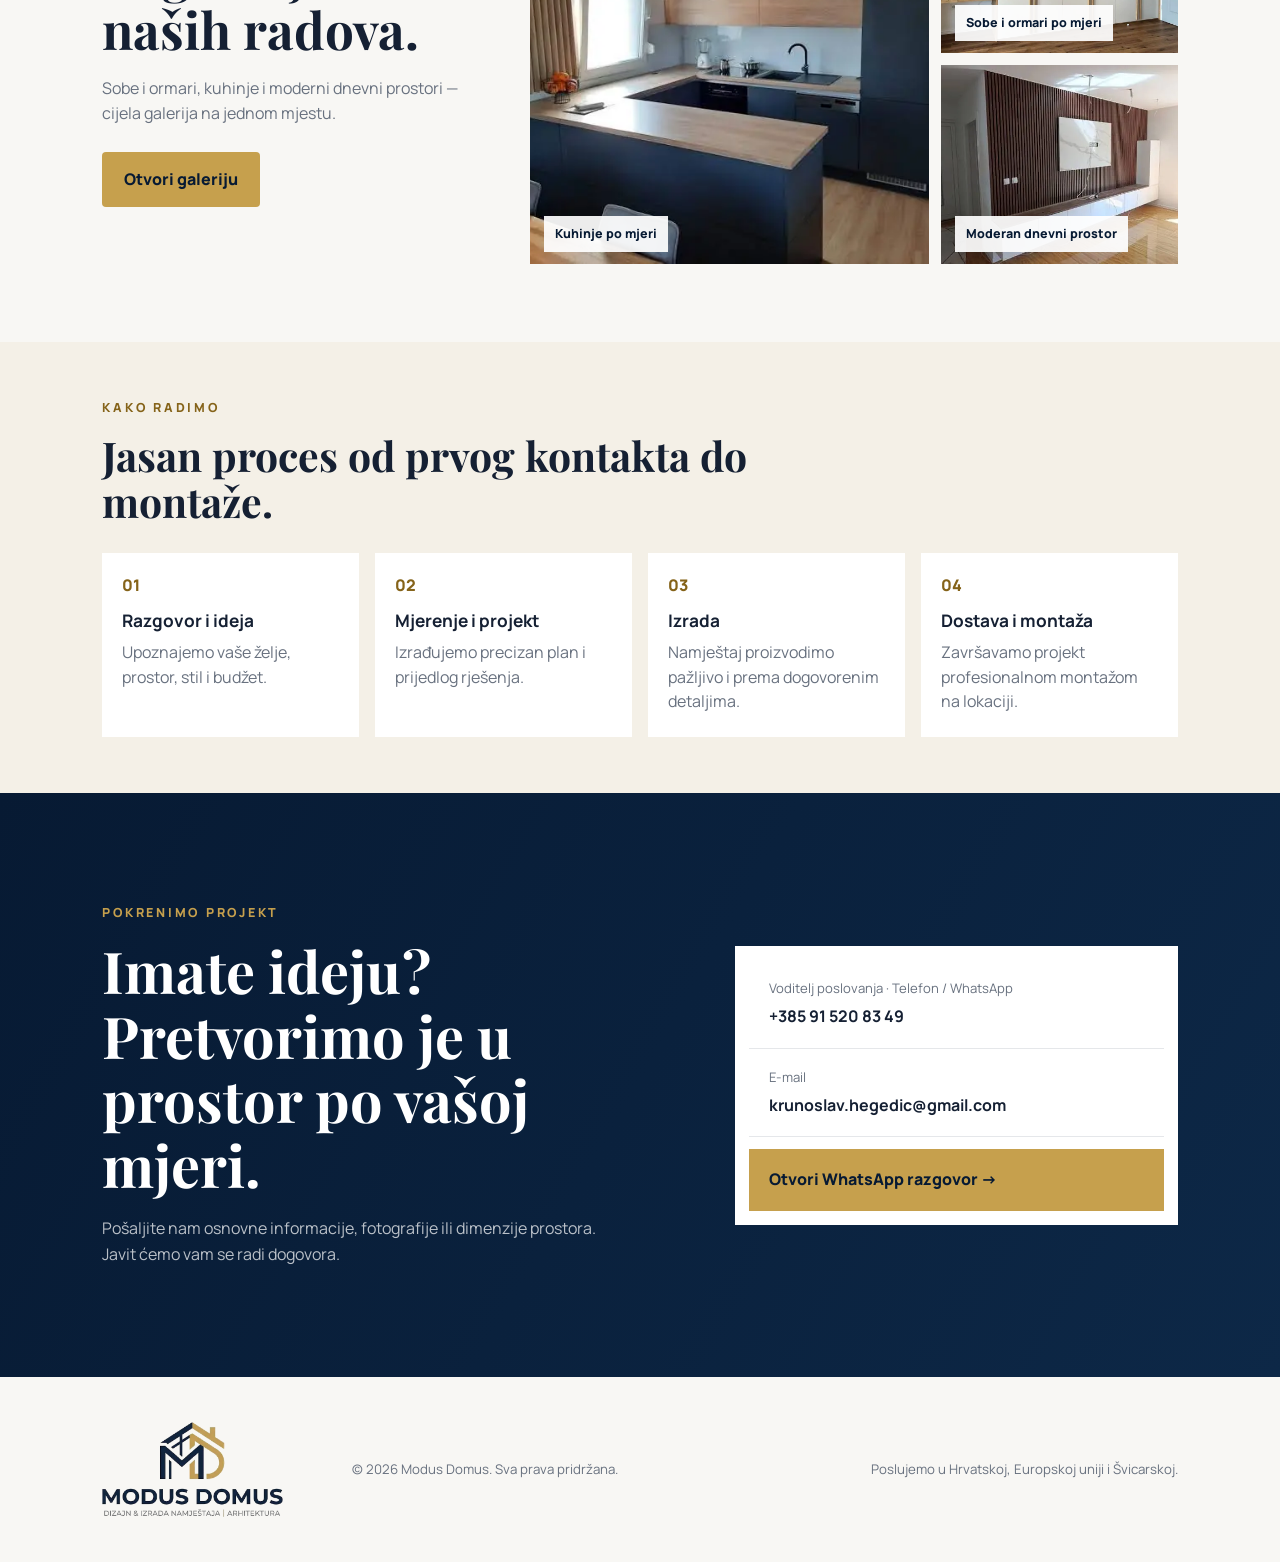
==== commit 87ebddd9: "Revert: grosser Gruss rechts im Hero zurueckgenommen, blauer Abschnitt wieder da Stellt den Stand vo" ====
--- a/index.html
+++ b/index.html
@@ -11,7 +11,7 @@
   <link rel="shortcut icon" href="/favicon.ico">
   <link rel="apple-touch-icon" href="/apple-touch-icon.png">
   <link rel="preload" as="image" type="image/webp" href="assets/hero-interior-1600.webp" imagesrcset="assets/hero-interior-960.webp 960w, assets/hero-interior-1600.webp 1600w, assets/hero-interior-2000.webp 2000w" imagesizes="100vw" fetchpriority="high">
-  <link rel="stylesheet" href="style.css?v=20261128d" />
+  <link rel="stylesheet" href="style.css?v=20261128c" />
   <link rel="canonical" href="https://modusdomus.hr/">
   <meta name="referrer" content="strict-origin-when-cross-origin">
   <meta property="og:type" content="website">
@@ -24,7 +24,7 @@
   <meta property="og:image:width" content="1200">
   <meta property="og:image:height" content="630">
   <meta name="twitter:card" content="summary_large_image">
-  <link rel="stylesheet" href="assets/fonts/fonts.css?v=20261128d">
+  <link rel="stylesheet" href="assets/fonts/fonts.css?v=20261128c">
   <script type="application/ld+json">
   {
     "@context": "https://schema.org",
@@ -76,14 +76,8 @@
       <div class="floating-shape shape-two"></div>
       <div class="snow" data-holiday aria-hidden="true" hidden><span class="snow-near"></span></div>
 
-      <!-- Blagdanska čestitka: vidljiva od 28. studenoga do 6. siječnja (pregled: ?praznici=1) -->
-      <div class="holiday-hero" data-holiday hidden>
-        <svg class="holiday-hero-tree" viewBox="0 0 240 240" width="240" height="240" aria-hidden="true" focusable="false"><rect x="98" y="78" width="44" height="17" rx="4" fill="#c79a68"/><rect x="106" y="86" width="28" height="1.4" rx=".7" fill="#fff" fill-opacity=".18"/><rect x="84" y="100" width="72" height="17" rx="4" fill="#b98a5a"/><rect x="92" y="108" width="56" height="1.4" rx=".7" fill="#fff" fill-opacity=".18"/><rect x="70" y="122" width="100" height="17" rx="4" fill="#a97c50"/><rect x="78" y="130" width="84" height="1.4" rx=".7" fill="#fff" fill-opacity=".18"/><rect x="56" y="144" width="128" height="17" rx="4" fill="#c79a68"/><rect x="64" y="152" width="112" height="1.4" rx=".7" fill="#fff" fill-opacity=".18"/><rect x="42" y="166" width="156" height="17" rx="4" fill="#b98a5a"/><rect x="50" y="174" width="140" height="1.4" rx=".7" fill="#fff" fill-opacity=".18"/><rect x="28" y="188" width="184" height="17" rx="4" fill="#a97c50"/><rect x="36" y="196" width="168" height="1.4" rx=".7" fill="#fff" fill-opacity=".18"/><rect x="108" y="210" width="24" height="24" rx="3" fill="#7a5636"/><polygon points="120.0,31.0 124.7,43.5 138.1,44.1 127.6,52.5 131.2,65.4 120.0,58.0 108.8,65.4 112.4,52.5 101.9,44.1 115.3,43.5" fill="#c6a04d"/><circle cx="98" cy="100" r="5.5" fill="#e9d5a1"/><circle cx="146" cy="122" r="5.5" fill="#c6a04d"/><circle cx="80" cy="144" r="5.5" fill="#c6a04d"/><circle cx="160" cy="166" r="5.5" fill="#e9d5a1"/><circle cx="120" cy="188" r="5.5" fill="#c6a04d"/><circle cx="52" cy="188" r="5.5" fill="#e9d5a1"/></svg>
-        <p class="holiday-hero-title"><span data-i18n="holidayBig1">Sretan Božić</span><span class="holiday-hero-sub" data-i18n="holidayBig2">i sretna Nova godina!</span></p>
-        <p class="holiday-hero-thanks" data-i18n="holidayThanks">Hvala vam na povjerenju. Vaš tim Modus Domus</p>
-      </div>
       <div class="hero-content">
-        <p class="holiday-greeting" data-holiday hidden><svg class="holiday-greeting-tree" viewBox="0 0 40 44" width="34" height="38" aria-hidden="true" focusable="false"><polygon points="20,1 22.4,6.6 28.5,7.2 23.9,11.2 25.3,17.1 20,14 14.7,17.1 16.1,11.2 11.5,7.2 17.6,6.6" fill="#c6a04d"/><rect x="15" y="17" width="10" height="4" rx="1.5" fill="#c79a68"/><rect x="11.5" y="22.5" width="17" height="4" rx="1.5" fill="#b98a5a"/><rect x="8" y="28" width="24" height="4" rx="1.5" fill="#a97c50"/><rect x="4.5" y="33.5" width="31" height="4" rx="1.5" fill="#c79a68"/><rect x="17.5" y="38.5" width="5" height="5" rx="1" fill="#7a5636"/></svg><span data-i18n="holidayTitle">Sretan Božić i sretna Nova godina!</span></p>
+        <a class="holiday-greeting" href="#praznici" data-holiday hidden><svg class="holiday-greeting-tree" viewBox="0 0 40 44" width="34" height="38" aria-hidden="true" focusable="false"><polygon points="20,1 22.4,6.6 28.5,7.2 23.9,11.2 25.3,17.1 20,14 14.7,17.1 16.1,11.2 11.5,7.2 17.6,6.6" fill="#c6a04d"/><rect x="15" y="17" width="10" height="4" rx="1.5" fill="#c79a68"/><rect x="11.5" y="22.5" width="17" height="4" rx="1.5" fill="#b98a5a"/><rect x="8" y="28" width="24" height="4" rx="1.5" fill="#a97c50"/><rect x="4.5" y="33.5" width="31" height="4" rx="1.5" fill="#c79a68"/><rect x="17.5" y="38.5" width="5" height="5" rx="1" fill="#7a5636"/></svg><span data-i18n="holidayTitle">Sretan Božić i sretna Nova godina!</span></a>
         <p class="eyebrow" data-i18n="heroEyebrow">DIZAJN • IZRADA • MONTAŽA</p>
         <h1 data-i18n="heroTitle">Namještaj po mjeri za prostor koji govori vašim stilom.</h1>
         <p class="hero-text" data-i18n="heroText">
@@ -99,6 +93,19 @@
       <a class="scroll-indicator" href="#about" aria-label="Pomakni se prema dolje" data-ui-label="scroll">↓</a>
     </section>
 
+    <!-- Blagdanska čestitka: vidljiva samo od 28. studenoga do 6. siječnja (ili s ?praznici=1 za pregled) -->
+    <section id="praznici" class="holiday" data-holiday aria-labelledby="holiday-title" hidden>
+      <div class="snow" aria-hidden="true"><span class="snow-near"></span></div>
+      <div class="holiday-inner">
+        <svg class="holiday-art" viewBox="0 0 240 240" width="240" height="240" aria-hidden="true" focusable="false"><rect x="98" y="78" width="44" height="17" rx="4" fill="#c79a68"/><rect x="106" y="86" width="28" height="1.4" rx=".7" fill="#fff" fill-opacity=".18"/><rect x="84" y="100" width="72" height="17" rx="4" fill="#b98a5a"/><rect x="92" y="108" width="56" height="1.4" rx=".7" fill="#fff" fill-opacity=".18"/><rect x="70" y="122" width="100" height="17" rx="4" fill="#a97c50"/><rect x="78" y="130" width="84" height="1.4" rx=".7" fill="#fff" fill-opacity=".18"/><rect x="56" y="144" width="128" height="17" rx="4" fill="#c79a68"/><rect x="64" y="152" width="112" height="1.4" rx=".7" fill="#fff" fill-opacity=".18"/><rect x="42" y="166" width="156" height="17" rx="4" fill="#b98a5a"/><rect x="50" y="174" width="140" height="1.4" rx=".7" fill="#fff" fill-opacity=".18"/><rect x="28" y="188" width="184" height="17" rx="4" fill="#a97c50"/><rect x="36" y="196" width="168" height="1.4" rx=".7" fill="#fff" fill-opacity=".18"/><rect x="108" y="210" width="24" height="24" rx="3" fill="#7a5636"/><polygon points="120.0,31.0 124.7,43.5 138.1,44.1 127.6,52.5 131.2,65.4 120.0,58.0 108.8,65.4 112.4,52.5 101.9,44.1 115.3,43.5" fill="#c6a04d"/><circle cx="98" cy="100" r="5.5" fill="#e9d5a1"/><circle cx="146" cy="122" r="5.5" fill="#c6a04d"/><circle cx="80" cy="144" r="5.5" fill="#c6a04d"/><circle cx="160" cy="166" r="5.5" fill="#e9d5a1"/><circle cx="120" cy="188" r="5.5" fill="#c6a04d"/><circle cx="52" cy="188" r="5.5" fill="#e9d5a1"/></svg>
+        <div class="holiday-copy">
+          <p class="section-kicker" data-i18n="holidayKicker">SRETNI BLAGDANI</p>
+          <h2 id="holiday-title" data-i18n="holidayTitle">Sretan Božić i sretna Nova godina!</h2>
+          <p class="holiday-text" data-i18n="holidayText">Hvala vam na povjerenju u protekloj godini. Želimo vam mirne i tople blagdane u krugu obitelji te puno zdravlja, sreće i uspjeha u novoj godini.</p>
+          <p class="holiday-sign" data-i18n="holidaySign">Vaš tim Modus Domus</p>
+        </div>
+      </div>
+    </section>
 
     <section id="about" class="section about">
       <div>
@@ -252,7 +259,7 @@
     </svg>
   </a>
 
-  <script src="site-common.js?v=20261128d"></script>
-  <script src="script.js?v=20261128d"></script>
+  <script src="site-common.js?v=20261128c"></script>
+  <script src="script.js?v=20261128c"></script>
 </body>
 </html>
--- a/style.css
+++ b/style.css
@@ -406,6 +406,24 @@
 @keyframes snow-fall-240{to{translate:0 240px}}
 @keyframes snow-fall-360{to{translate:0 360px}}
 @keyframes snow-sway{from{transform:translateX(-14px)}to{transform:translateX(14px)}}
+.holiday-badge{display:inline-flex;align-items:center;gap:8px;margin-top:22px;padding:9px 16px;border:1px solid rgba(198,160,77,.7);border-radius:999px;color:#f3e3bc;font-weight:700;font-size:.92rem;background:rgba(7,26,51,.35);backdrop-filter:blur(4px);-webkit-backdrop-filter:blur(4px)}
+.holiday-badge::before{content:"❄";color:var(--gold)}
+.holiday-badge:hover,.holiday-badge:focus-visible{background:rgba(198,160,77,.18)}
+.holiday{position:relative;overflow:hidden;color:white;padding:96px 8vw;
+  background:radial-gradient(120% 90% at 85% 0%,#163a66 0%,var(--navy) 55%,#041223 100%)}
+.holiday-inner{position:relative;z-index:2;max-width:1100px;margin:0 auto;display:grid;grid-template-columns:240px 1fr;gap:56px;align-items:center}
+.holiday-art{width:100%;height:auto;filter:drop-shadow(0 18px 30px rgba(0,0,0,.35))}
+.holiday .section-kicker{color:var(--gold)}
+.holiday h2{font-family:"Playfair Display",serif;font-size:clamp(2.1rem,4.2vw,3.8rem);line-height:1.12;margin-top:14px}
+.holiday-text{color:rgba(255,255,255,.82);font-size:1.08rem;max-width:640px;margin-top:20px}
+.holiday-sign{font-family:"Playfair Display",serif;color:var(--gold);font-size:1.25rem;margin-top:24px}
+.holiday-sign::before{content:"— "}
+@media(max-width:700px){
+  .holiday{padding:72px 22px}
+  .holiday-inner{grid-template-columns:1fr;gap:28px;text-align:center}
+  .holiday-art{width:160px;margin:0 auto}
+  .holiday-text{margin-left:auto;margin-right:auto}
+}
 @media(prefers-reduced-motion:reduce){
   .snow::before,.snow::after,.snow-near{animation:none}
 }
@@ -416,21 +434,3 @@
 .holiday-greeting:hover,.holiday-greeting:focus-visible{color:#d9b866}
 .holiday-greeting-tree{flex:0 0 auto}
 @media(max-width:420px){.holiday-greeting{gap:10px;font-size:1.2rem}.holiday-greeting-tree{width:26px;height:30px}}
-
-/* Big greeting on the right of the hero (laptop/desktop only) */
-.holiday-hero{display:none}
-@media(min-width:1250px){
-  .holiday-hero:not([hidden]){position:absolute;z-index:2;right:clamp(28px,5vw,140px);top:max(150px,18vh);width:clamp(300px,27vw,560px);display:flex;flex-direction:column;align-items:center;text-align:center;pointer-events:none}
-  .holiday-hero::before{content:"";position:absolute;inset:-18% -22%;z-index:-1;background:radial-gradient(closest-side,rgba(4,18,35,.55),rgba(4,18,35,.25) 60%,transparent);filter:blur(6px)}
-  .holiday-greeting{display:none!important}
-}
-.holiday-hero-tree{width:clamp(130px,10vw,210px);height:auto;filter:drop-shadow(0 12px 22px rgba(0,0,0,.45))}
-.holiday-hero-title{margin-top:10px;font-family:"Playfair Display",serif;font-weight:700;color:var(--gold);line-height:1.05;font-size:clamp(2.6rem,4.2vw,5.4rem);text-shadow:0 3px 22px rgba(0,0,0,.6),0 1px 2px rgba(0,0,0,.45)}
-.holiday-hero-title span{display:block}
-.holiday-hero-sub{font-size:.52em;margin-top:.35em;color:#e3c47c}
-.holiday-hero-thanks{margin-top:16px;color:rgba(255,255,255,.92);font-size:clamp(.95rem,1vw,1.15rem);text-shadow:0 2px 12px rgba(0,0,0,.65)}
-@media(min-width:1250px) and (max-width:1500px){
-  .holiday-hero:not([hidden]){width:clamp(240px,20vw,290px);right:22px}
-  .holiday-hero-title{font-size:2.45rem}
-  .holiday-hero-tree{width:120px}
-}
